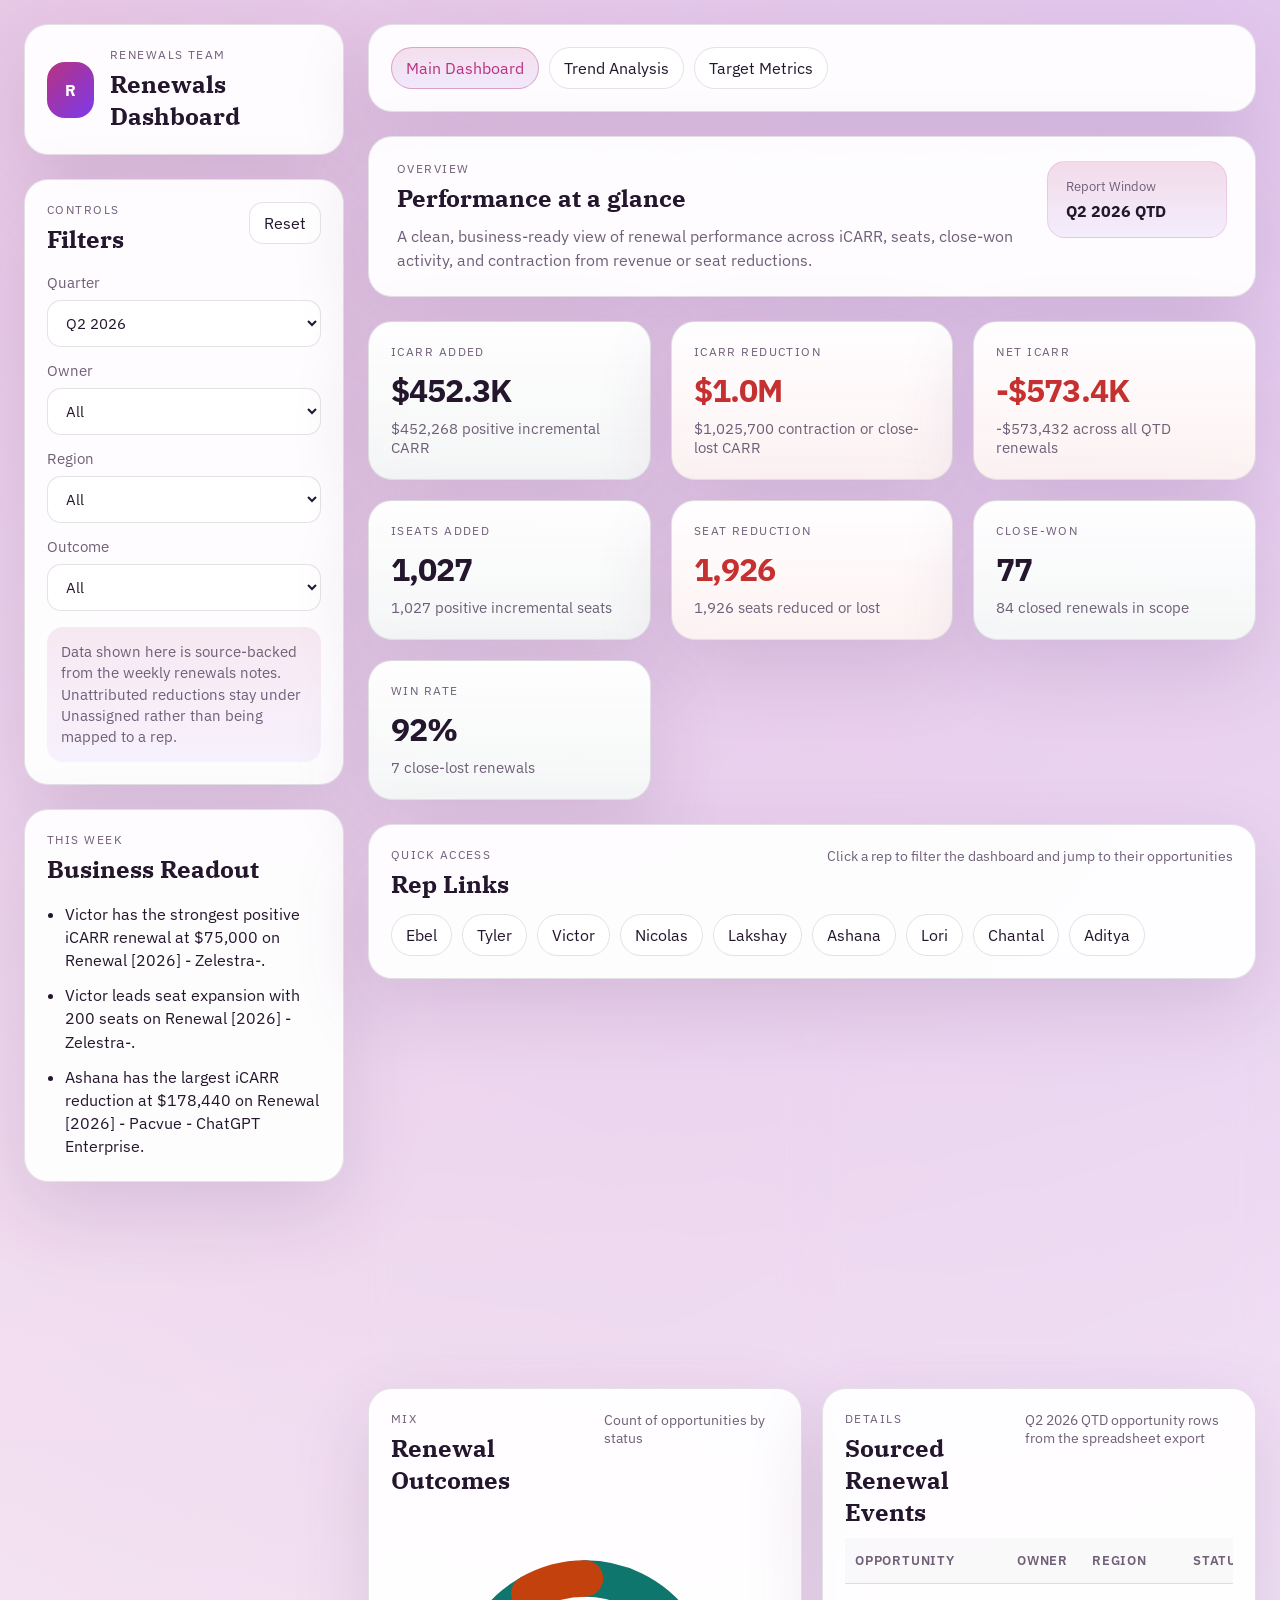
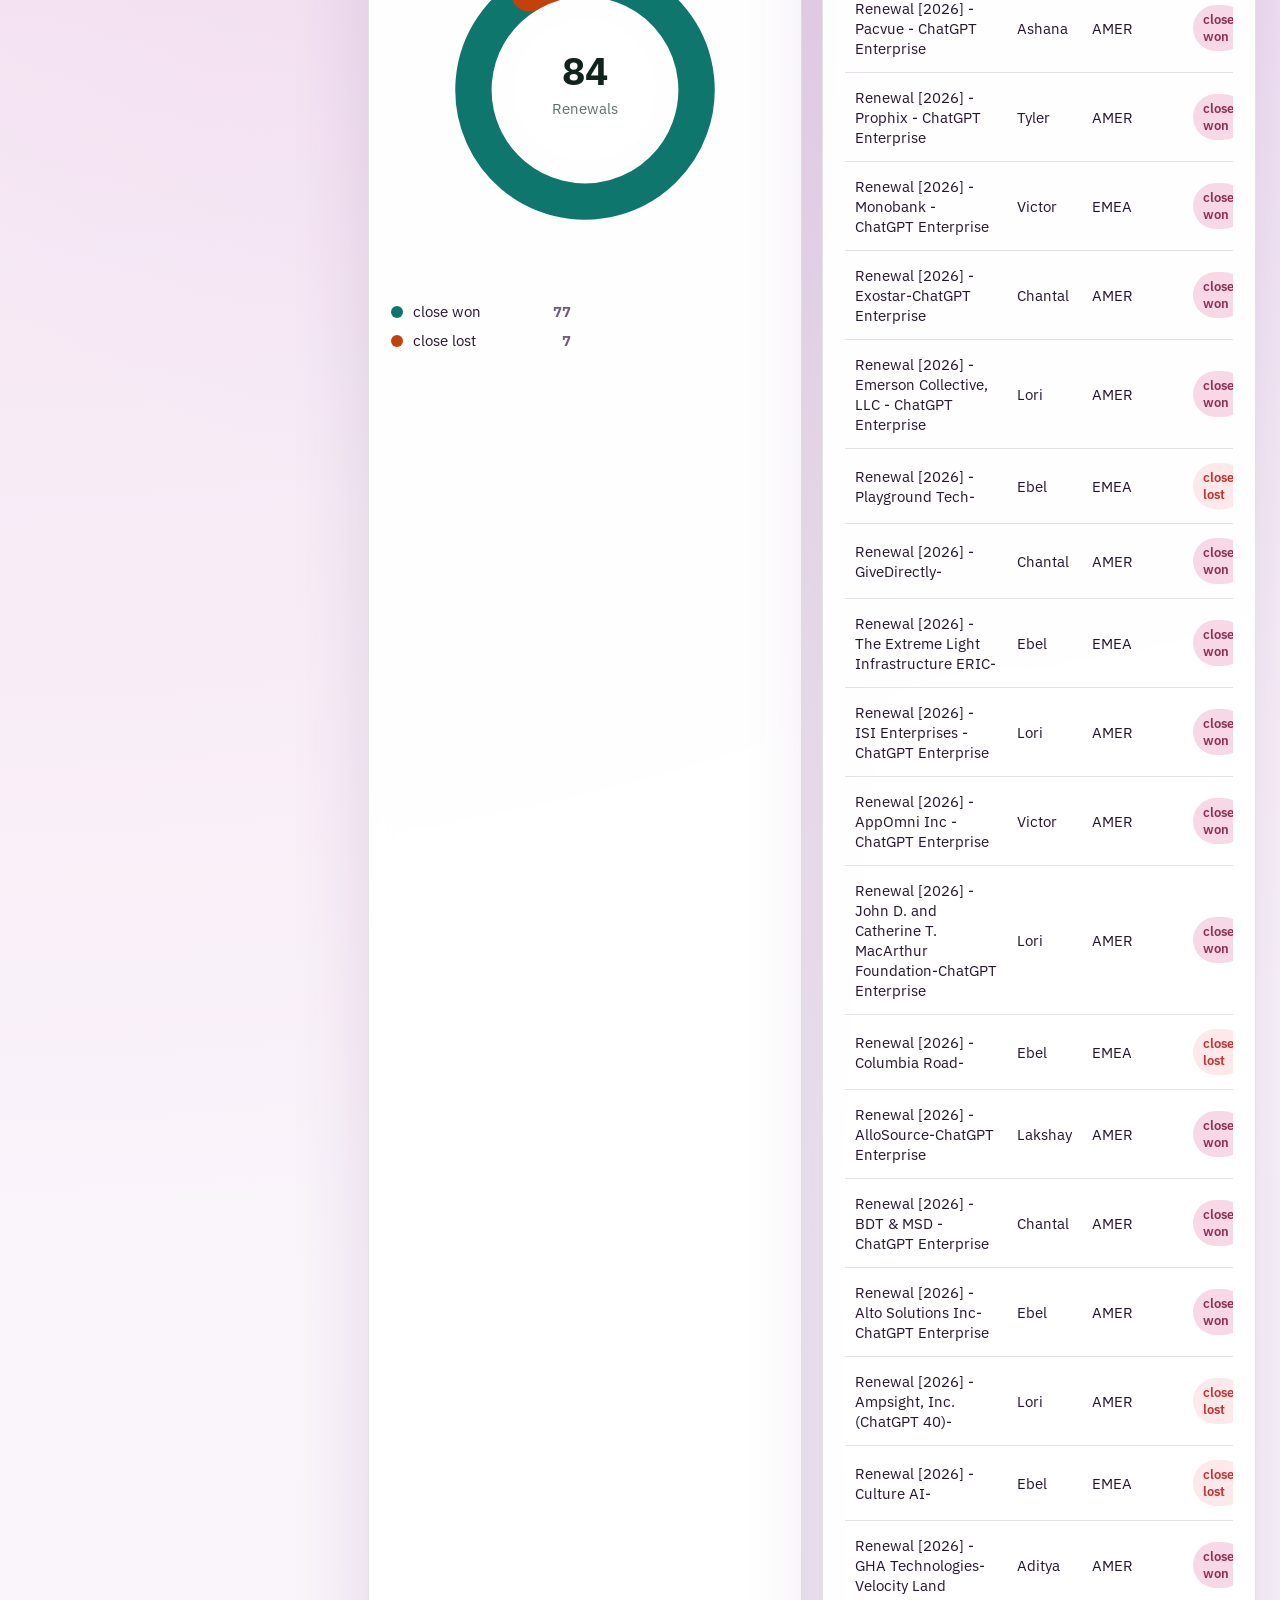
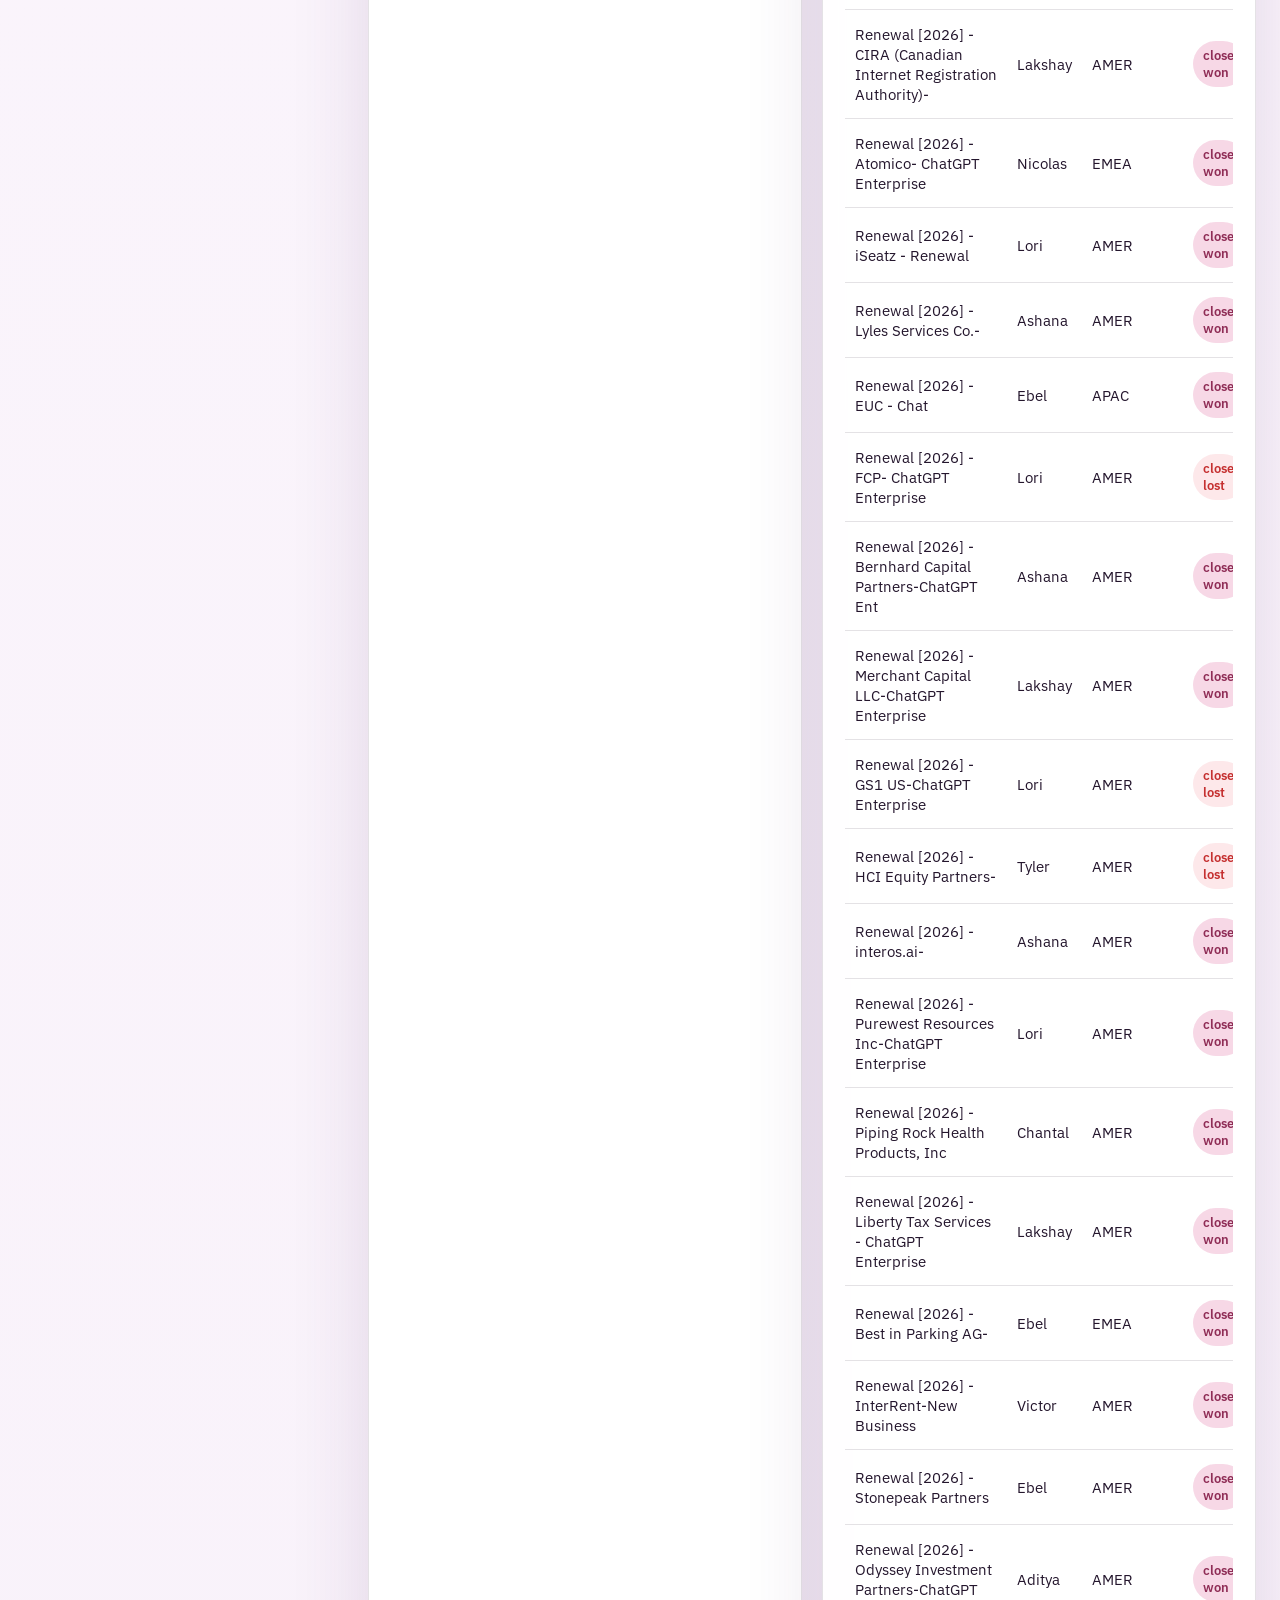
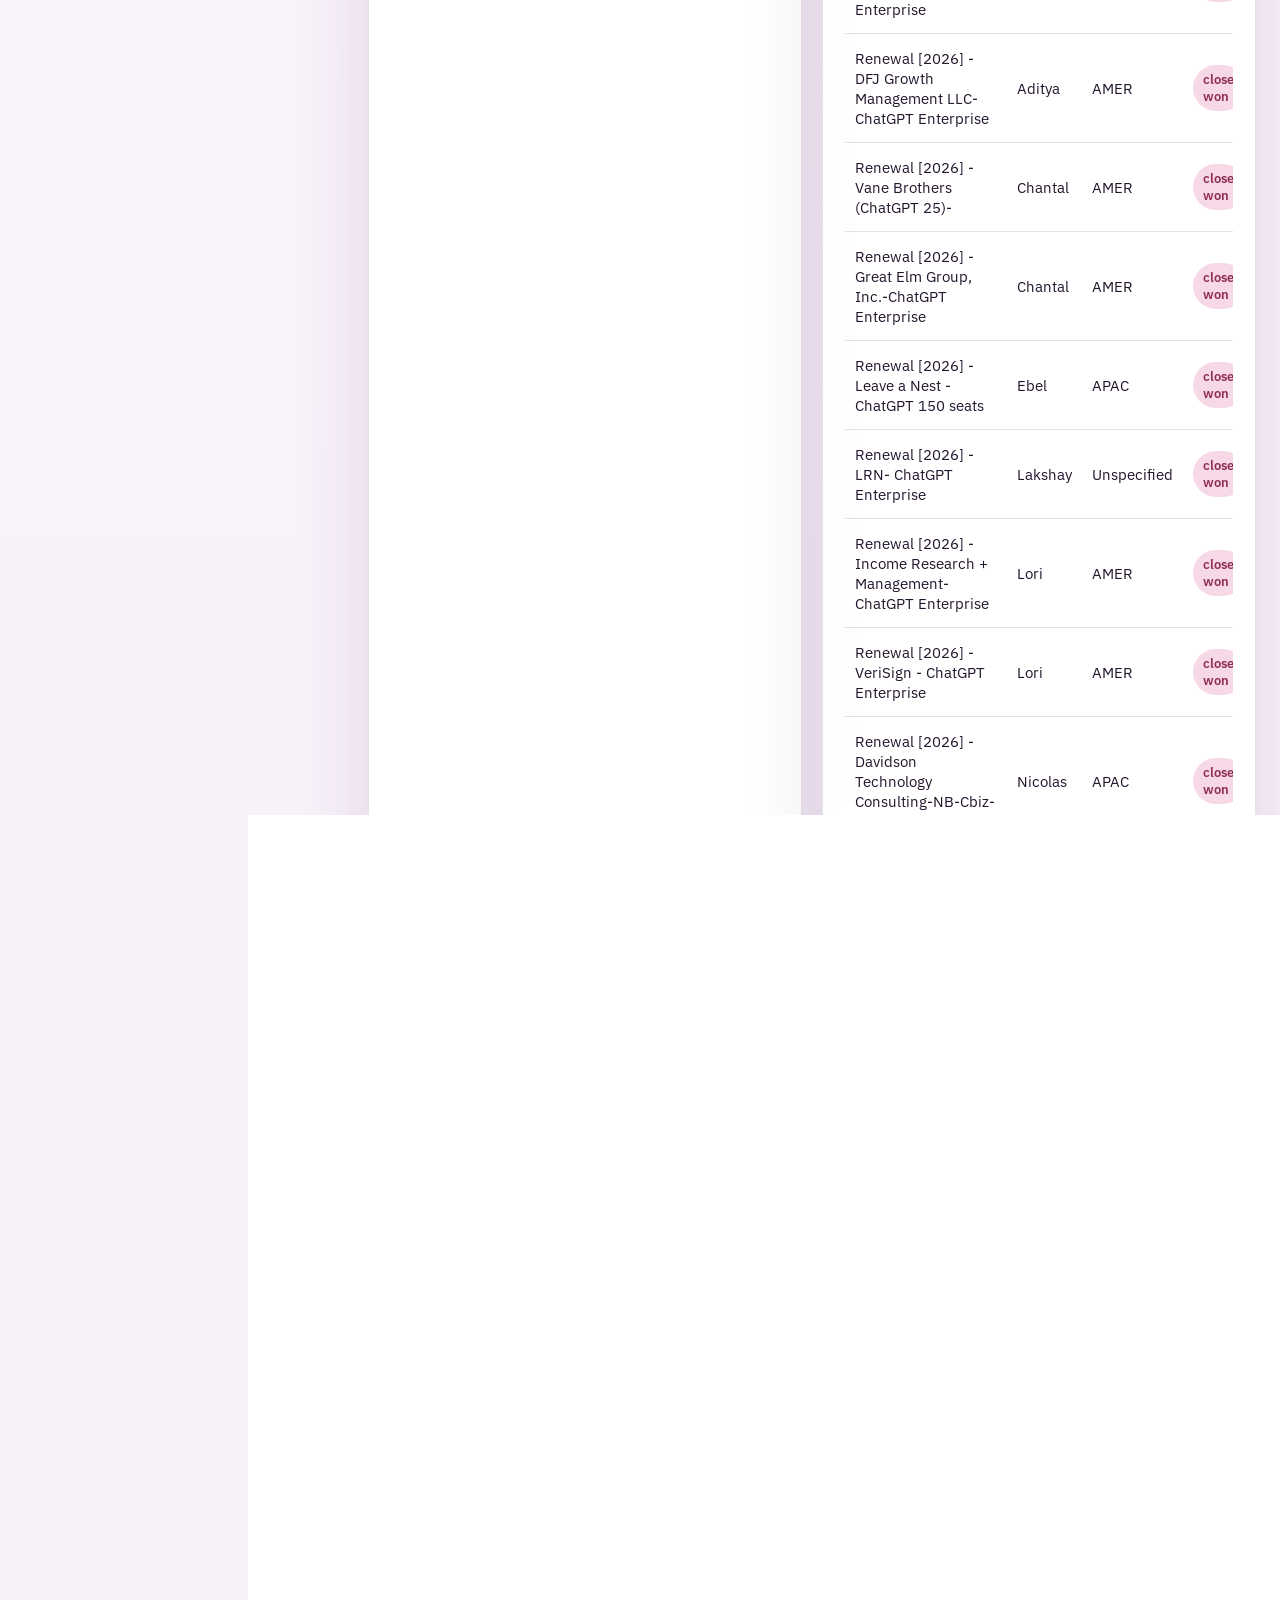
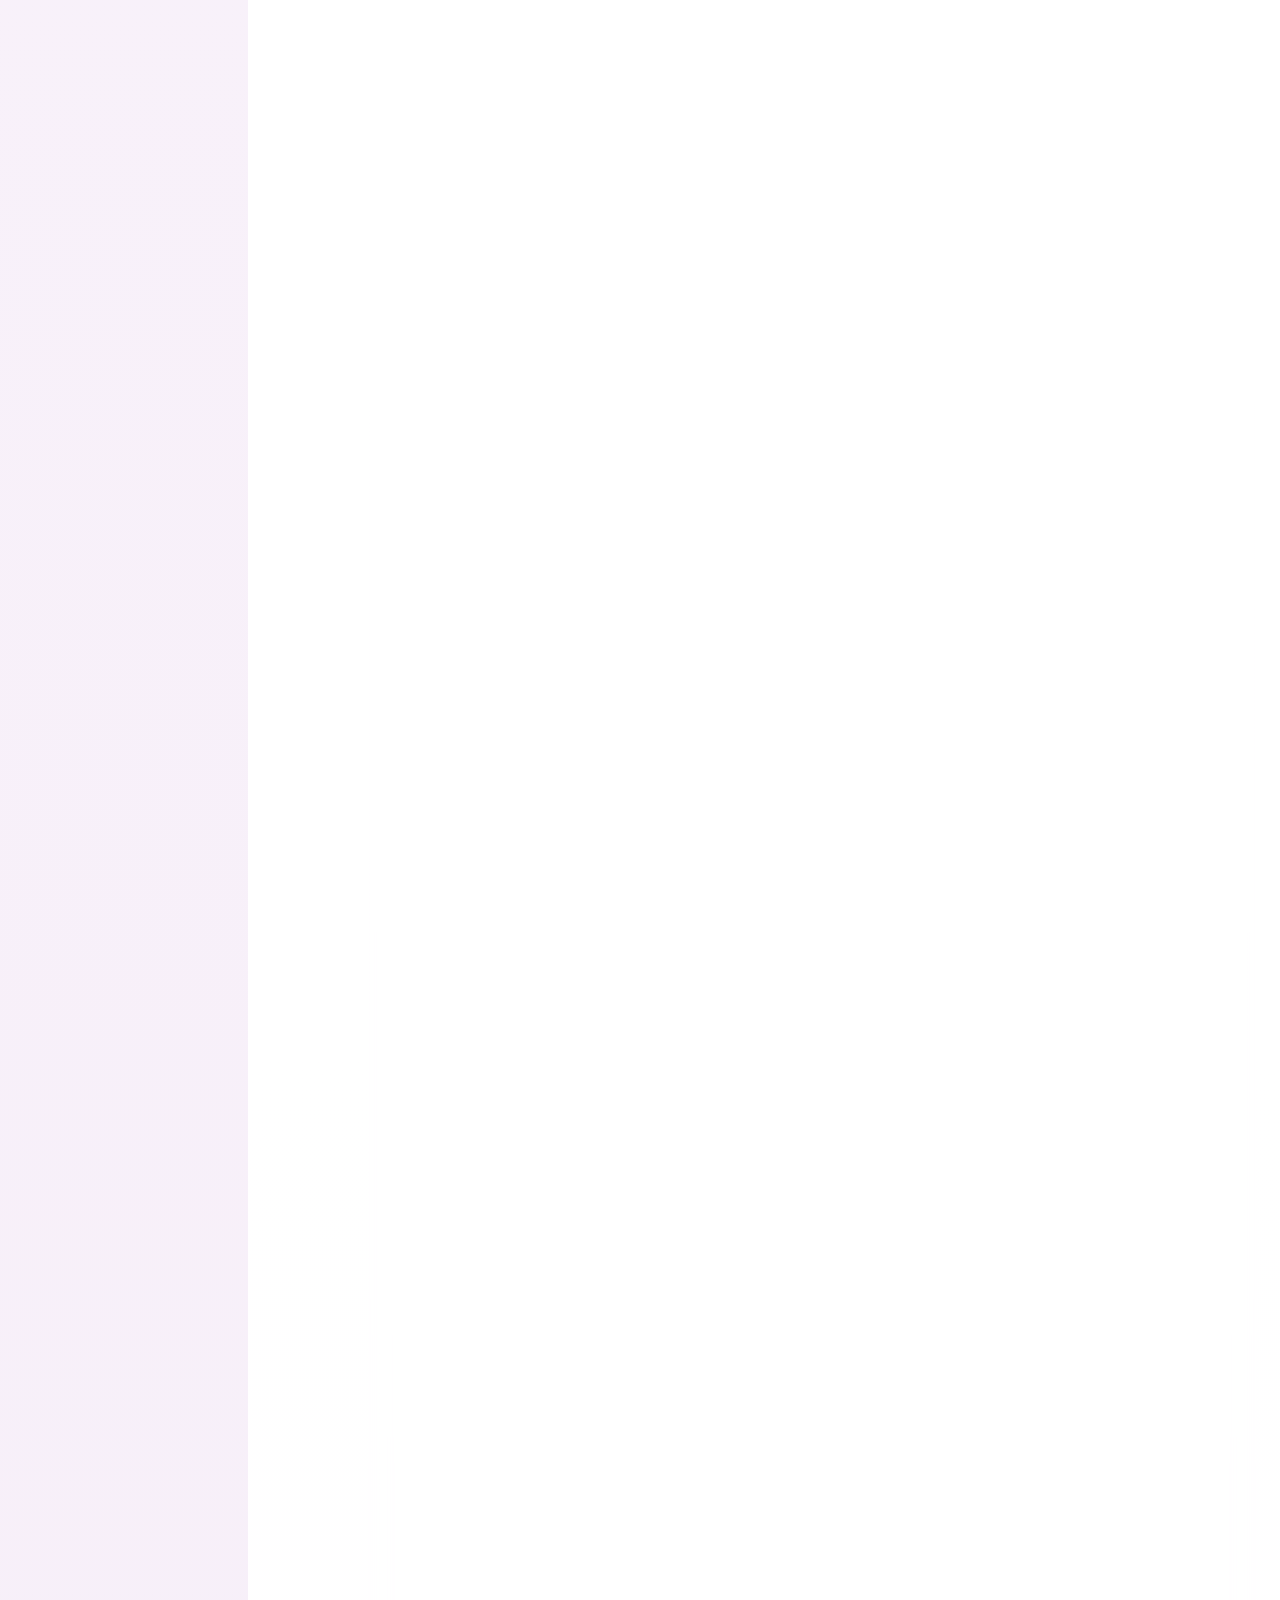
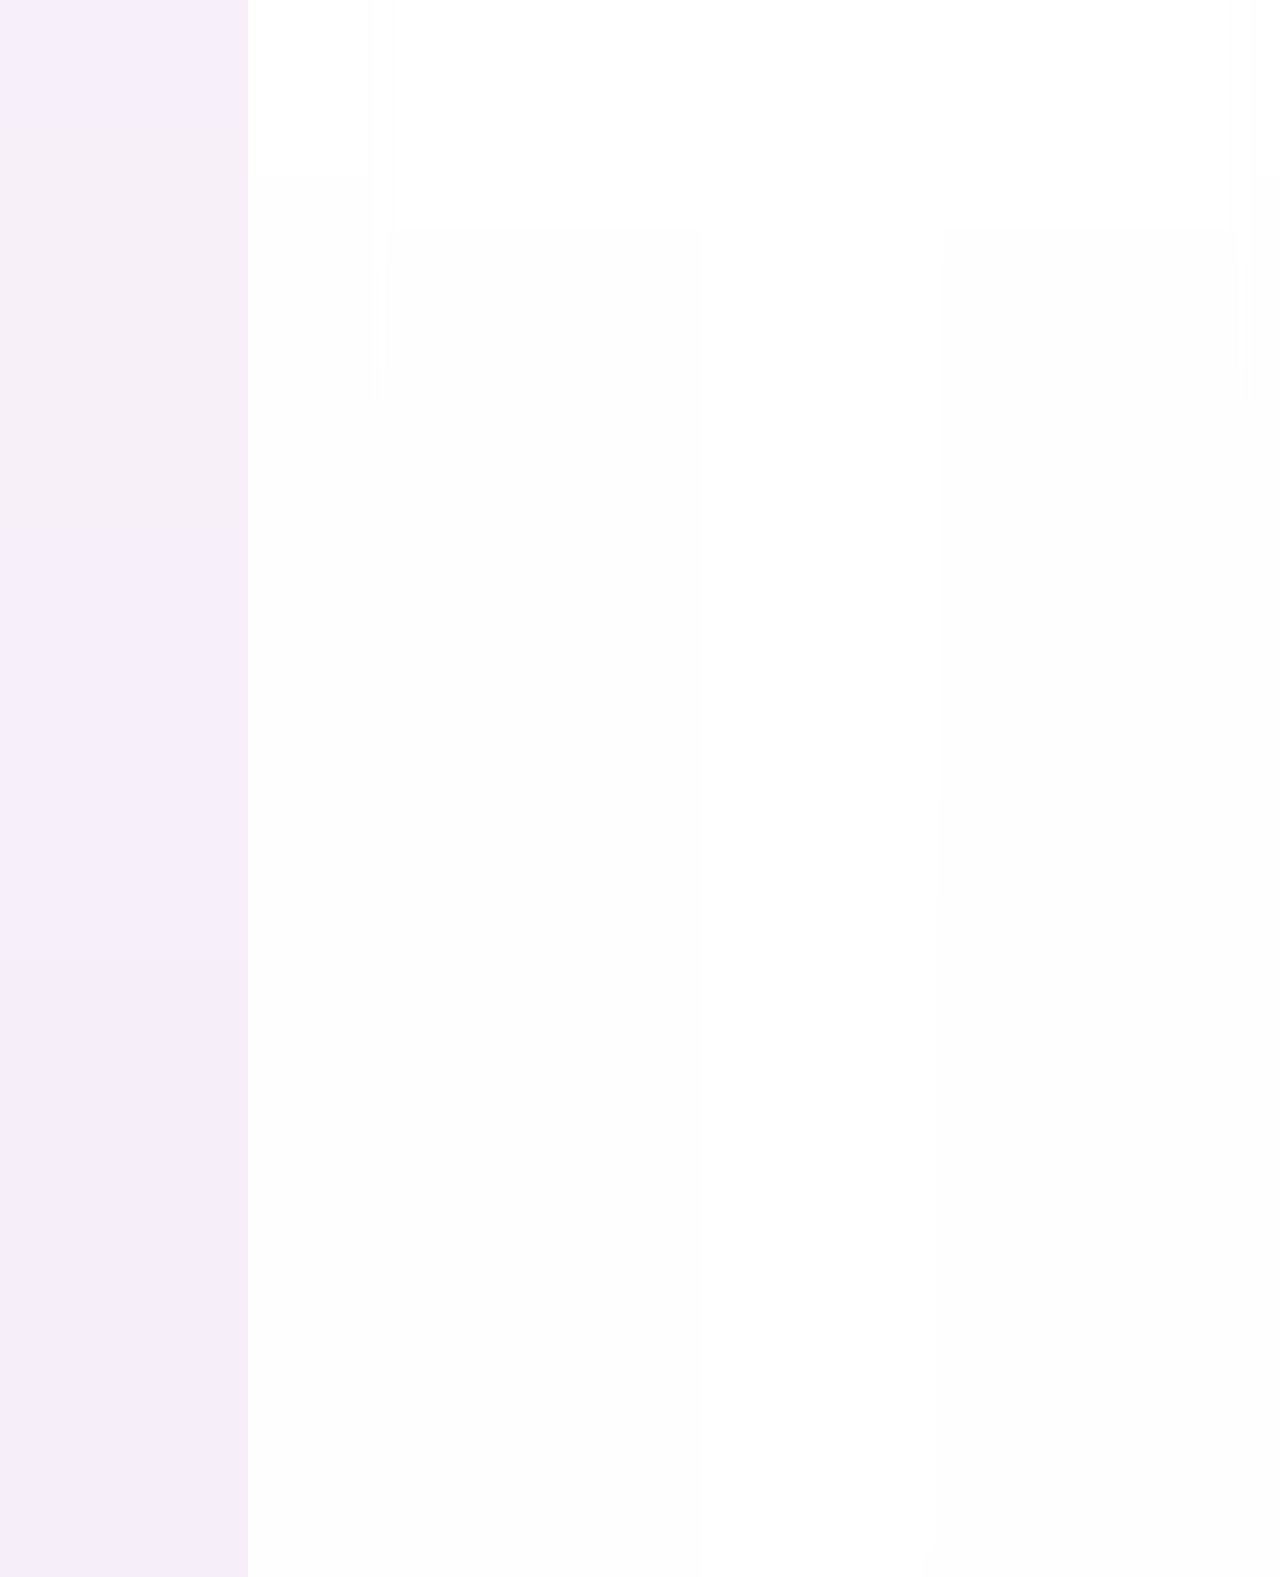
==== index.html @ 03cf94db "Initial renewals dashboard" ====
<!DOCTYPE html>
<html lang="en">
  <head>
    <meta charset="UTF-8" />
    <meta name="viewport" content="width=device-width, initial-scale=1.0" />
    <title>Renewals Dashboard</title>
    <link rel="preconnect" href="https://fonts.googleapis.com" />
    <link rel="preconnect" href="https://fonts.gstatic.com" crossorigin />
    <link
      href="https://fonts.googleapis.com/css2?family=IBM+Plex+Sans:wght@400;500;600;700&family=IBM+Plex+Serif:wght@500;600&display=swap"
      rel="stylesheet"
    />
    <link rel="stylesheet" href="./styles.css" />
  </head>
  <body>
    <div class="shell">
      <aside class="sidebar">
        <div class="brand">
          <div class="brand-mark">R</div>
          <div>
            <p class="eyebrow">Renewals Team</p>
            <h1>Renewals Dashboard</h1>
          </div>
        </div>

        <section class="panel filters-panel">
          <div class="panel-header">
            <div>
              <p class="eyebrow">Controls</p>
              <h2>Filters</h2>
            </div>
            <button id="resetFilters" class="ghost-button" type="button">Reset</button>
          </div>

          <div class="filter-grid">
            <label>
              <span>Quarter</span>
              <select id="quarterFilter"></select>
            </label>
            <label>
              <span>Owner</span>
              <select id="ownerFilter"></select>
            </label>
            <label>
              <span>Region</span>
              <select id="regionFilter"></select>
            </label>
            <label>
              <span>Outcome</span>
              <select id="statusFilter"></select>
            </label>
          </div>

          <div class="filter-note">
            Data shown here is source-backed from the weekly renewals notes. Unattributed reductions stay under Unassigned rather than being mapped to a rep.
          </div>
        </section>

        <section class="panel highlight-panel">
          <p class="eyebrow">This Week</p>
          <h2>Business Readout</h2>
          <ul class="highlight-list" id="weeklyHighlights"></ul>
        </section>
      </aside>

      <main class="content">
        <section class="panel">
          <div class="page-nav">
            <a class="page-link is-active" href="./index.html">Main Dashboard</a>
            <a class="page-link" href="./trends.html">Trend Analysis</a>
            <a class="page-link" href="./targets.html">Target Metrics</a>
          </div>
        </section>

        <section class="hero">
          <div>
            <p class="eyebrow">Overview</p>
            <h2>Performance at a glance</h2>
            <p class="hero-copy">
              A clean, business-ready view of renewal performance across iCARR, seats, close-won activity, and contraction from revenue or seat reductions.
            </p>
          </div>
          <div class="hero-badge">
            <span class="hero-badge-label">Report Window</span>
            <strong id="activeWindowLabel">Q2 2026 QTD</strong>
          </div>
        </section>

        <section class="kpi-grid" id="kpiGrid"></section>

        <section class="panel">
          <div class="panel-header">
            <div>
              <p class="eyebrow">Quick Access</p>
              <h2>Rep Links</h2>
            </div>
            <p class="chart-caption">Click a rep to filter the dashboard and jump to their opportunities</p>
          </div>
          <div class="rep-links" id="repLinks"></div>
        </section>

        <section class="chart-grid">
          <article class="panel chart-panel">
            <div class="panel-header">
              <div>
                <p class="eyebrow">Trend</p>
                <h2>Monthly iCARR</h2>
              </div>
              <p class="chart-caption">Expansion and retained value vs. revenue reduction</p>
            </div>
            <svg id="trendChart" viewBox="0 0 760 320" role="img" aria-label="Monthly iCARR trend chart"></svg>
          </article>

          <article class="panel chart-panel">
            <div class="panel-header">
              <div>
                <p class="eyebrow">Team View</p>
                <h2>Owner Performance</h2>
              </div>
              <p class="chart-caption">Net iCARR by owner, including close-lost revenue and seat reductions</p>
            </div>
            <svg id="ownerChart" viewBox="0 0 760 320" role="img" aria-label="Owner performance bar chart"></svg>
          </article>
        </section>

        <section class="bottom-grid">
          <article class="panel" id="opportunitySection">
            <div class="panel-header">
              <div>
                <p class="eyebrow">Mix</p>
                <h2>Renewal Outcomes</h2>
              </div>
              <p class="chart-caption">Count of opportunities by status</p>
            </div>
            <div class="outcome-wrap">
              <svg id="outcomeChart" viewBox="0 0 320 320" role="img" aria-label="Renewal outcome donut chart"></svg>
              <div class="legend" id="outcomeLegend"></div>
            </div>
          </article>

          <article class="panel">
            <div class="panel-header">
              <div>
                <p class="eyebrow">Details</p>
                <h2>Sourced Renewal Events</h2>
              </div>
              <p class="chart-caption">Q2 2026 QTD opportunity rows from the spreadsheet export</p>
            </div>
            <div class="table-wrap">
              <table>
                <thead>
                  <tr>
                    <th>Opportunity</th>
                    <th>Owner</th>
                    <th>Region</th>
                    <th>Status</th>
                    <th>iCARR</th>
                    <th>Seats</th>
                  </tr>
                </thead>
                <tbody id="opportunityTable"></tbody>
              </table>
            </div>
          </article>
        </section>
      </main>
    </div>

    <script src="./app.js"></script>
  </body>
</html>
---- styles.css ----
:root {
  --bg: #f6eef8;
  --panel: rgba(255, 255, 255, 0.94);
  --panel-strong: #ffffff;
  --ink: #24162d;
  --muted: #6f5f78;
  --line: rgba(36, 22, 45, 0.12);
  --accent: #b83280;
  --accent-soft: #f6d6ea;
  --accent-2: #7c3aed;
  --warn: #c26d14;
  --danger: #c53030;
  --danger-soft: #fde8ea;
  --success: #8f2d56;
  --success-soft: #f7d8e6;
  --shadow: 0 28px 80px rgba(79, 35, 96, 0.14);
}

* {
  box-sizing: border-box;
}

body {
  margin: 0;
  min-height: 100vh;
  font-family: "IBM Plex Sans", sans-serif;
  color: var(--ink);
  background:
    radial-gradient(circle at top left, rgba(184, 50, 128, 0.18), transparent 30%),
    radial-gradient(circle at top right, rgba(124, 58, 237, 0.16), transparent 24%),
    linear-gradient(180deg, #fcf7fd 0%, var(--bg) 100%);
}

.shell {
  display: grid;
  grid-template-columns: 320px minmax(0, 1fr);
  gap: 24px;
  padding: 24px;
}

.sidebar,
.content {
  display: flex;
  flex-direction: column;
  gap: 24px;
}

.brand,
.panel,
.hero {
  border: 1px solid var(--line);
  border-radius: 24px;
  background: var(--panel);
  backdrop-filter: blur(10px);
  box-shadow: var(--shadow);
}

.brand,
.panel {
  padding: 22px;
}

.brand {
  display: flex;
  gap: 16px;
  align-items: center;
}

.brand-mark {
  display: grid;
  place-items: center;
  width: 56px;
  height: 56px;
  border-radius: 18px;
  color: white;
  font-weight: 700;
  background: linear-gradient(135deg, #b83280, #7c3aed);
}

.eyebrow {
  margin: 0 0 6px;
  font-size: 0.75rem;
  letter-spacing: 0.12em;
  text-transform: uppercase;
  color: var(--muted);
}

h1,
h2,
h3,
p {
  margin: 0;
}

h1,
h2 {
  font-family: "IBM Plex Serif", serif;
}

.panel-header,
.hero {
  display: flex;
  justify-content: space-between;
  gap: 16px;
  align-items: start;
}

.filter-grid {
  display: grid;
  gap: 14px;
  margin-top: 18px;
}

label {
  display: grid;
  gap: 8px;
  font-size: 0.92rem;
  color: var(--muted);
}

select,
.ghost-button {
  border-radius: 14px;
  border: 1px solid var(--line);
  background: rgba(255, 255, 255, 0.98);
  color: var(--ink);
  font: inherit;
}

select {
  padding: 12px 14px;
  box-shadow: inset 0 1px 0 rgba(255, 255, 255, 0.8);
}

.ghost-button {
  padding: 10px 14px;
  cursor: pointer;
}

.ghost-button:hover {
  background: #f8fffd;
  border-color: rgba(184, 50, 128, 0.28);
}

.filter-note {
  margin-top: 16px;
  padding: 14px;
  border-radius: 16px;
  color: var(--muted);
  background: linear-gradient(180deg, rgba(184, 50, 128, 0.1), rgba(124, 58, 237, 0.06));
  font-size: 0.92rem;
  line-height: 1.45;
}

.highlight-list {
  margin: 18px 0 0;
  padding-left: 18px;
  display: grid;
  gap: 12px;
  color: var(--ink);
  line-height: 1.45;
}

.hero {
  padding: 24px 28px;
  min-height: 142px;
}

.hero-copy {
  margin-top: 10px;
  max-width: 680px;
  color: var(--muted);
  line-height: 1.5;
}

.hero-badge {
  min-width: 180px;
  padding: 16px 18px;
  border-radius: 18px;
  background: linear-gradient(180deg, rgba(184, 50, 128, 0.16), rgba(124, 58, 237, 0.08));
  border: 1px solid rgba(184, 50, 128, 0.14);
}

.hero-badge-label {
  display: block;
  margin-bottom: 6px;
  color: var(--muted);
  font-size: 0.8rem;
}

.kpi-grid,
.chart-grid,
.bottom-grid {
  display: grid;
  gap: 20px;
}

.kpi-grid {
  grid-template-columns: repeat(3, minmax(0, 1fr));
}

.chart-grid,
.bottom-grid {
  grid-template-columns: repeat(2, minmax(0, 1fr));
}

.kpi-card {
  padding: 22px;
  background:
    linear-gradient(180deg, rgba(255, 255, 255, 0.98), rgba(245, 249, 247, 0.92));
}

.kpi-value {
  margin-top: 10px;
  font-size: 2rem;
  font-weight: 700;
  letter-spacing: -0.03em;
}

.kpi-card.is-negative .kpi-value {
  color: var(--danger);
}

.kpi-card.is-negative {
  background: linear-gradient(180deg, rgba(255, 255, 255, 0.98), rgba(253, 243, 242, 0.96));
}

.kpi-subtext {
  margin-top: 8px;
  color: var(--muted);
  font-size: 0.92rem;
}

.chart-panel svg {
  width: 100%;
  height: auto;
  margin-top: 12px;
}

#seatTrendChart,
#closeLostReasonChart {
  width: 100%;
  height: auto;
  margin-top: 12px;
}

.chart-caption {
  color: var(--muted);
  font-size: 0.88rem;
}

.page-nav {
  display: flex;
  gap: 10px;
  flex-wrap: wrap;
}

.page-link {
  display: inline-flex;
  align-items: center;
  border: 1px solid var(--line);
  border-radius: 999px;
  padding: 10px 14px;
  text-decoration: none;
  color: var(--ink);
  background: rgba(255, 255, 255, 0.98);
  transition: background 120ms ease, border-color 120ms ease, transform 120ms ease;
}

.page-link:hover {
  background: #fff;
  border-color: rgba(184, 50, 128, 0.28);
  transform: translateY(-1px);
}

.page-link.is-active {
  background: linear-gradient(180deg, rgba(184, 50, 128, 0.14), rgba(124, 58, 237, 0.1));
  border-color: rgba(184, 50, 128, 0.38);
  color: var(--accent);
}

.rep-links {
  display: flex;
  flex-wrap: wrap;
  gap: 10px;
  margin-top: 14px;
}

.target-grid {
  display: grid;
  gap: 14px;
  margin-top: 14px;
}

.target-card {
  border: 1px solid var(--line);
  border-radius: 20px;
  background: rgba(255, 255, 255, 0.82);
  padding: 16px 18px;
}

.target-card-header {
  display: flex;
  justify-content: space-between;
  gap: 12px;
  align-items: baseline;
}

.target-card-name {
  font-weight: 700;
  color: var(--ink);
}

.target-card-summary {
  color: var(--muted);
  font-size: 0.88rem;
}

.target-metrics {
  display: grid;
  gap: 10px;
  margin-top: 12px;
}

.target-row {
  display: grid;
  gap: 6px;
}

.target-row-top {
  display: flex;
  justify-content: space-between;
  gap: 12px;
  align-items: center;
  font-size: 0.9rem;
}

.target-label {
  color: var(--ink);
  font-weight: 600;
}

.target-value {
  color: var(--muted);
}

.target-bar {
  height: 10px;
  border-radius: 999px;
  background: rgba(124, 58, 237, 0.08);
  overflow: hidden;
}

.target-bar-fill {
  height: 100%;
  border-radius: 999px;
  background: linear-gradient(90deg, #b83280, #7c3aed);
}

.target-gap {
  font-size: 0.84rem;
  color: var(--muted);
}

.rep-link {
  border: 1px solid var(--line);
  background: rgba(255, 255, 255, 0.98);
  color: var(--ink);
  border-radius: 999px;
  padding: 10px 14px;
  font: inherit;
  cursor: pointer;
  transition: background 120ms ease, border-color 120ms ease, transform 120ms ease;
}

.rep-link:hover {
  background: #fbfffe;
  border-color: rgba(184, 50, 128, 0.28);
  transform: translateY(-1px);
}

.rep-link.is-active {
  background: linear-gradient(180deg, rgba(184, 50, 128, 0.14), rgba(124, 58, 237, 0.1));
  border-color: rgba(184, 50, 128, 0.38);
  color: var(--accent);
}

.trend-list,
.reason-list {
  display: grid;
  gap: 12px;
  margin-top: 16px;
}

.trend-card,
.reason-row {
  border: 1px solid var(--line);
  border-radius: 18px;
  background: rgba(255, 255, 255, 0.78);
  padding: 14px 16px;
}

.trend-card-title,
.reason-title {
  font-size: 0.98rem;
  font-weight: 600;
  color: var(--ink);
}

.trend-card-meta,
.trend-card-copy,
.reason-meta {
  margin-top: 6px;
  color: var(--muted);
  font-size: 0.9rem;
  line-height: 1.45;
}

.reason-bar {
  margin-top: 10px;
  height: 10px;
  border-radius: 999px;
  background: rgba(124, 58, 237, 0.08);
  overflow: hidden;
}

.reason-bar-fill {
  height: 100%;
  border-radius: 999px;
  background: linear-gradient(90deg, #b83280, #7c3aed);
}

.outcome-wrap {
  display: flex;
  gap: 18px;
  align-items: center;
  flex-wrap: wrap;
}

.legend {
  display: grid;
  gap: 10px;
  min-width: 180px;
}

.legend-row {
  display: flex;
  justify-content: space-between;
  gap: 16px;
  align-items: center;
  color: var(--muted);
  font-size: 0.94rem;
}

.legend-label {
  display: inline-flex;
  align-items: center;
  gap: 10px;
  color: var(--ink);
}

.legend-swatch {
  width: 12px;
  height: 12px;
  border-radius: 999px;
}

.table-wrap {
  overflow: auto;
}

table {
  width: 100%;
  border-collapse: collapse;
  margin-top: 10px;
  font-size: 0.95rem;
}

th,
td {
  padding: 14px 10px;
  border-bottom: 1px solid var(--line);
  text-align: left;
}

th {
  color: var(--muted);
  font-weight: 600;
  font-size: 0.82rem;
  text-transform: uppercase;
  letter-spacing: 0.06em;
  background: rgba(16, 33, 29, 0.02);
}

tbody tr:hover {
  background: rgba(184, 50, 128, 0.05);
}

.status-pill {
  display: inline-flex;
  align-items: center;
  padding: 6px 10px;
  border-radius: 999px;
  font-size: 0.82rem;
  font-weight: 600;
}

.status-pill.close-won {
  color: var(--success);
  background: var(--success-soft);
}

.status-pill.close-lost {
  color: var(--danger);
  background: var(--danger-soft);
}

.status-pill.contraction {
  color: #9a3412;
  background: rgba(234, 88, 12, 0.14);
}

.status-pill.in-progress {
  color: var(--warn);
  background: rgba(180, 83, 9, 0.14);
}

.empty-state {
  padding: 22px 0;
  color: var(--muted);
}

@media (max-width: 1180px) {
  .shell {
    grid-template-columns: 1fr;
  }

  .sidebar {
    order: 2;
  }

  .content {
    order: 1;
  }

  .kpi-grid {
    grid-template-columns: repeat(2, minmax(0, 1fr));
  }
}

@media (max-width: 760px) {
  .shell {
    padding: 16px;
    gap: 16px;
  }

  .hero,
  .panel-header {
    flex-direction: column;
  }

  .kpi-grid,
  .chart-grid,
  .bottom-grid {
    grid-template-columns: 1fr;
  }
}
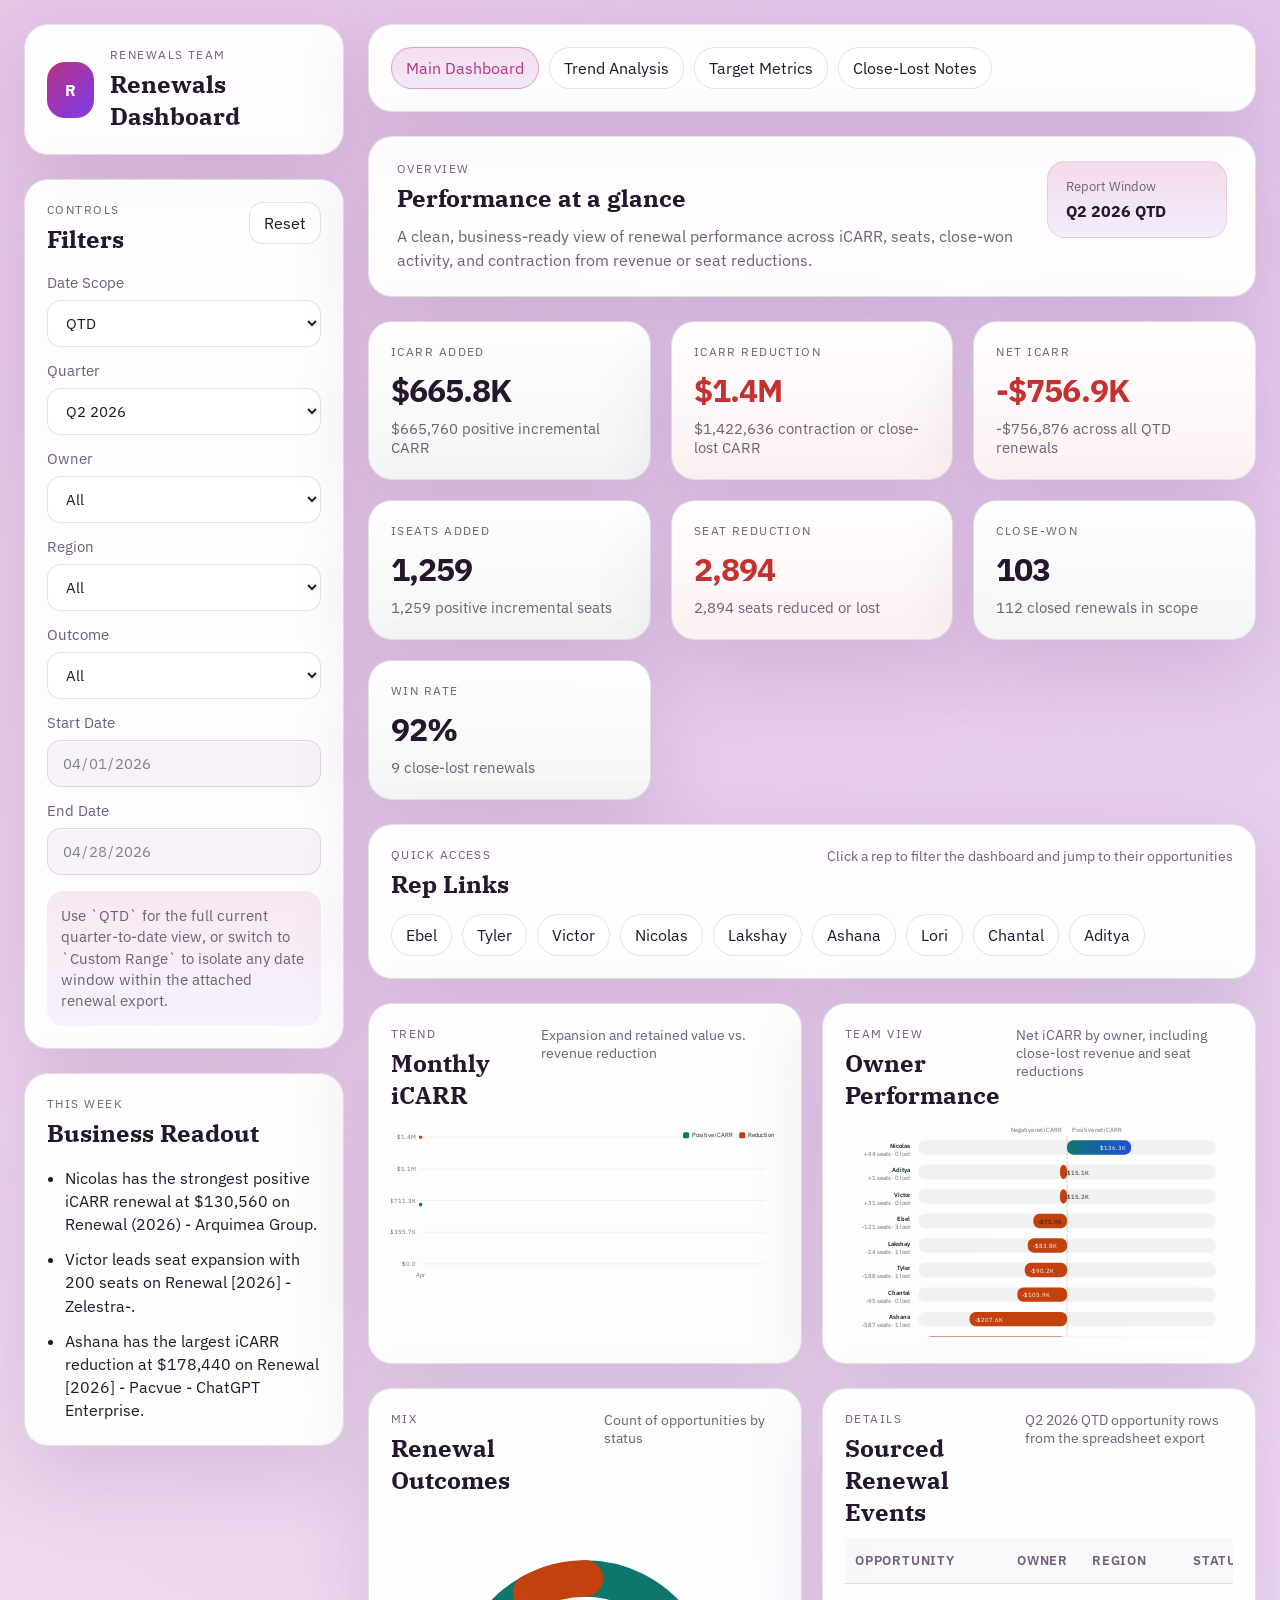
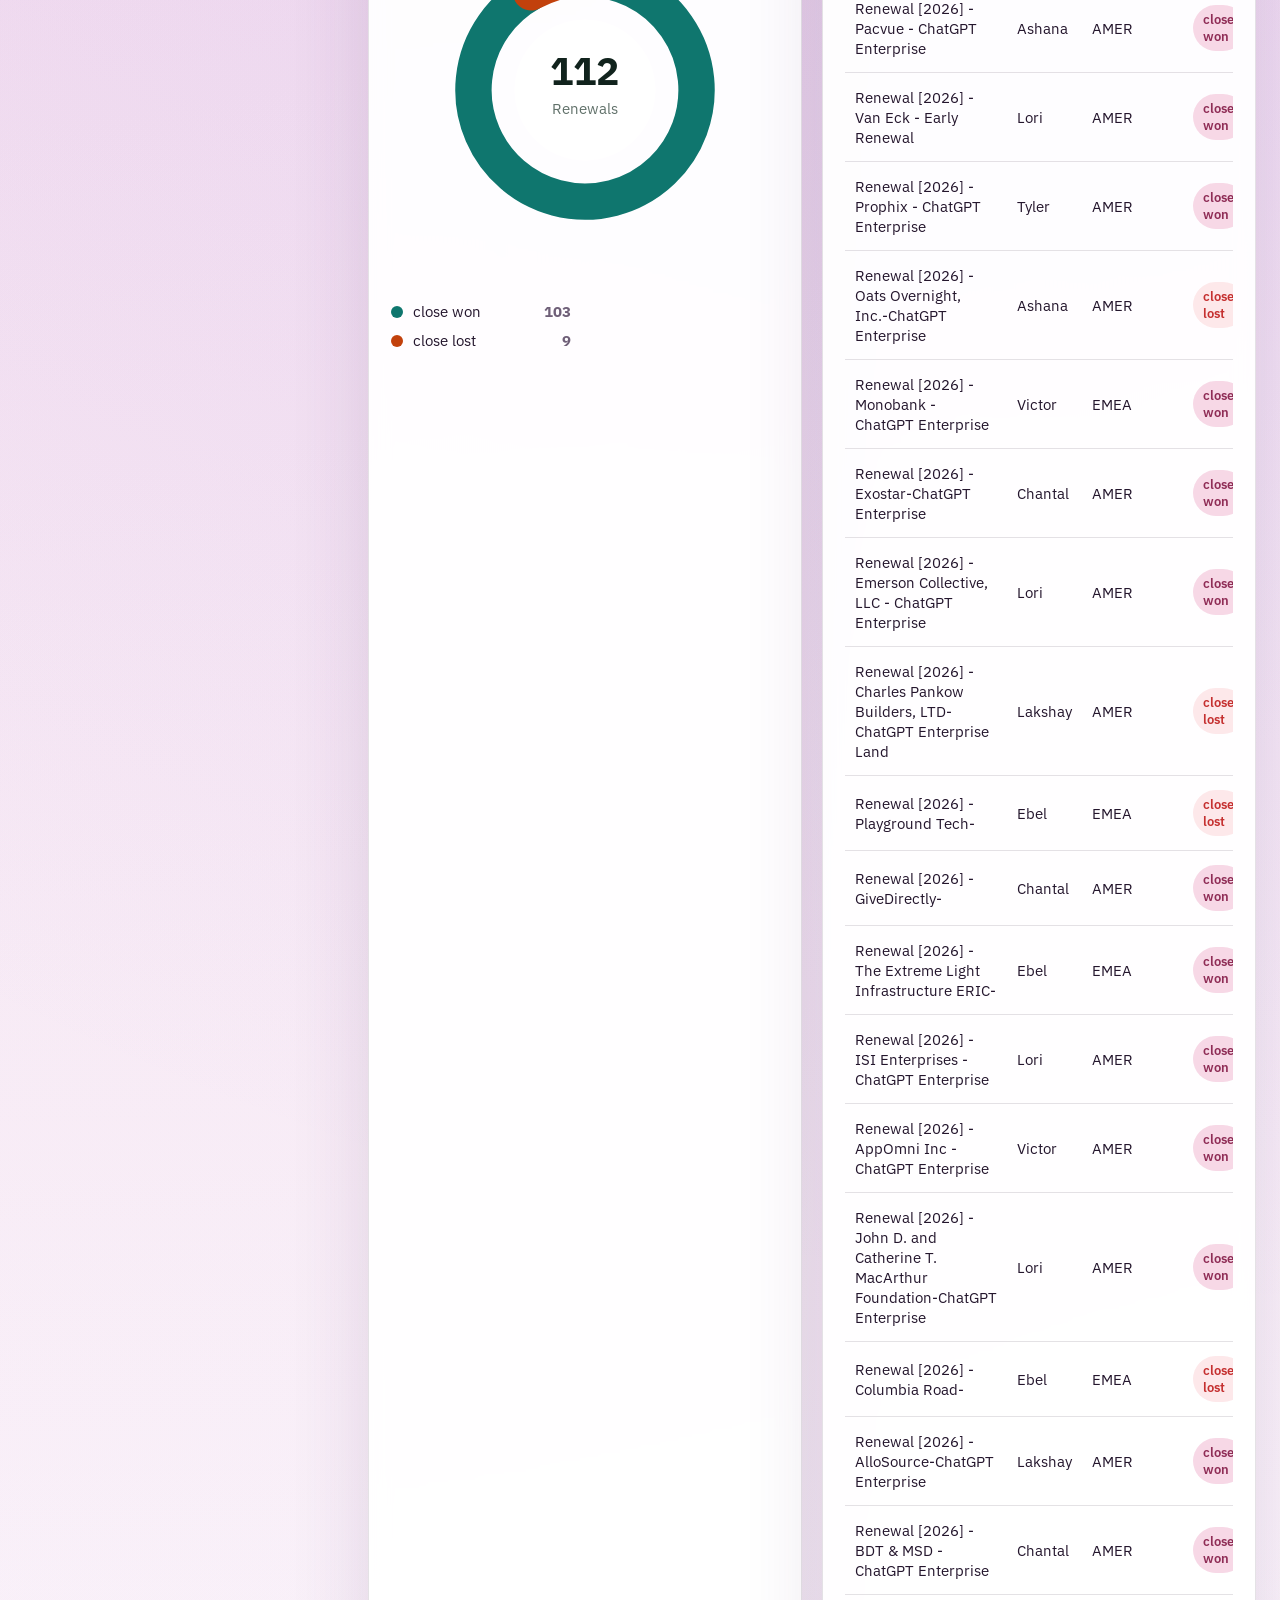
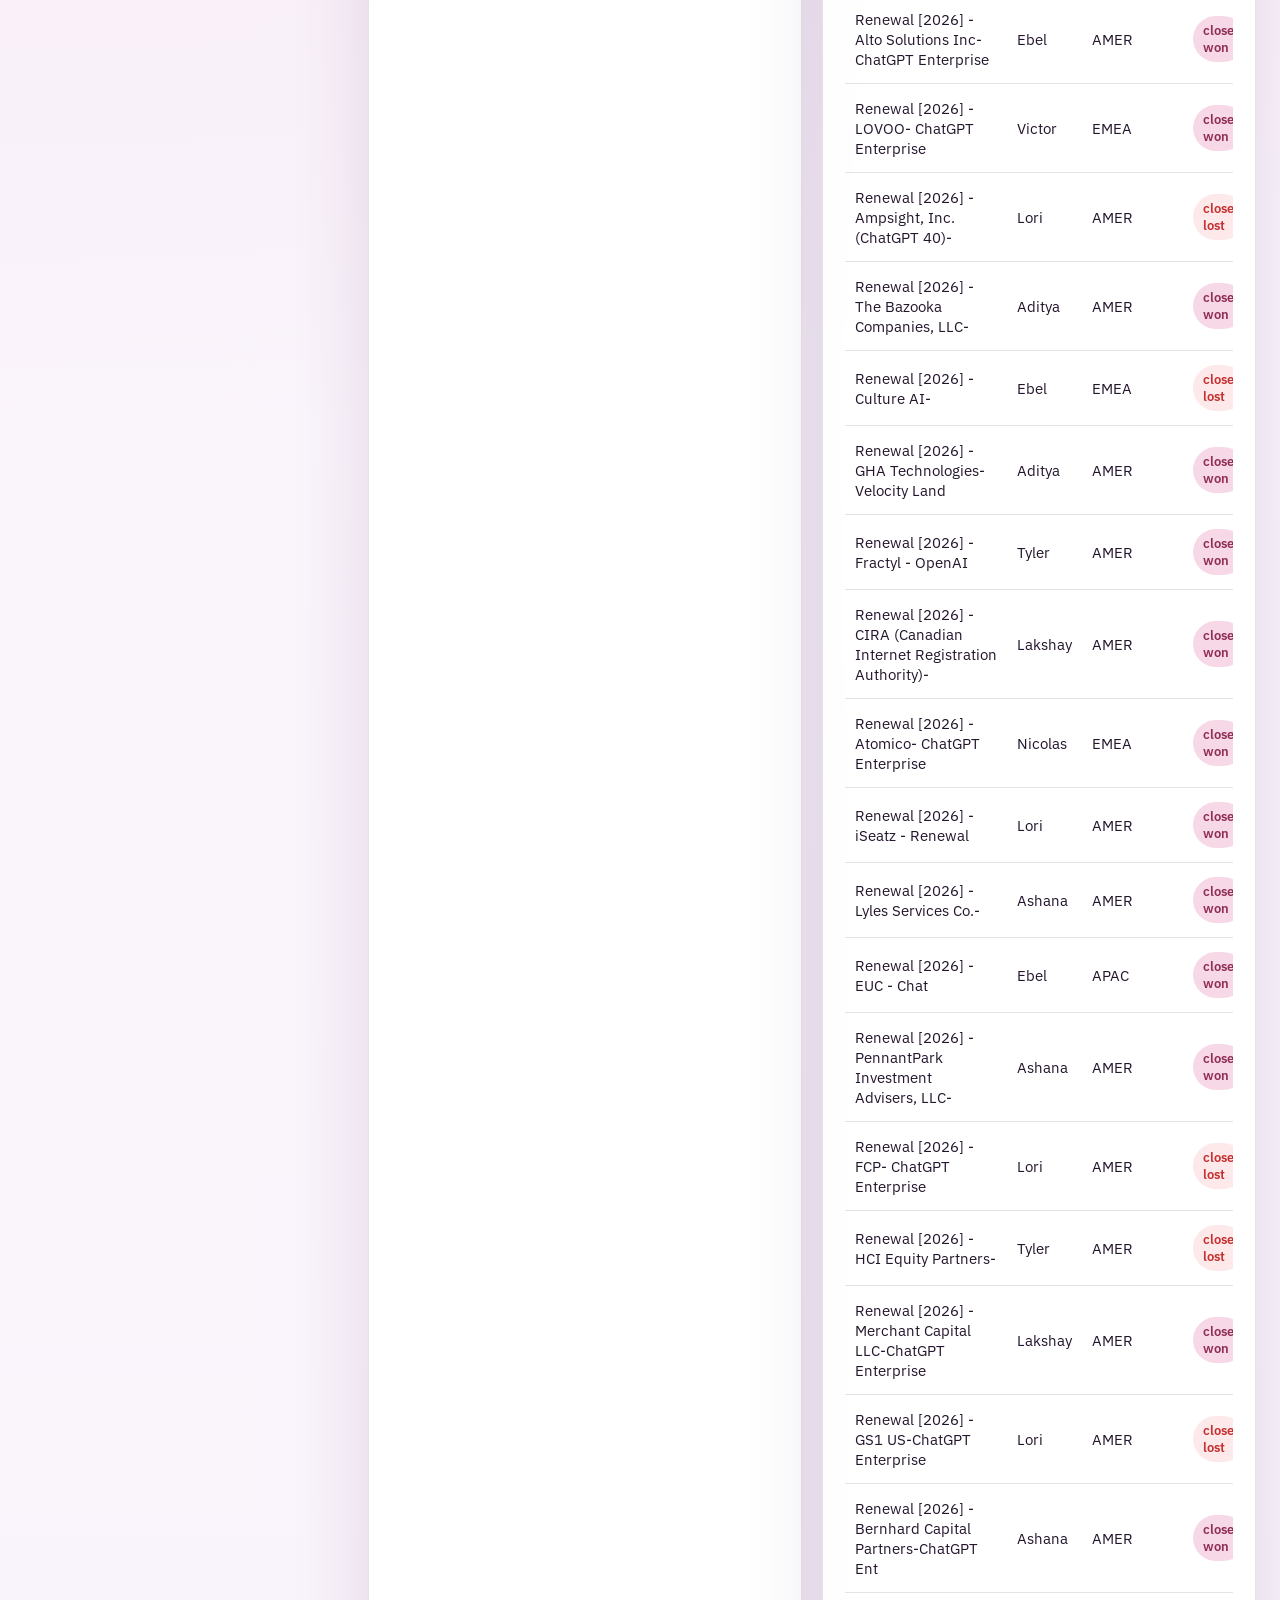
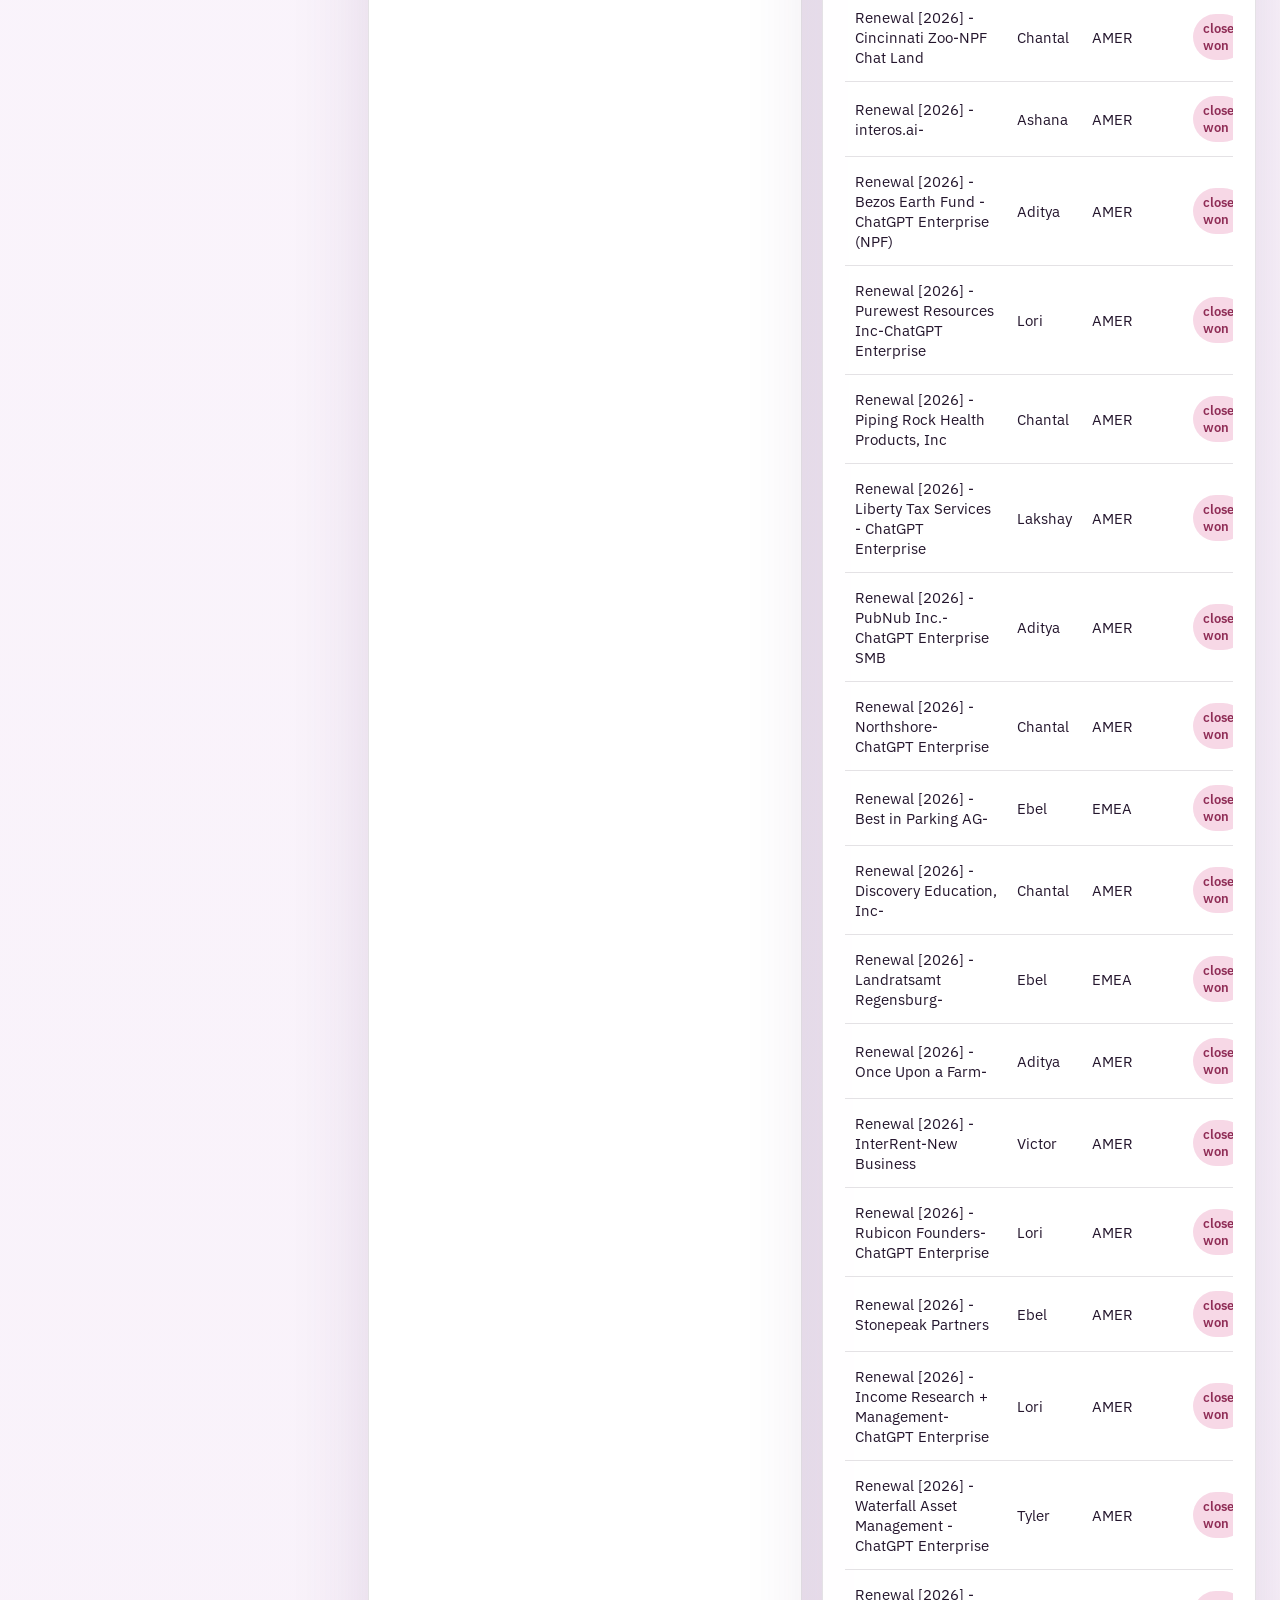
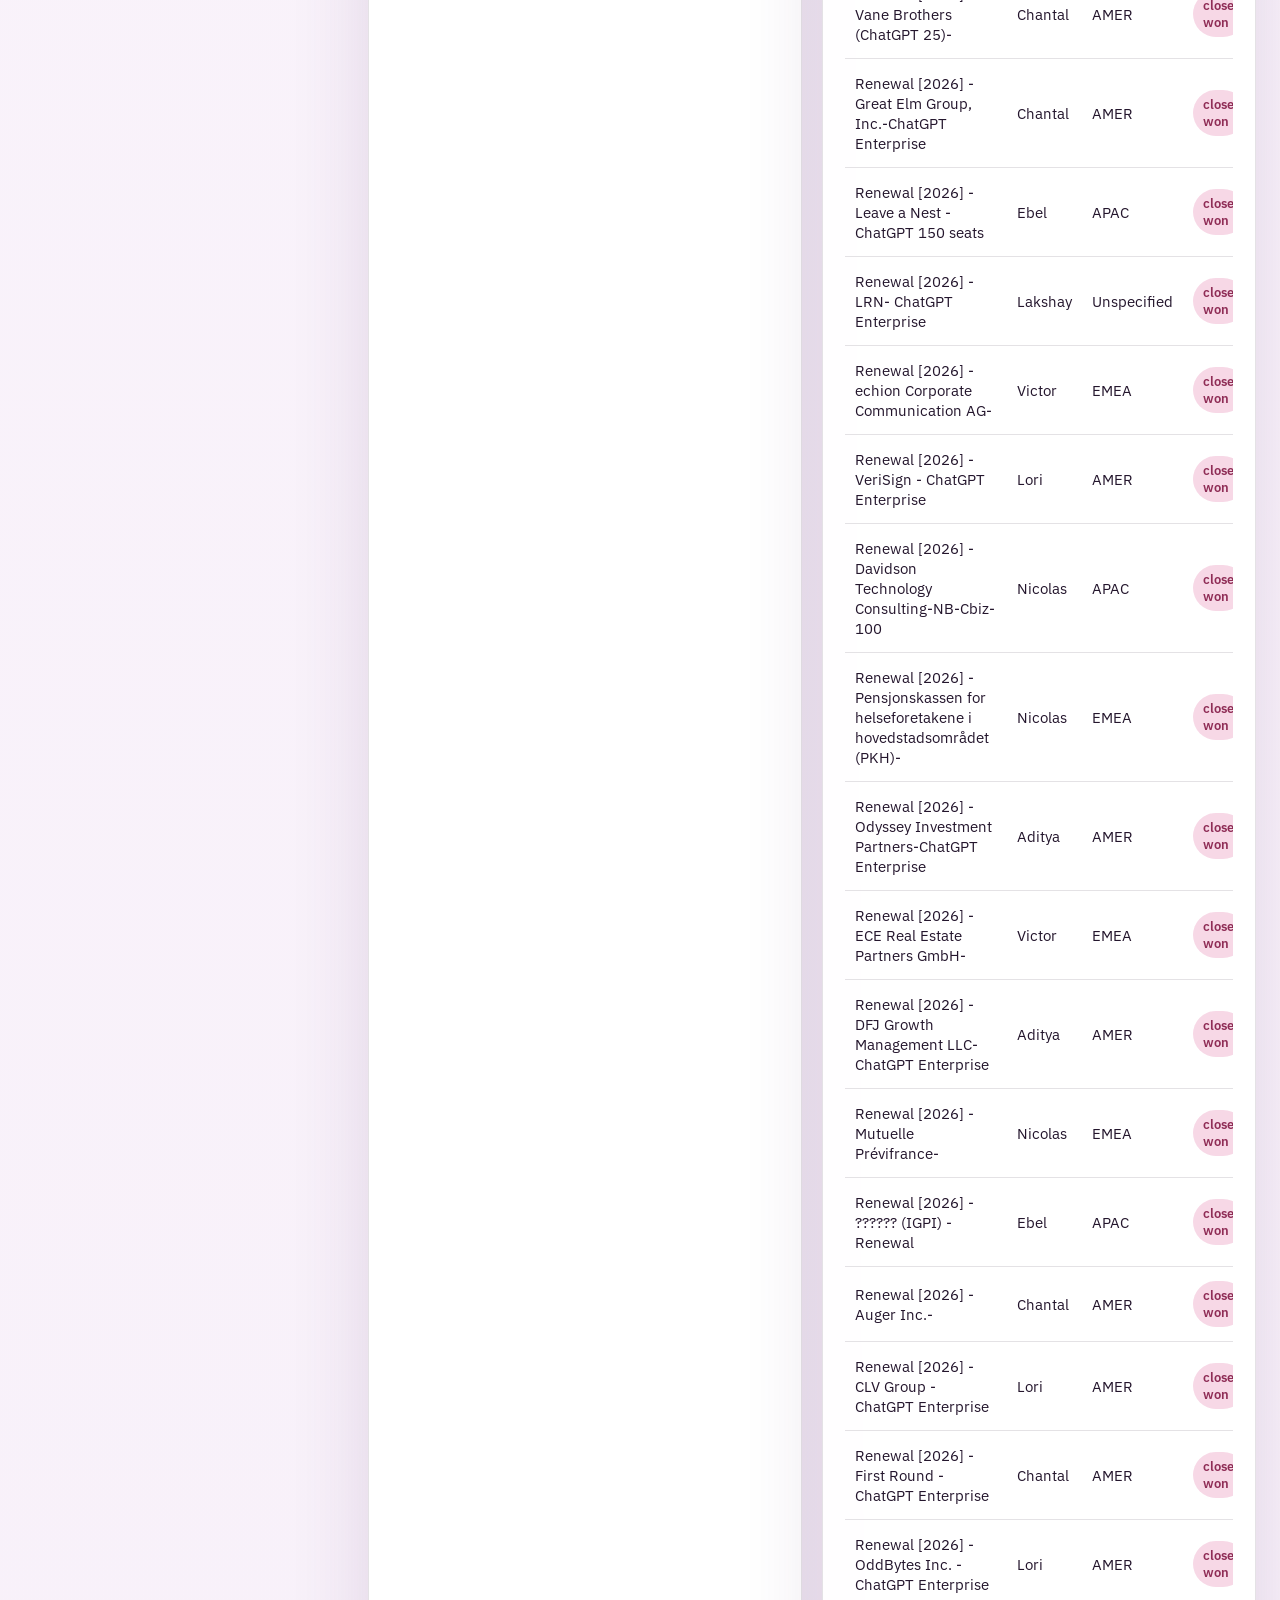
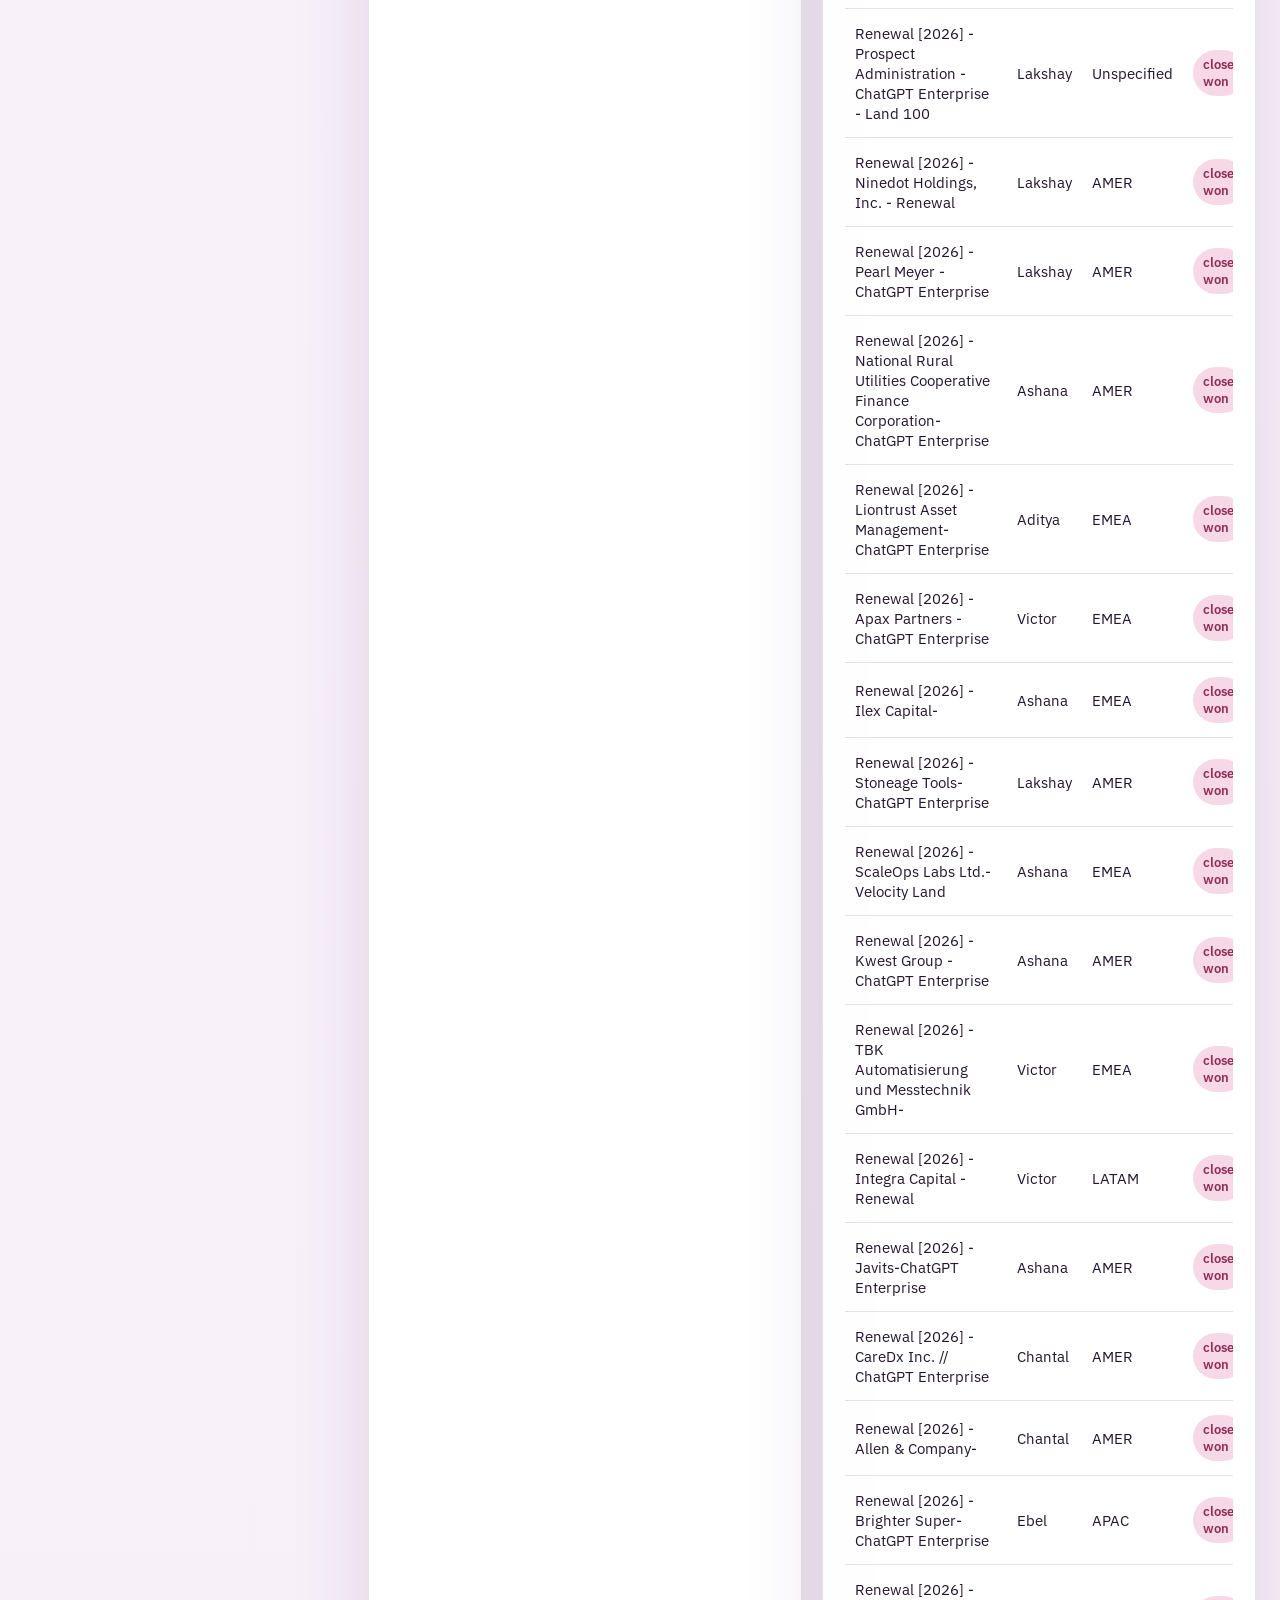
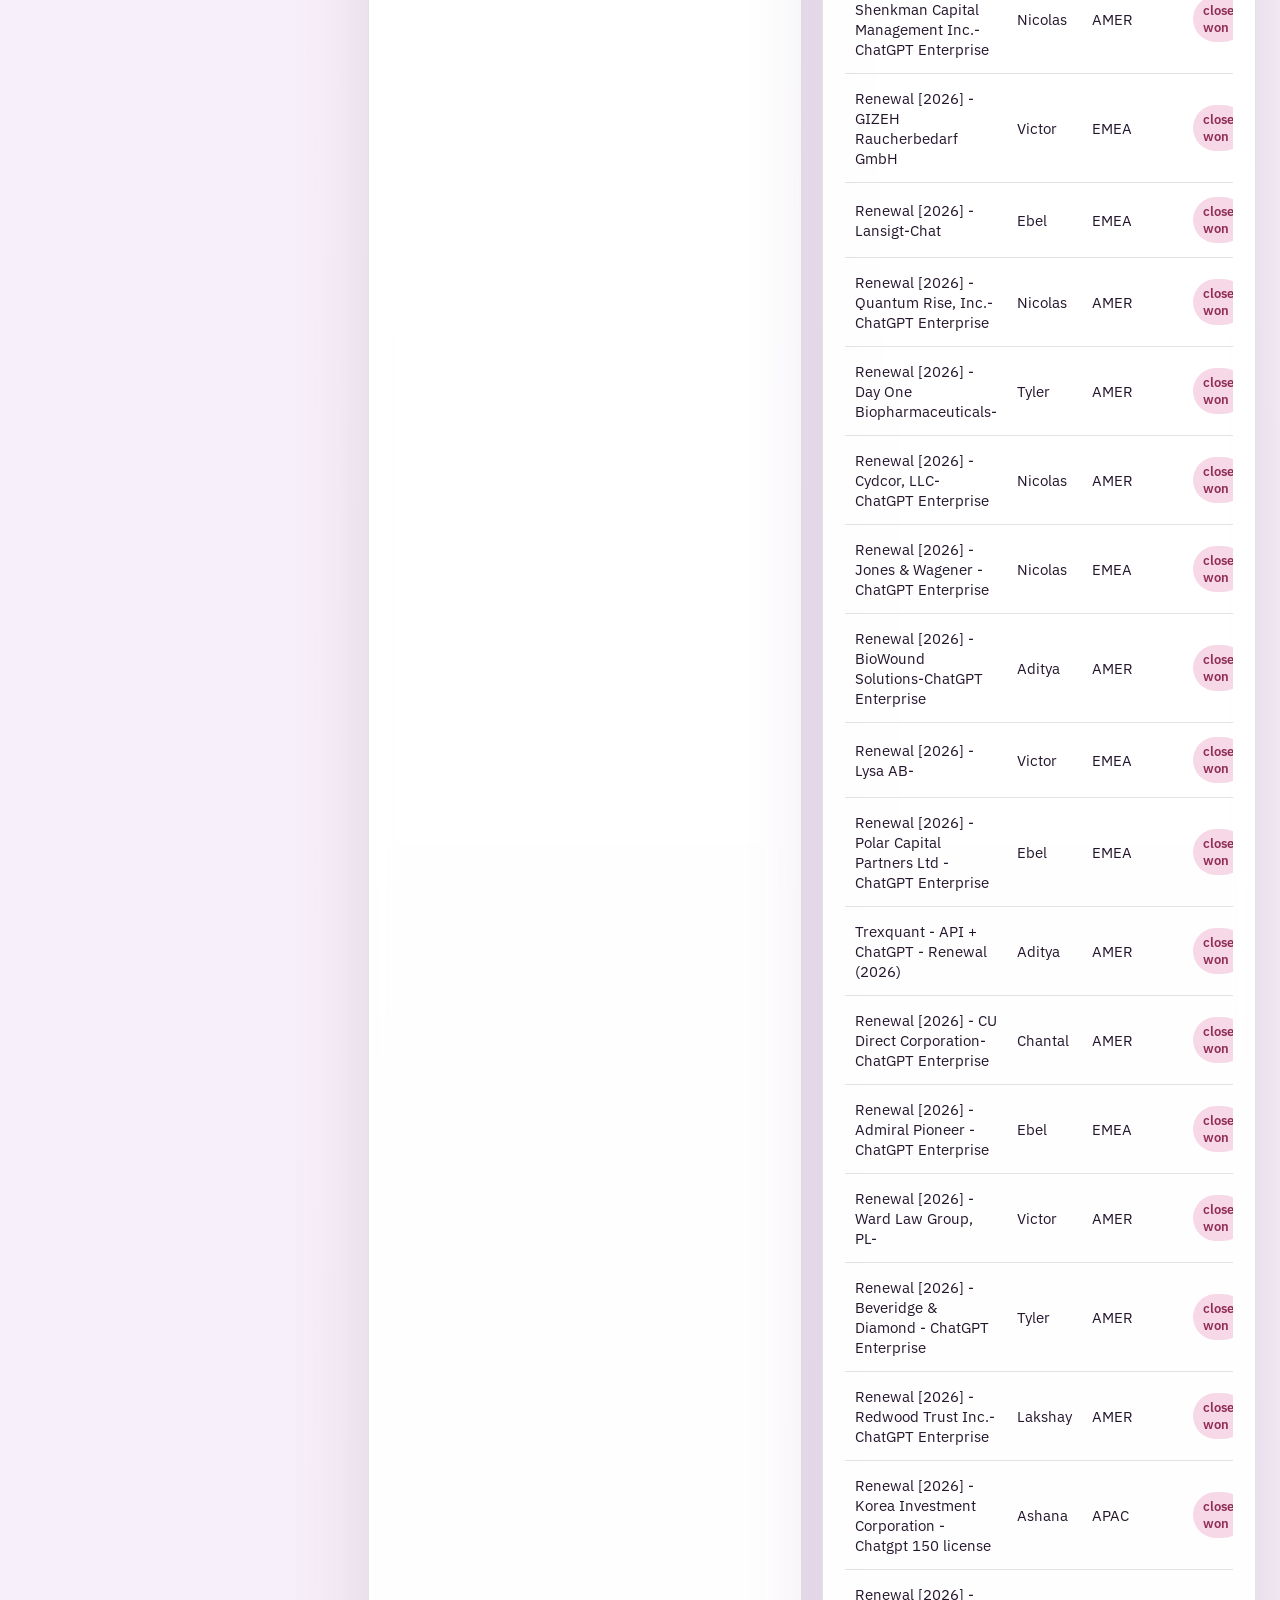
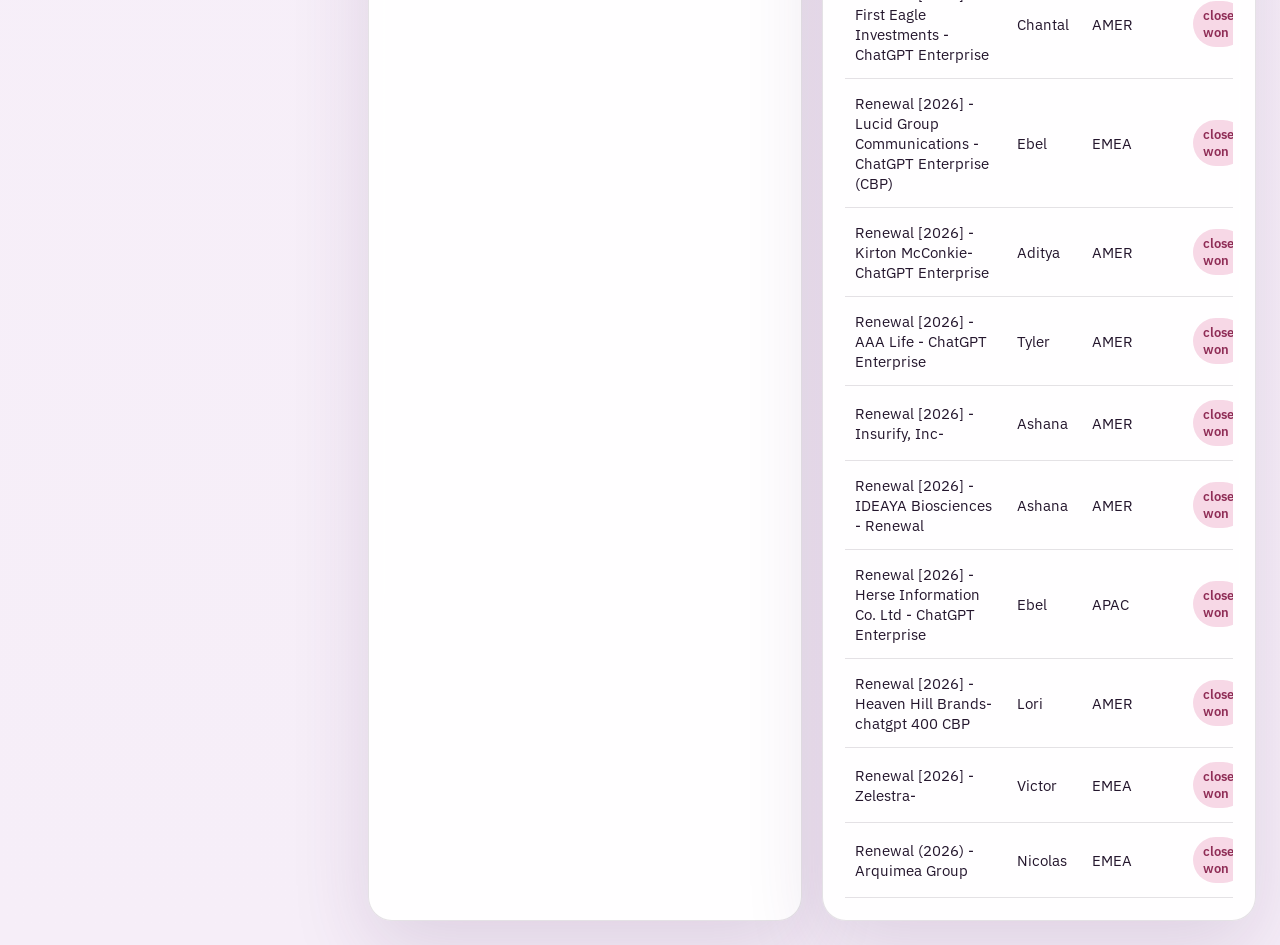
==== commit 581032e4: "Update Q2 dashboard dataset and notes views" ====
--- a/index.html
+++ b/index.html
@@ -34,6 +34,13 @@
 
           <div class="filter-grid">
             <label>
+              <span>Date Scope</span>
+              <select id="dateModeFilter">
+                <option value="qtd">QTD</option>
+                <option value="custom">Custom Range</option>
+              </select>
+            </label>
+            <label>
               <span>Quarter</span>
               <select id="quarterFilter"></select>
             </label>
@@ -49,10 +56,18 @@
               <span>Outcome</span>
               <select id="statusFilter"></select>
             </label>
+            <label>
+              <span>Start Date</span>
+              <input id="startDateFilter" type="date" />
+            </label>
+            <label>
+              <span>End Date</span>
+              <input id="endDateFilter" type="date" />
+            </label>
           </div>
 
           <div class="filter-note">
-            Data shown here is source-backed from the weekly renewals notes. Unattributed reductions stay under Unassigned rather than being mapped to a rep.
+            Use `QTD` for the full current quarter-to-date view, or switch to `Custom Range` to isolate any date window within the attached renewal export.
           </div>
         </section>
 
@@ -69,6 +84,7 @@
             <a class="page-link is-active" href="./index.html">Main Dashboard</a>
             <a class="page-link" href="./trends.html">Trend Analysis</a>
             <a class="page-link" href="./targets.html">Target Metrics</a>
+            <a class="page-link" href="./notes.html">Close-Lost Notes</a>
           </div>
         </section>
 
--- a/styles.css
+++ b/styles.css
@@ -119,6 +119,7 @@
 }
 
 select,
+input[type="date"],
 .ghost-button {
   border-radius: 14px;
   border: 1px solid var(--line);
@@ -127,9 +128,17 @@
   font: inherit;
 }
 
-select {
+select,
+input[type="date"] {
   padding: 12px 14px;
   box-shadow: inset 0 1px 0 rgba(255, 255, 255, 0.8);
+}
+
+input[type="date"]:disabled,
+select:disabled {
+  background: rgba(244, 238, 247, 0.72);
+  color: #8d7f97;
+  cursor: not-allowed;
 }
 
 .ghost-button {
@@ -362,6 +371,78 @@
   color: var(--muted);
 }
 
+.notes-grid {
+  display: grid;
+  gap: 16px;
+  margin-top: 14px;
+}
+
+.note-card {
+  border: 1px solid rgba(197, 48, 48, 0.14);
+  border-radius: 20px;
+  background:
+    linear-gradient(180deg, rgba(255, 255, 255, 0.98), rgba(253, 232, 234, 0.72));
+  padding: 18px;
+}
+
+.note-card-header {
+  display: flex;
+  justify-content: space-between;
+  gap: 16px;
+  align-items: start;
+}
+
+.note-card-title {
+  font-size: 1rem;
+  font-weight: 700;
+  color: var(--ink);
+  line-height: 1.45;
+}
+
+.note-card-meta {
+  margin-top: 8px;
+  color: var(--muted);
+  font-size: 0.9rem;
+  line-height: 1.45;
+}
+
+.note-card-stats {
+  text-align: right;
+  color: var(--muted);
+  font-size: 0.88rem;
+  white-space: nowrap;
+}
+
+.note-reason {
+  display: inline-flex;
+  margin-top: 16px;
+  padding: 8px 12px;
+  border-radius: 999px;
+  background: rgba(197, 48, 48, 0.1);
+  color: #9b2c2c;
+  font-size: 0.82rem;
+  font-weight: 600;
+}
+
+.note-copy {
+  margin-top: 16px;
+  padding: 16px 18px;
+  border-radius: 16px;
+  background: rgba(255, 255, 255, 0.82);
+  color: var(--ink);
+  line-height: 1.6;
+  white-space: pre-wrap;
+}
+
+.notes-empty {
+  padding: 24px;
+  border: 1px dashed var(--line);
+  border-radius: 18px;
+  background: rgba(255, 255, 255, 0.78);
+  color: var(--muted);
+  text-align: center;
+}
+
 .rep-link {
   border: 1px solid var(--line);
   background: rgba(255, 255, 255, 0.98);
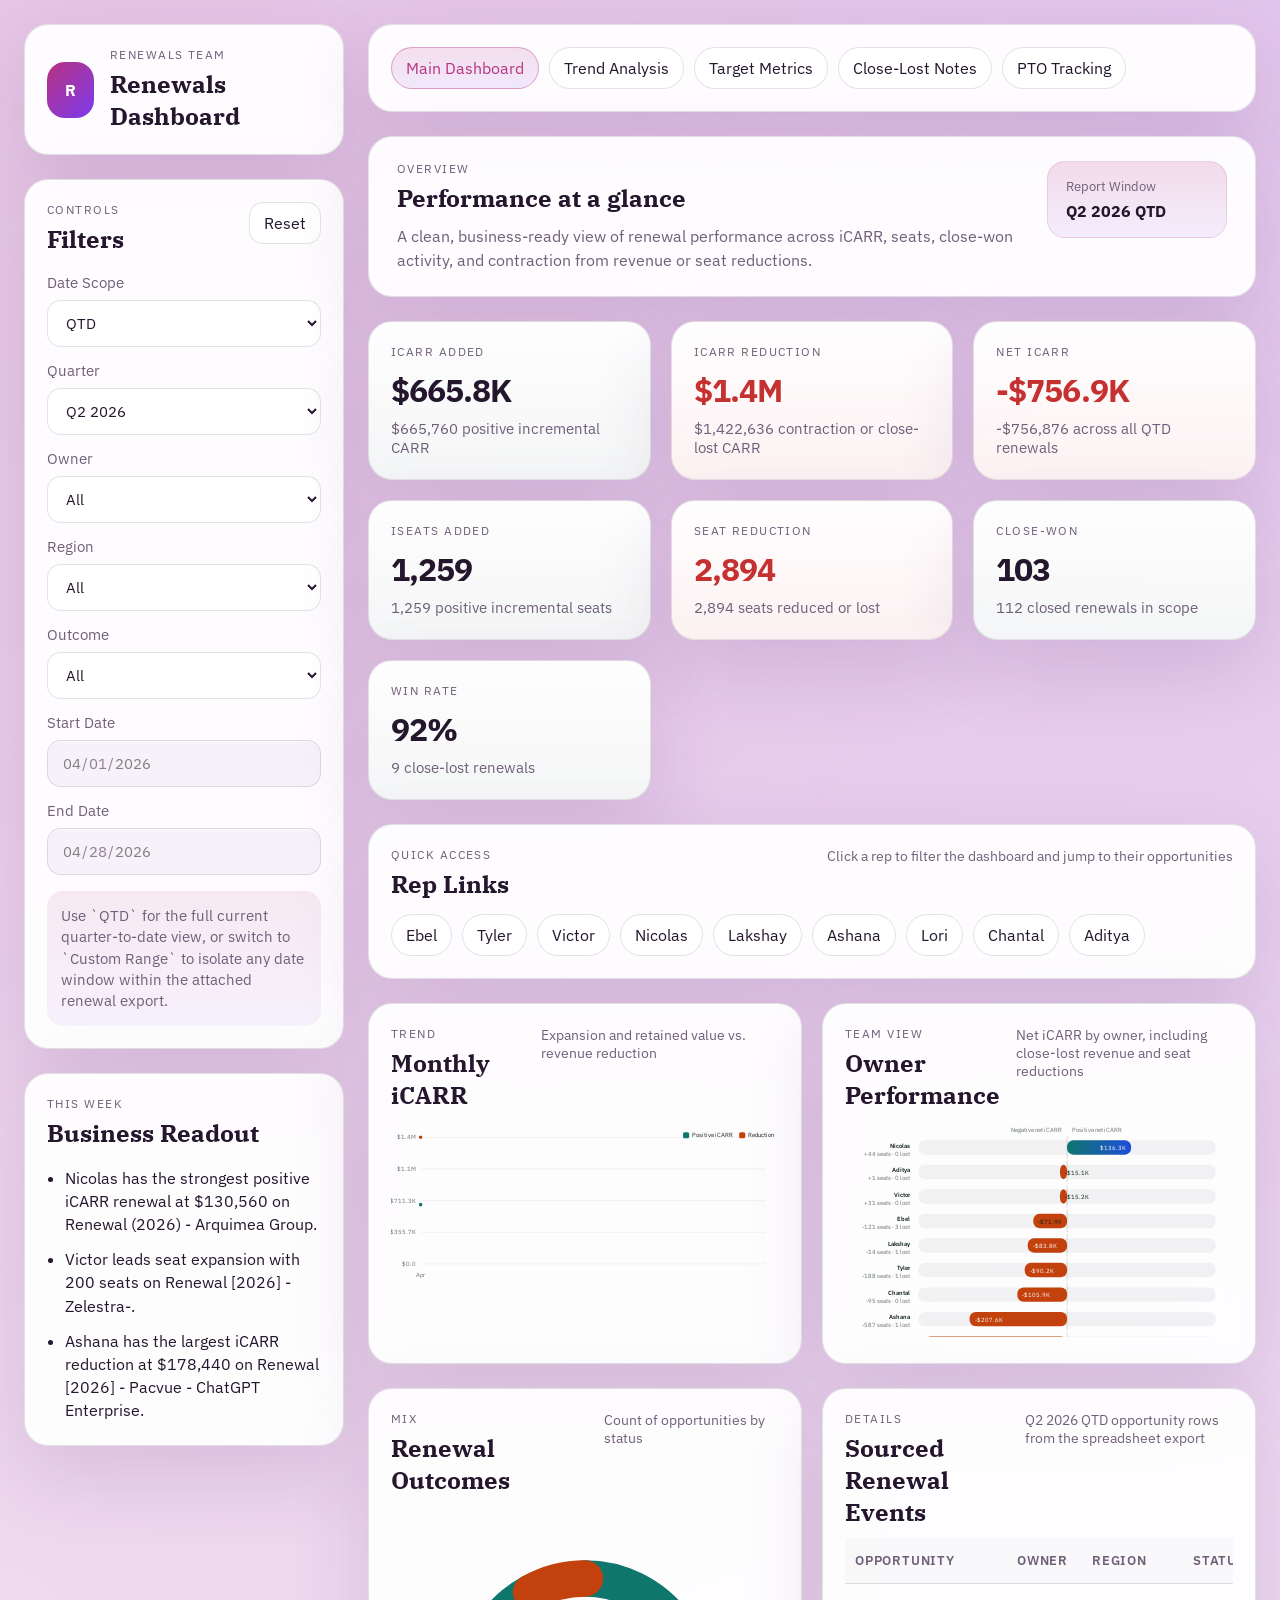
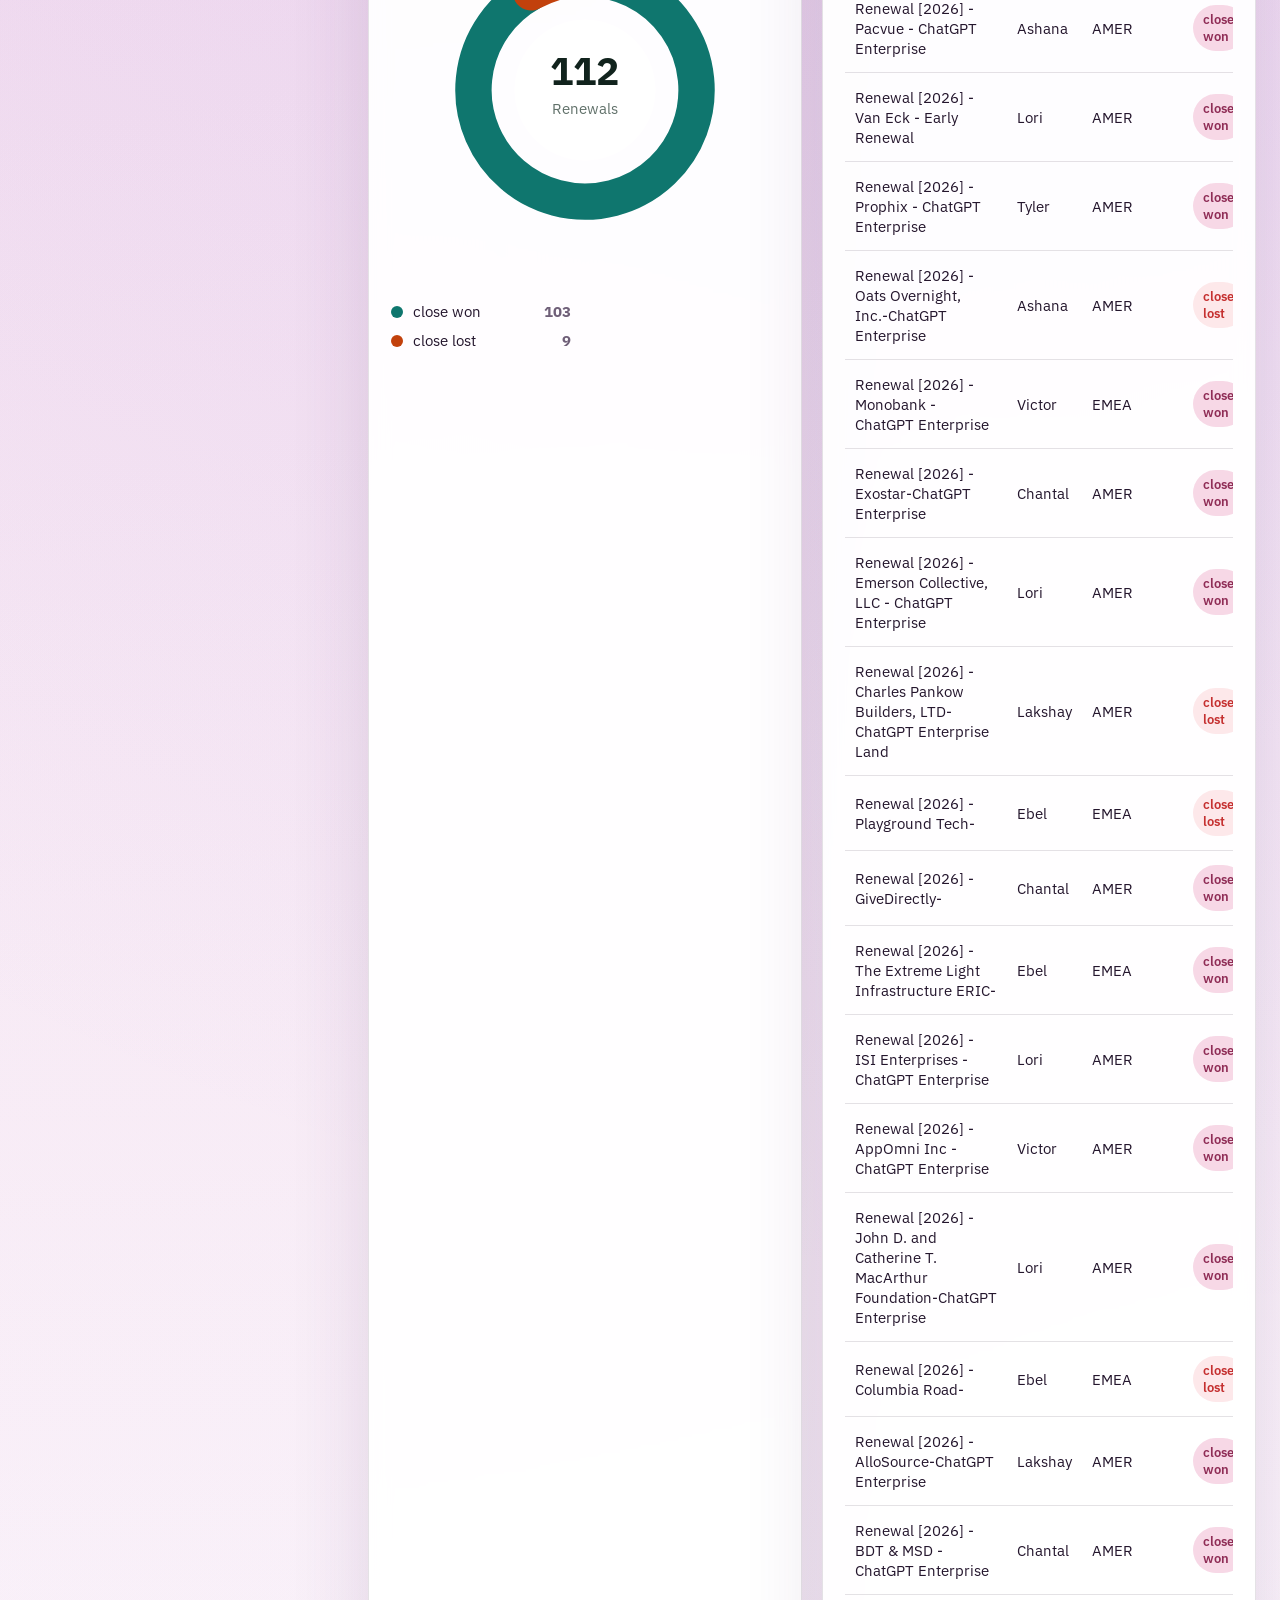
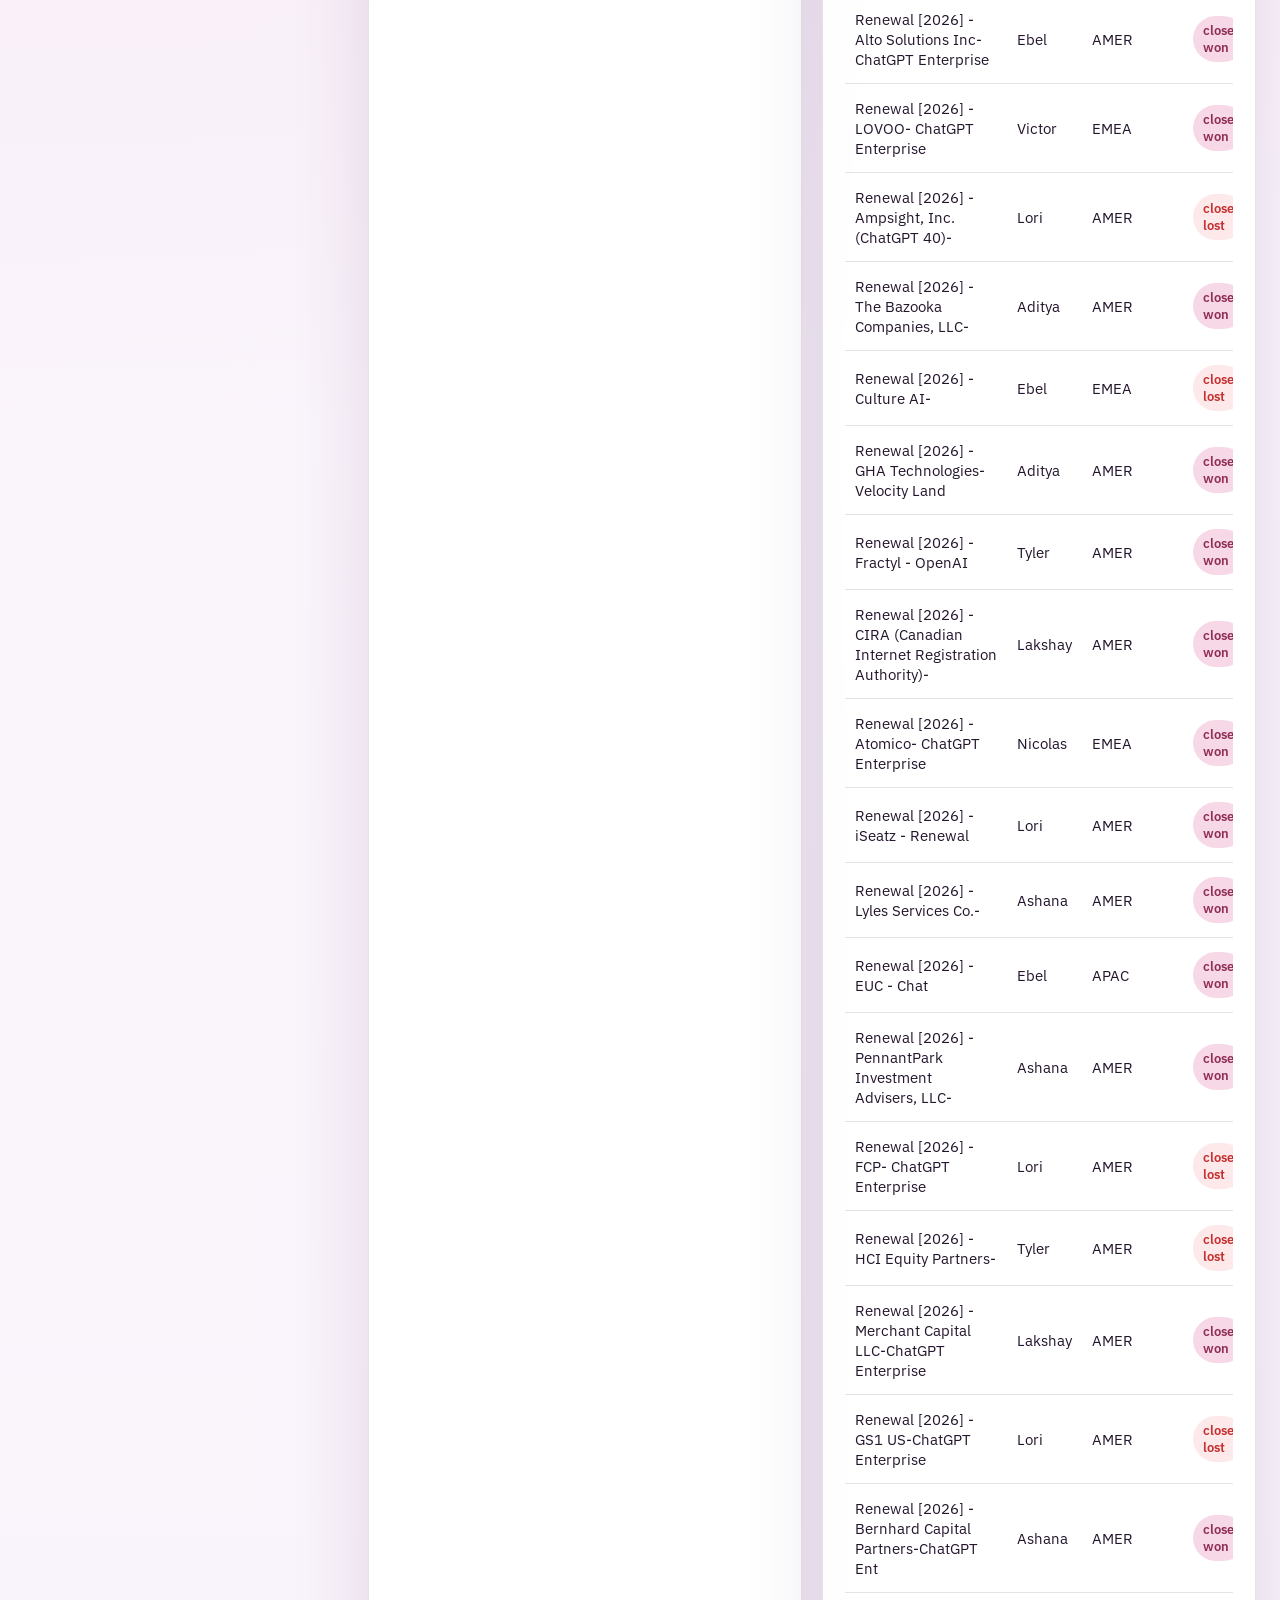
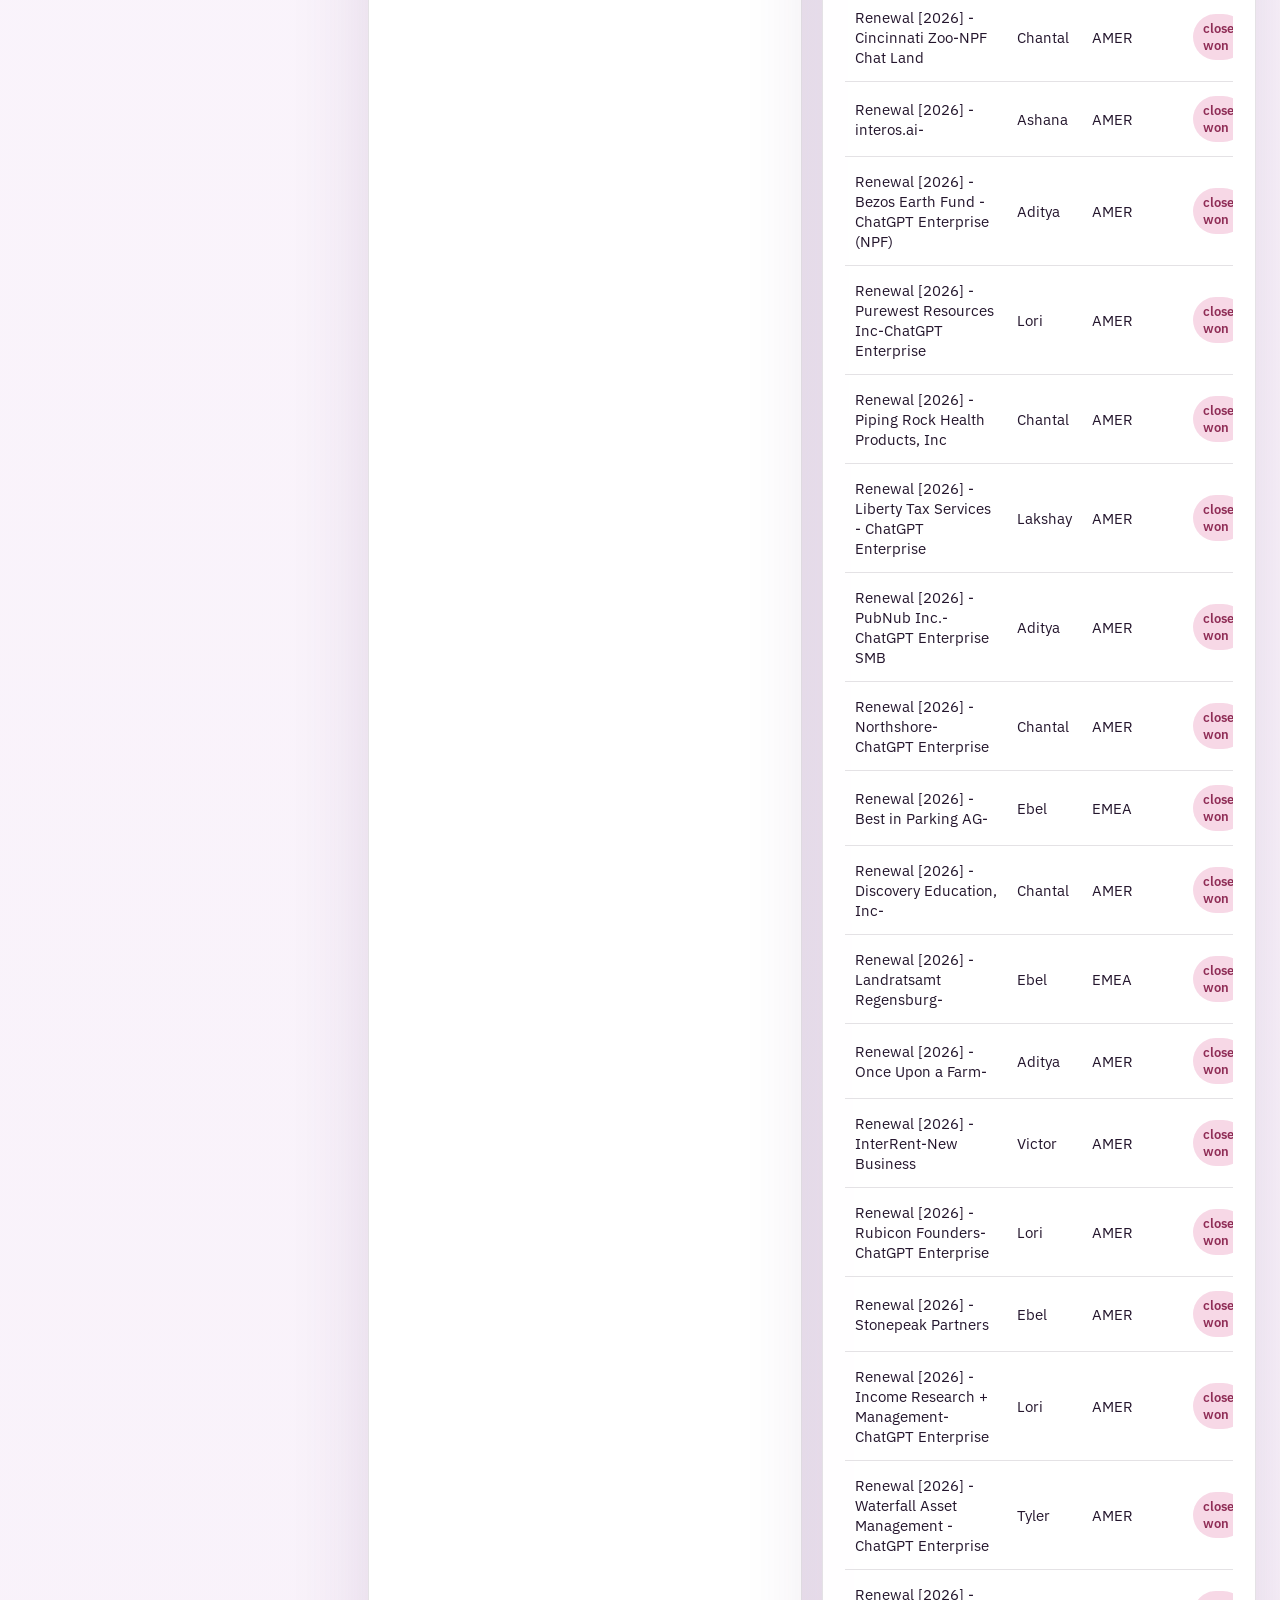
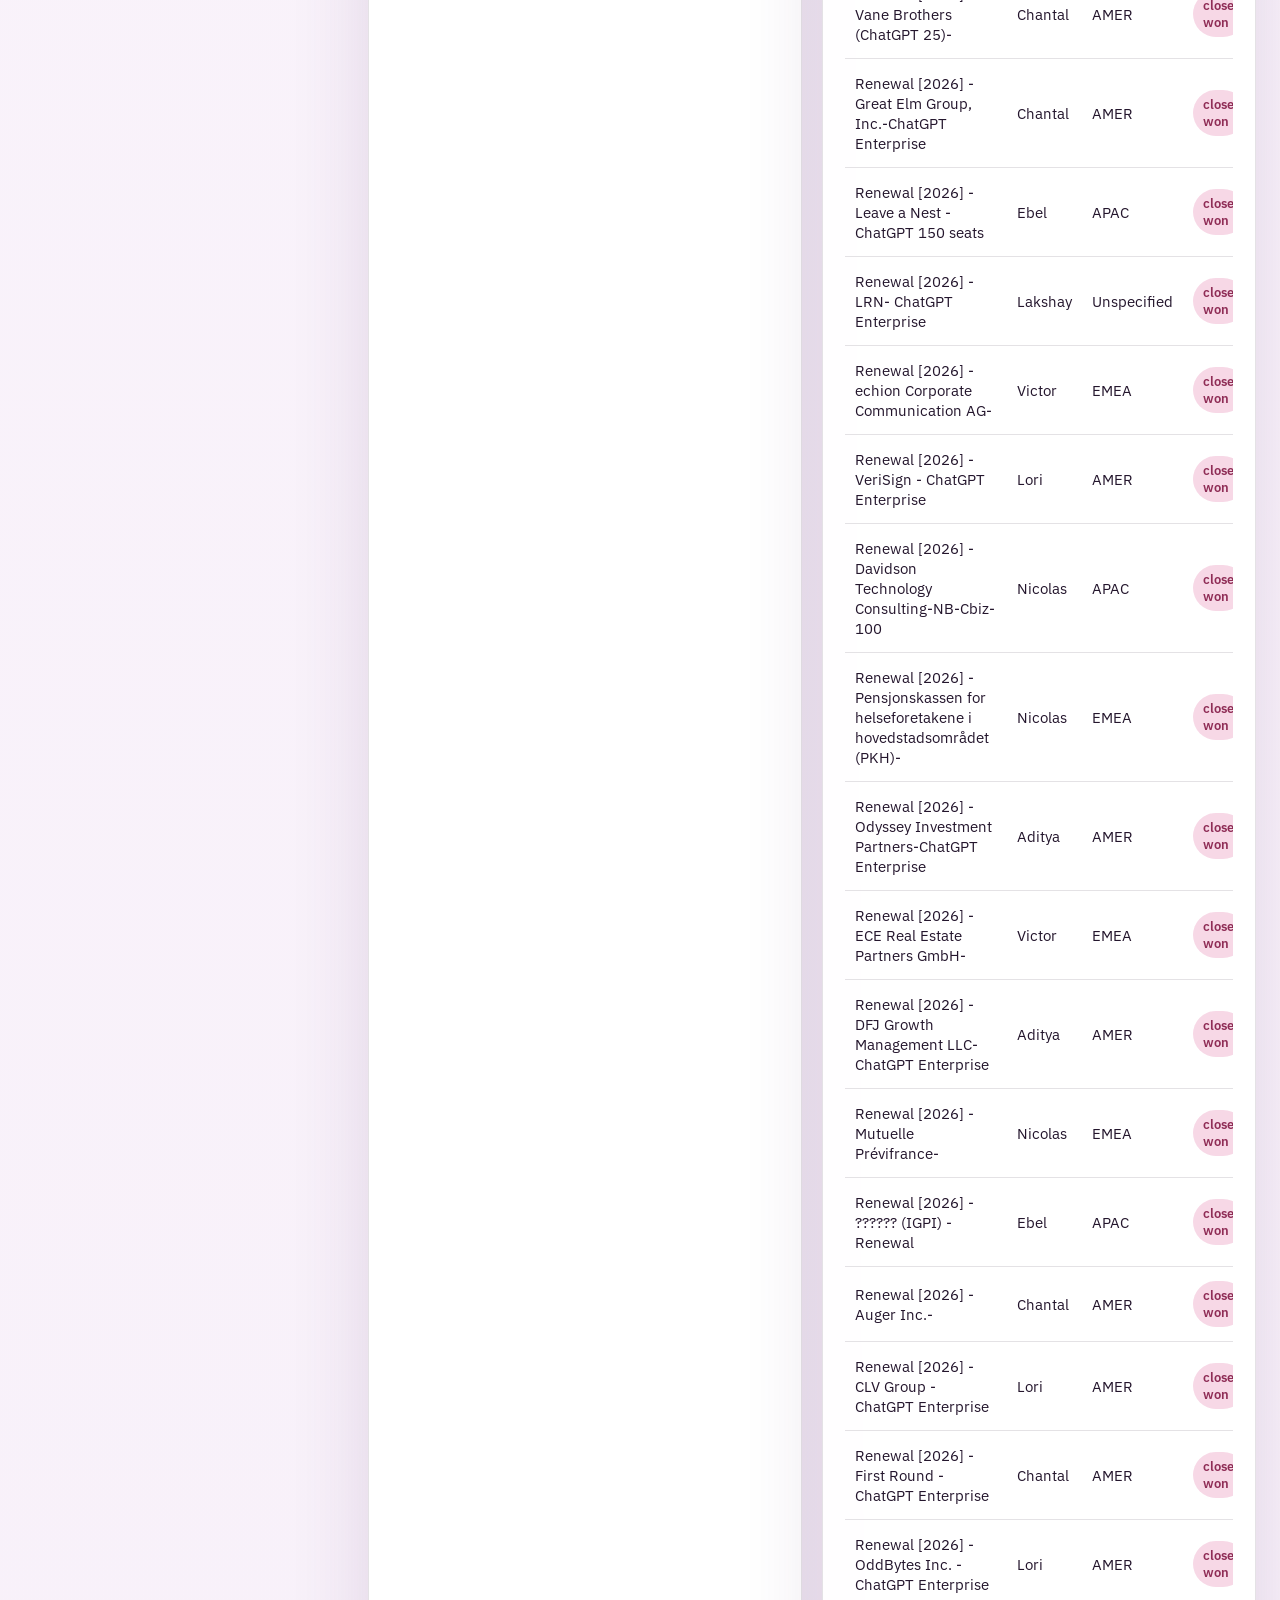
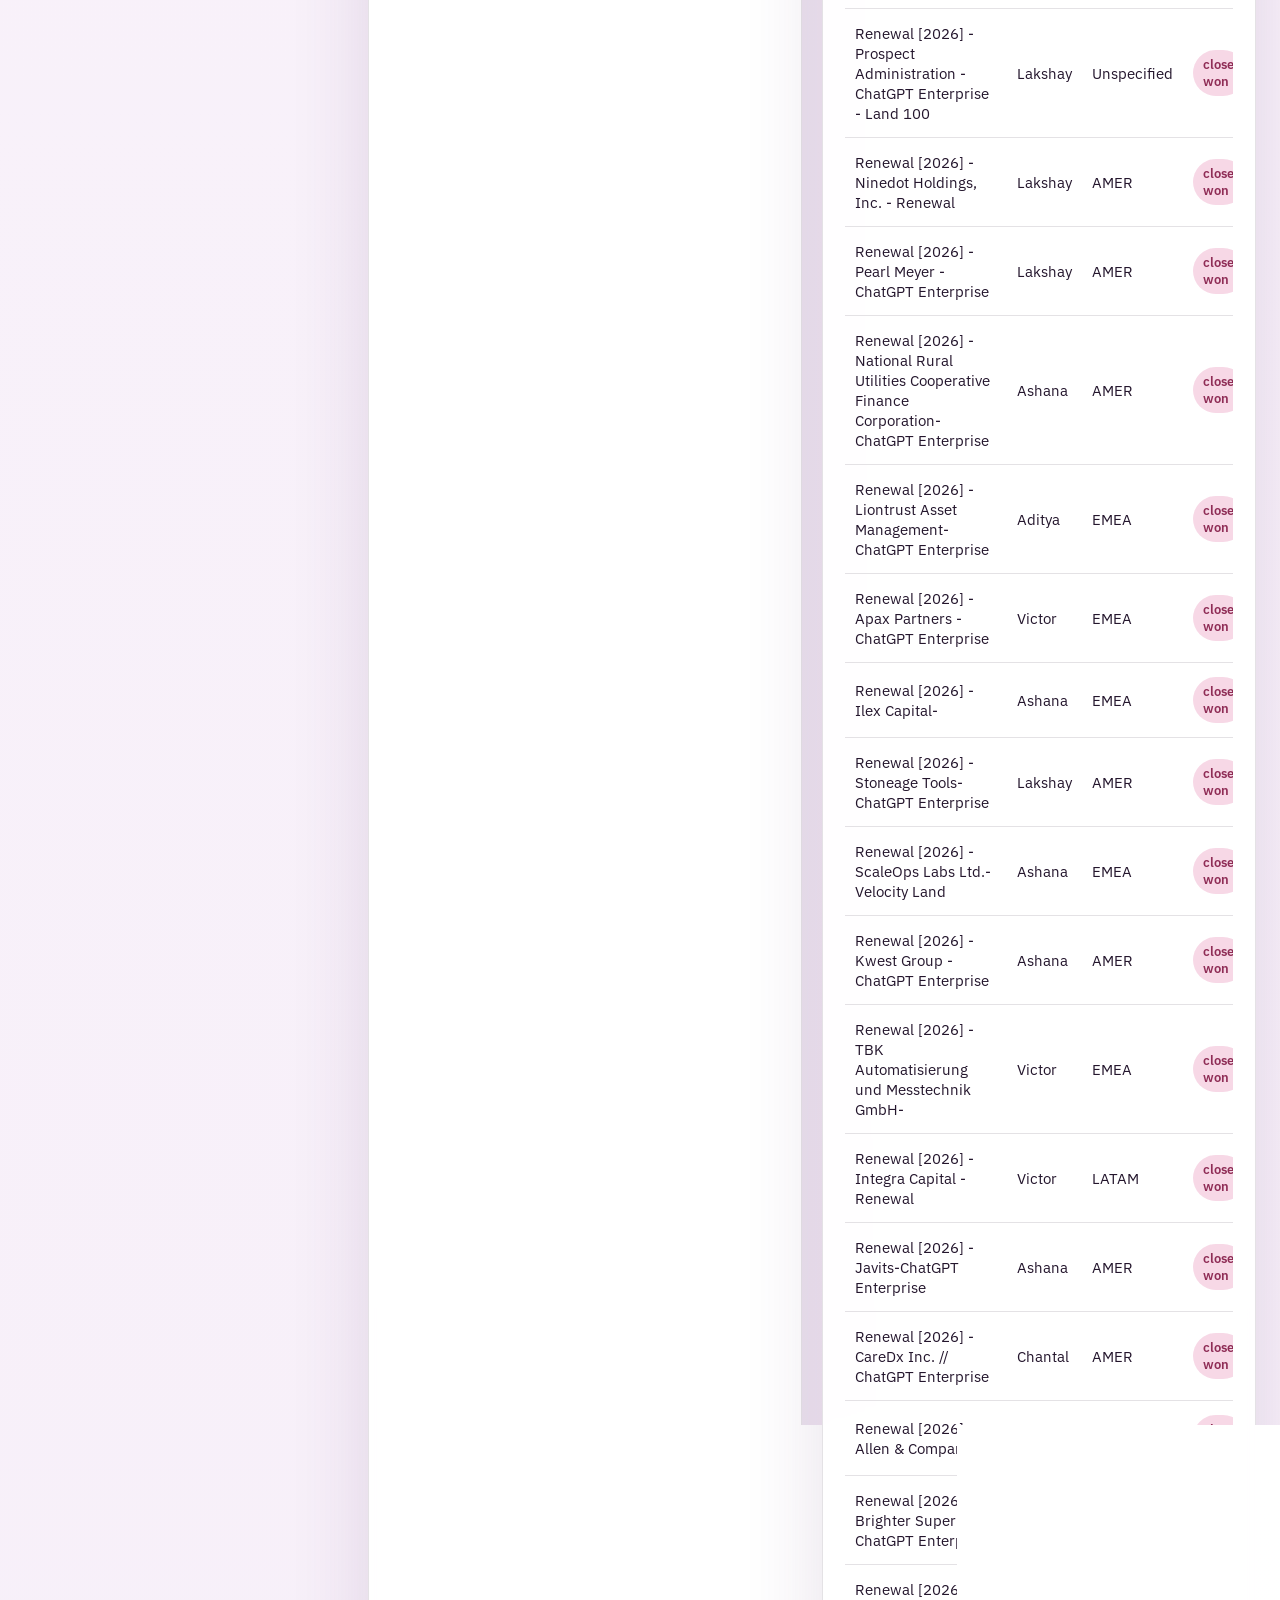
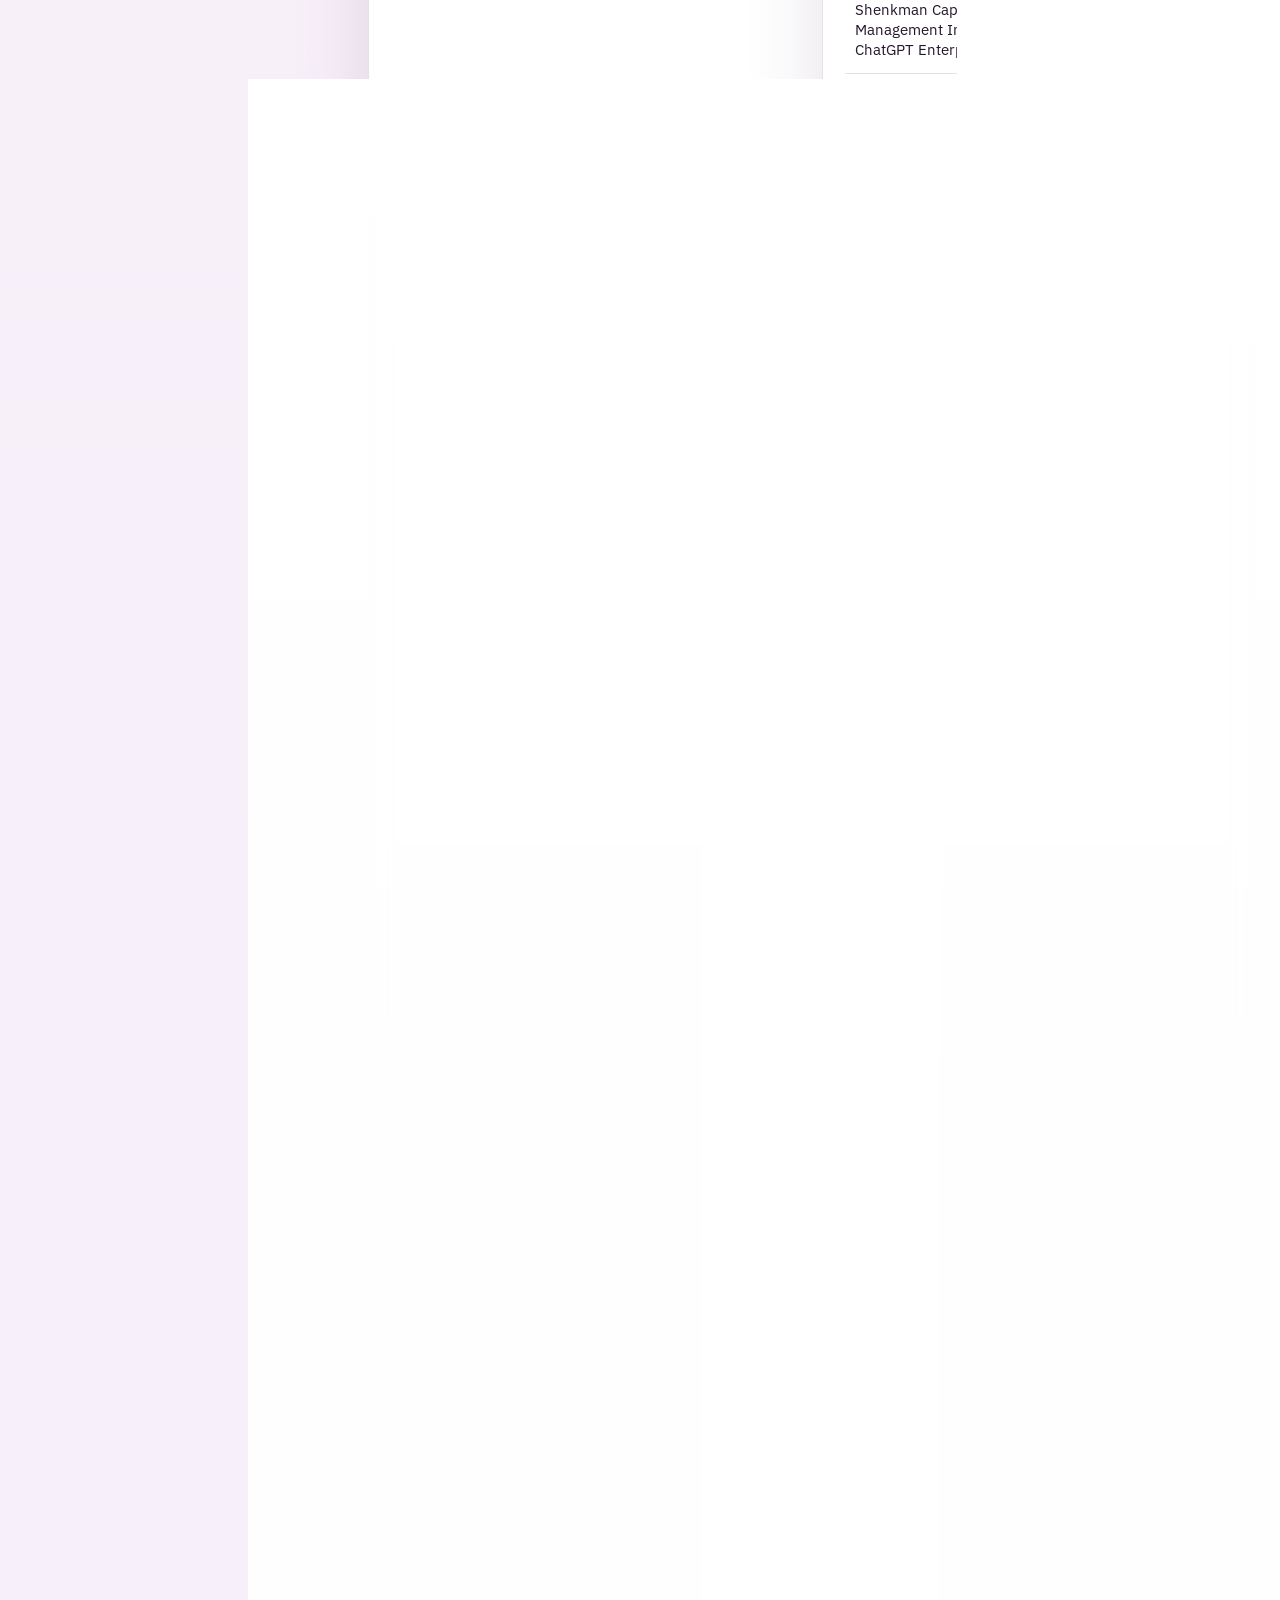
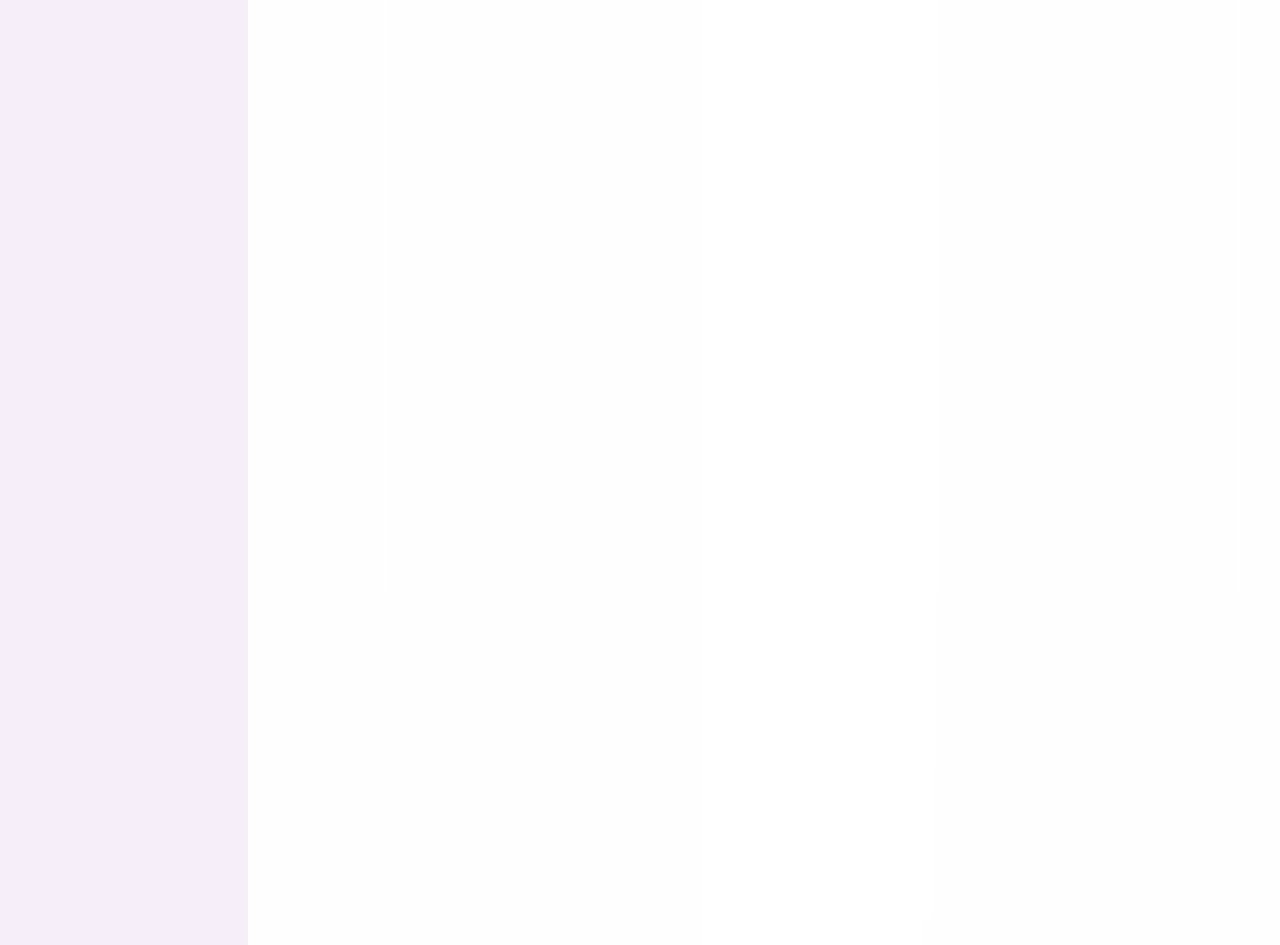
==== commit 35a5ef16: "Add PTO tracking dashboard tab" ====
--- a/index.html
+++ b/index.html
@@ -85,6 +85,7 @@
             <a class="page-link" href="./trends.html">Trend Analysis</a>
             <a class="page-link" href="./targets.html">Target Metrics</a>
             <a class="page-link" href="./notes.html">Close-Lost Notes</a>
+            <a class="page-link" href="./pto.html">PTO Tracking</a>
           </div>
         </section>
 
--- a/styles.css
+++ b/styles.css
@@ -443,6 +443,55 @@
   text-align: center;
 }
 
+.pto-range-grid,
+.buddy-grid {
+  display: grid;
+  gap: 14px;
+  margin-top: 14px;
+}
+
+.pto-card,
+.buddy-card {
+  border: 1px solid var(--line);
+  border-radius: 20px;
+  background: rgba(255, 255, 255, 0.84);
+  padding: 16px 18px;
+}
+
+.pto-card-header,
+.buddy-card-header {
+  display: flex;
+  justify-content: space-between;
+  gap: 12px;
+  align-items: baseline;
+}
+
+.pto-card-title,
+.buddy-card-title {
+  font-weight: 700;
+  color: var(--ink);
+}
+
+.pto-card-meta,
+.buddy-card-meta,
+.pto-card-subtext {
+  margin-top: 8px;
+  color: var(--muted);
+  font-size: 0.9rem;
+  line-height: 1.45;
+}
+
+.pto-badge {
+  display: inline-flex;
+  align-items: center;
+  padding: 7px 11px;
+  border-radius: 999px;
+  font-size: 0.82rem;
+  font-weight: 600;
+  background: linear-gradient(180deg, rgba(184, 50, 128, 0.14), rgba(124, 58, 237, 0.1));
+  color: var(--accent);
+}
+
 .rep-link {
   border: 1px solid var(--line);
   background: rgba(255, 255, 255, 0.98);
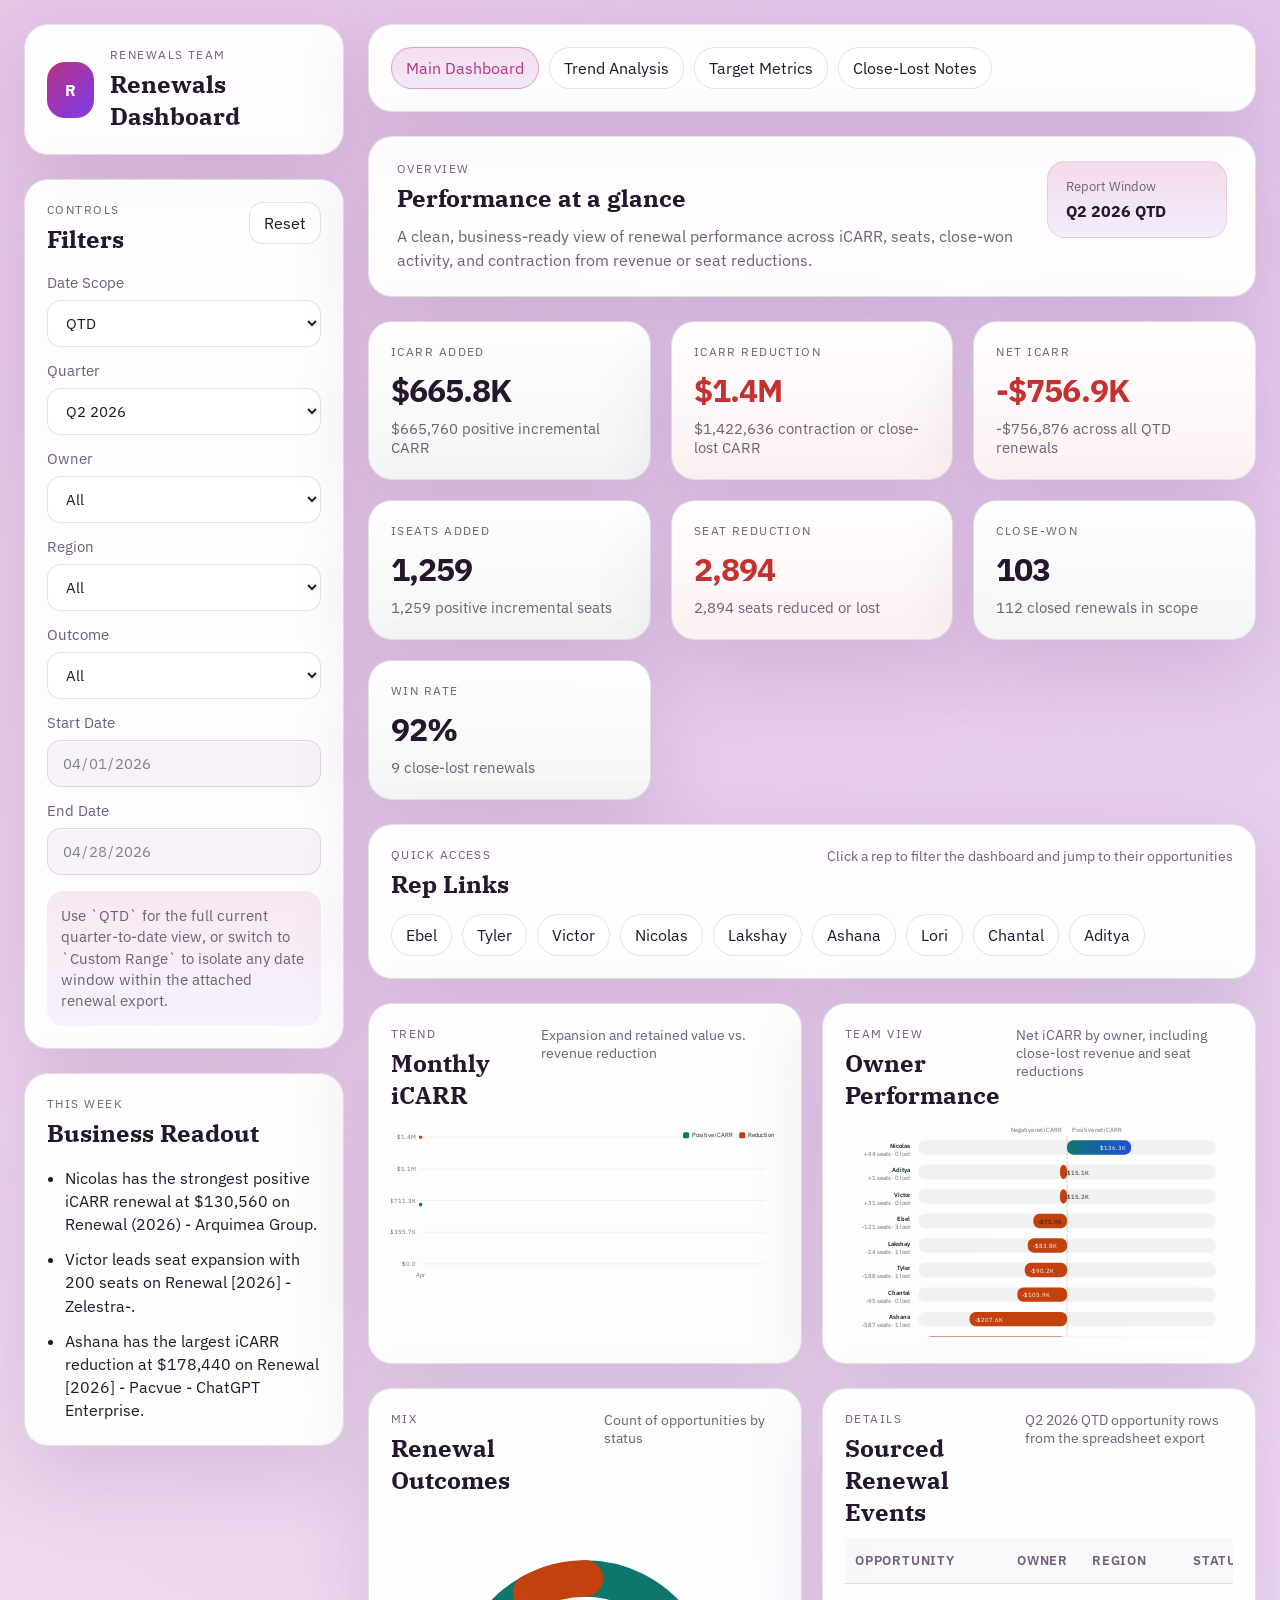
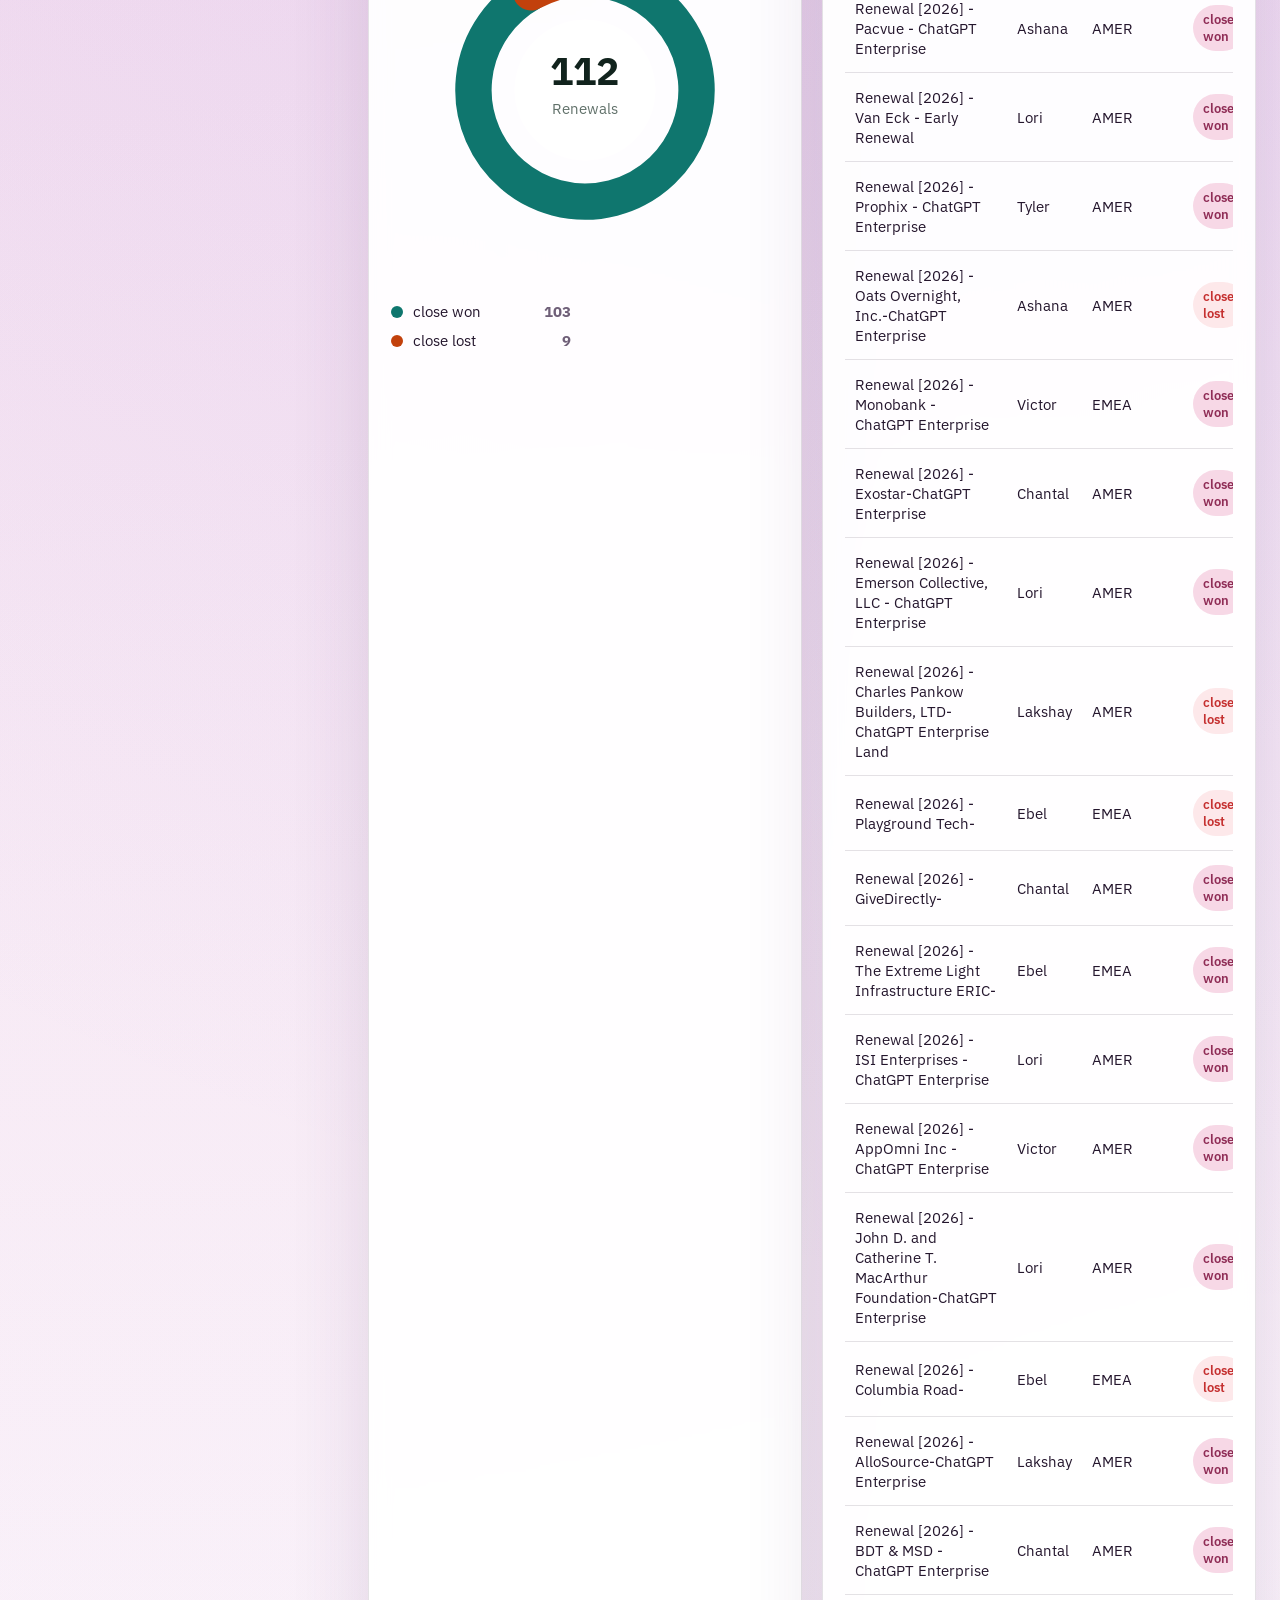
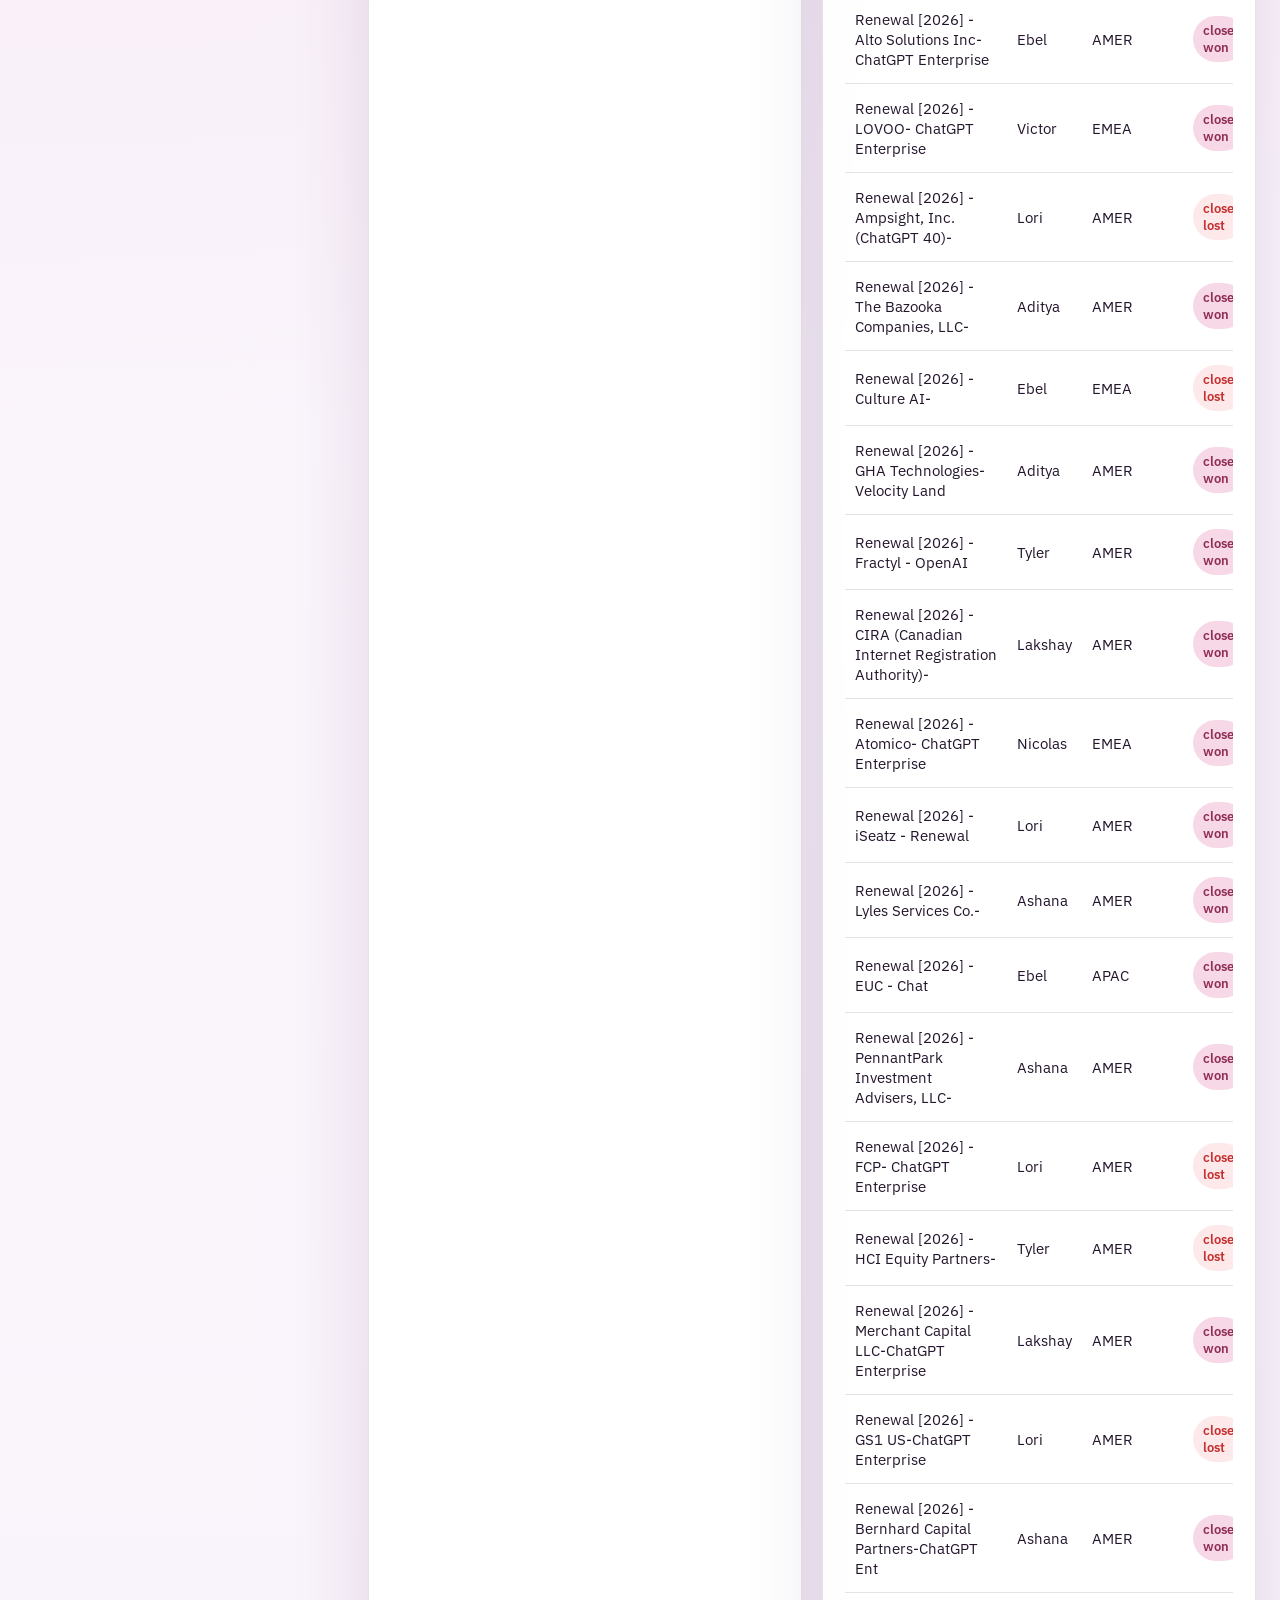
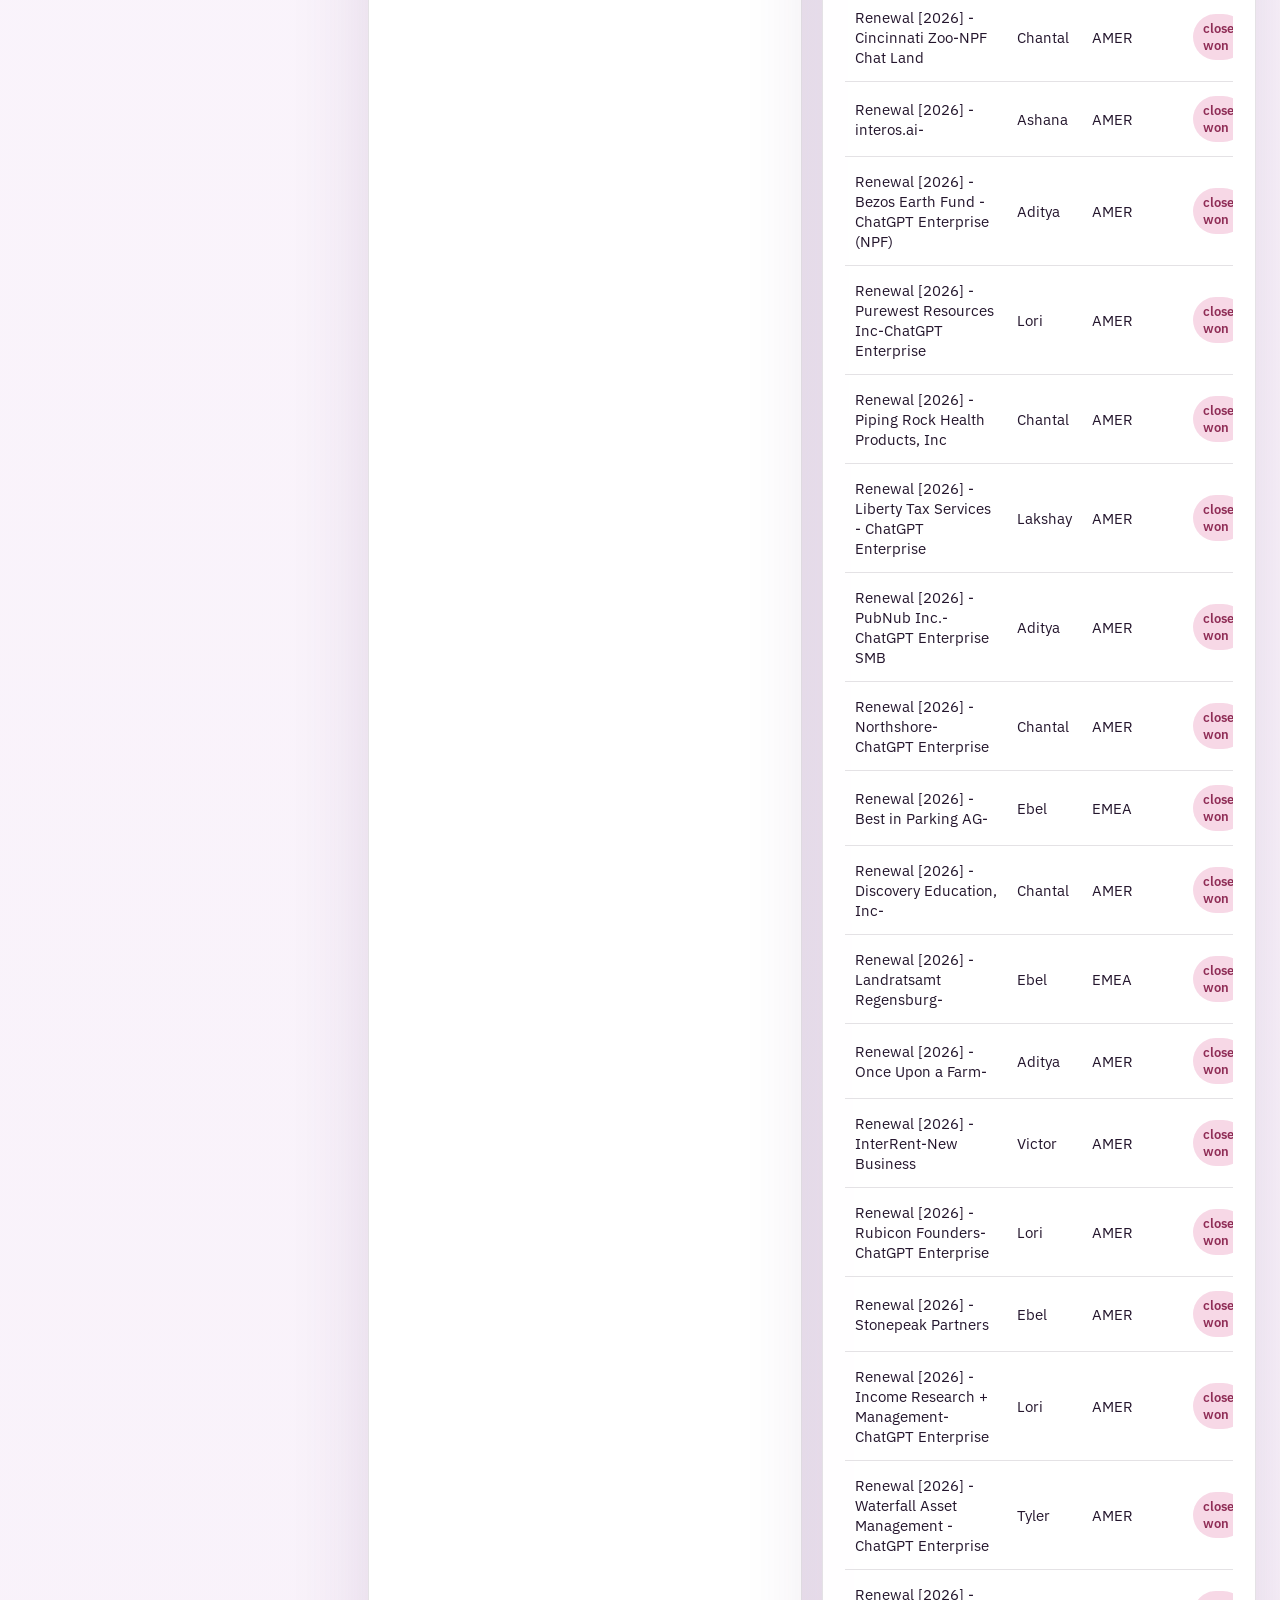
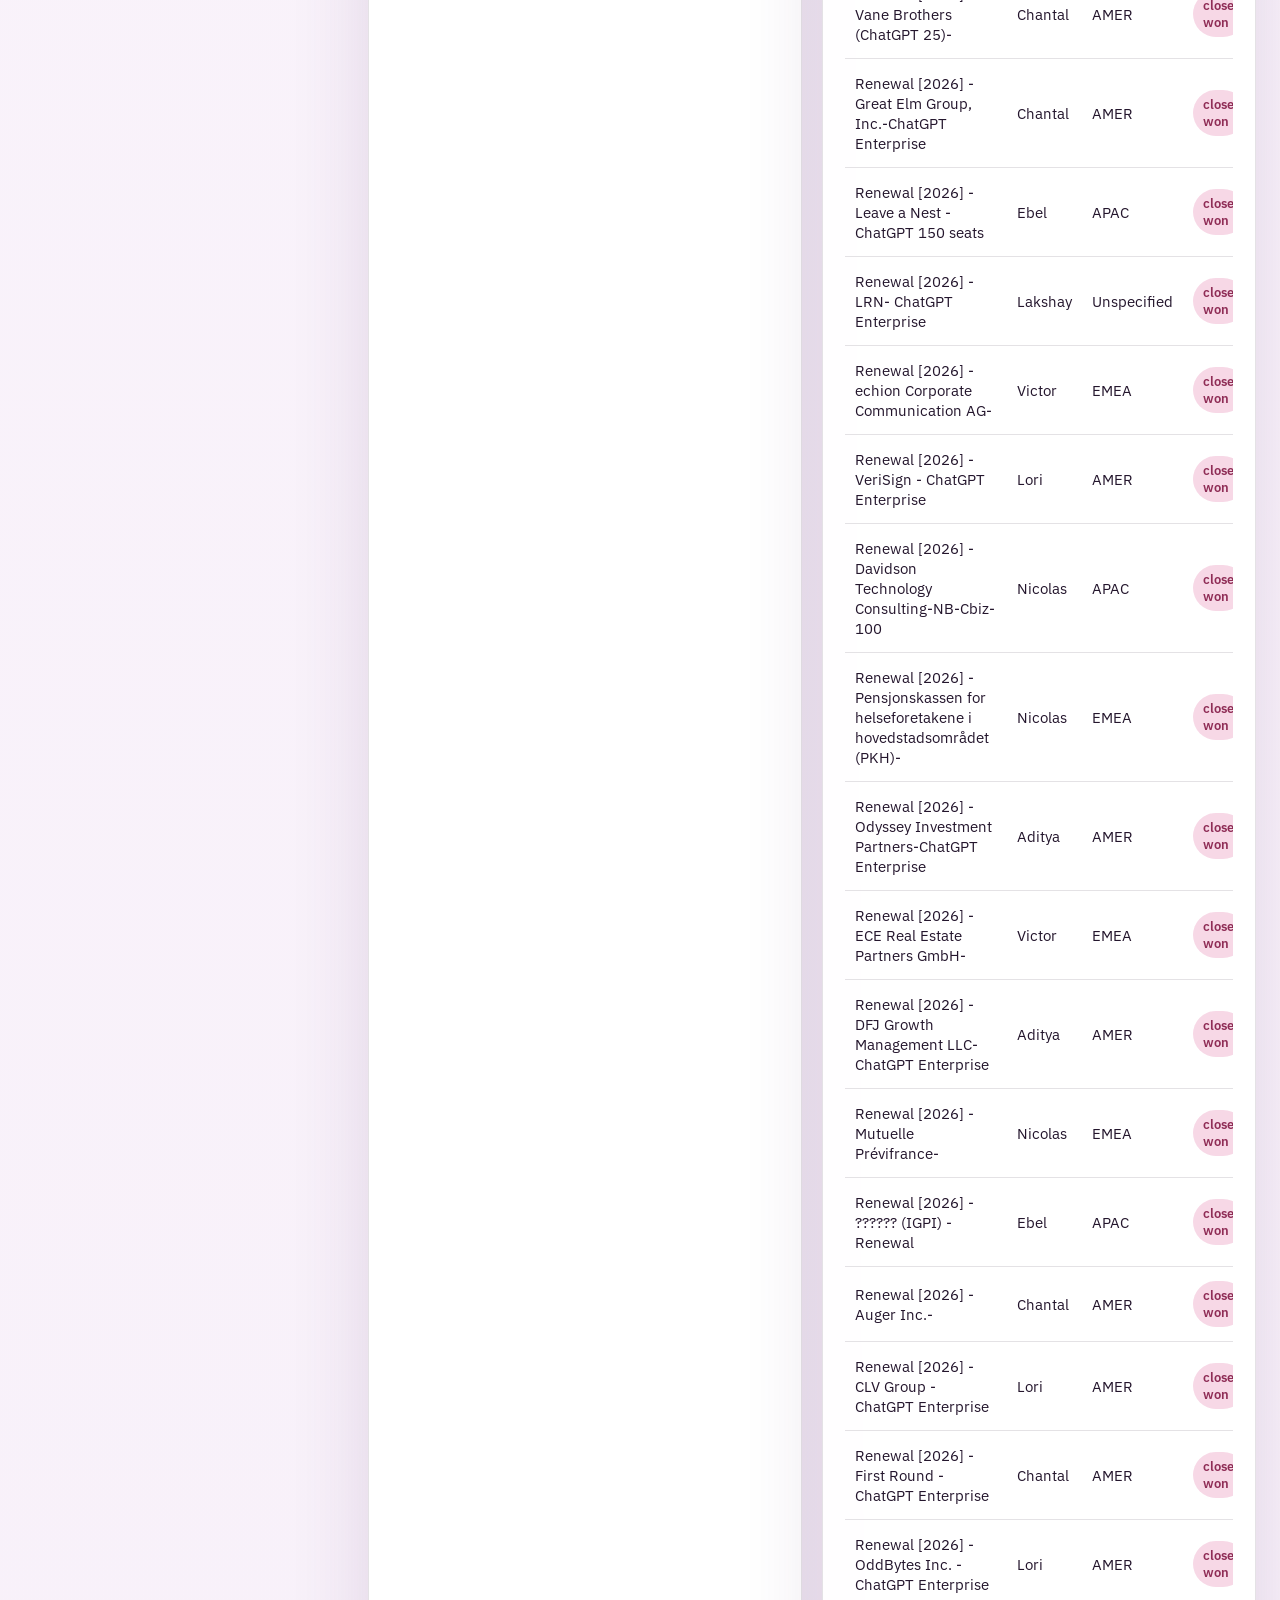
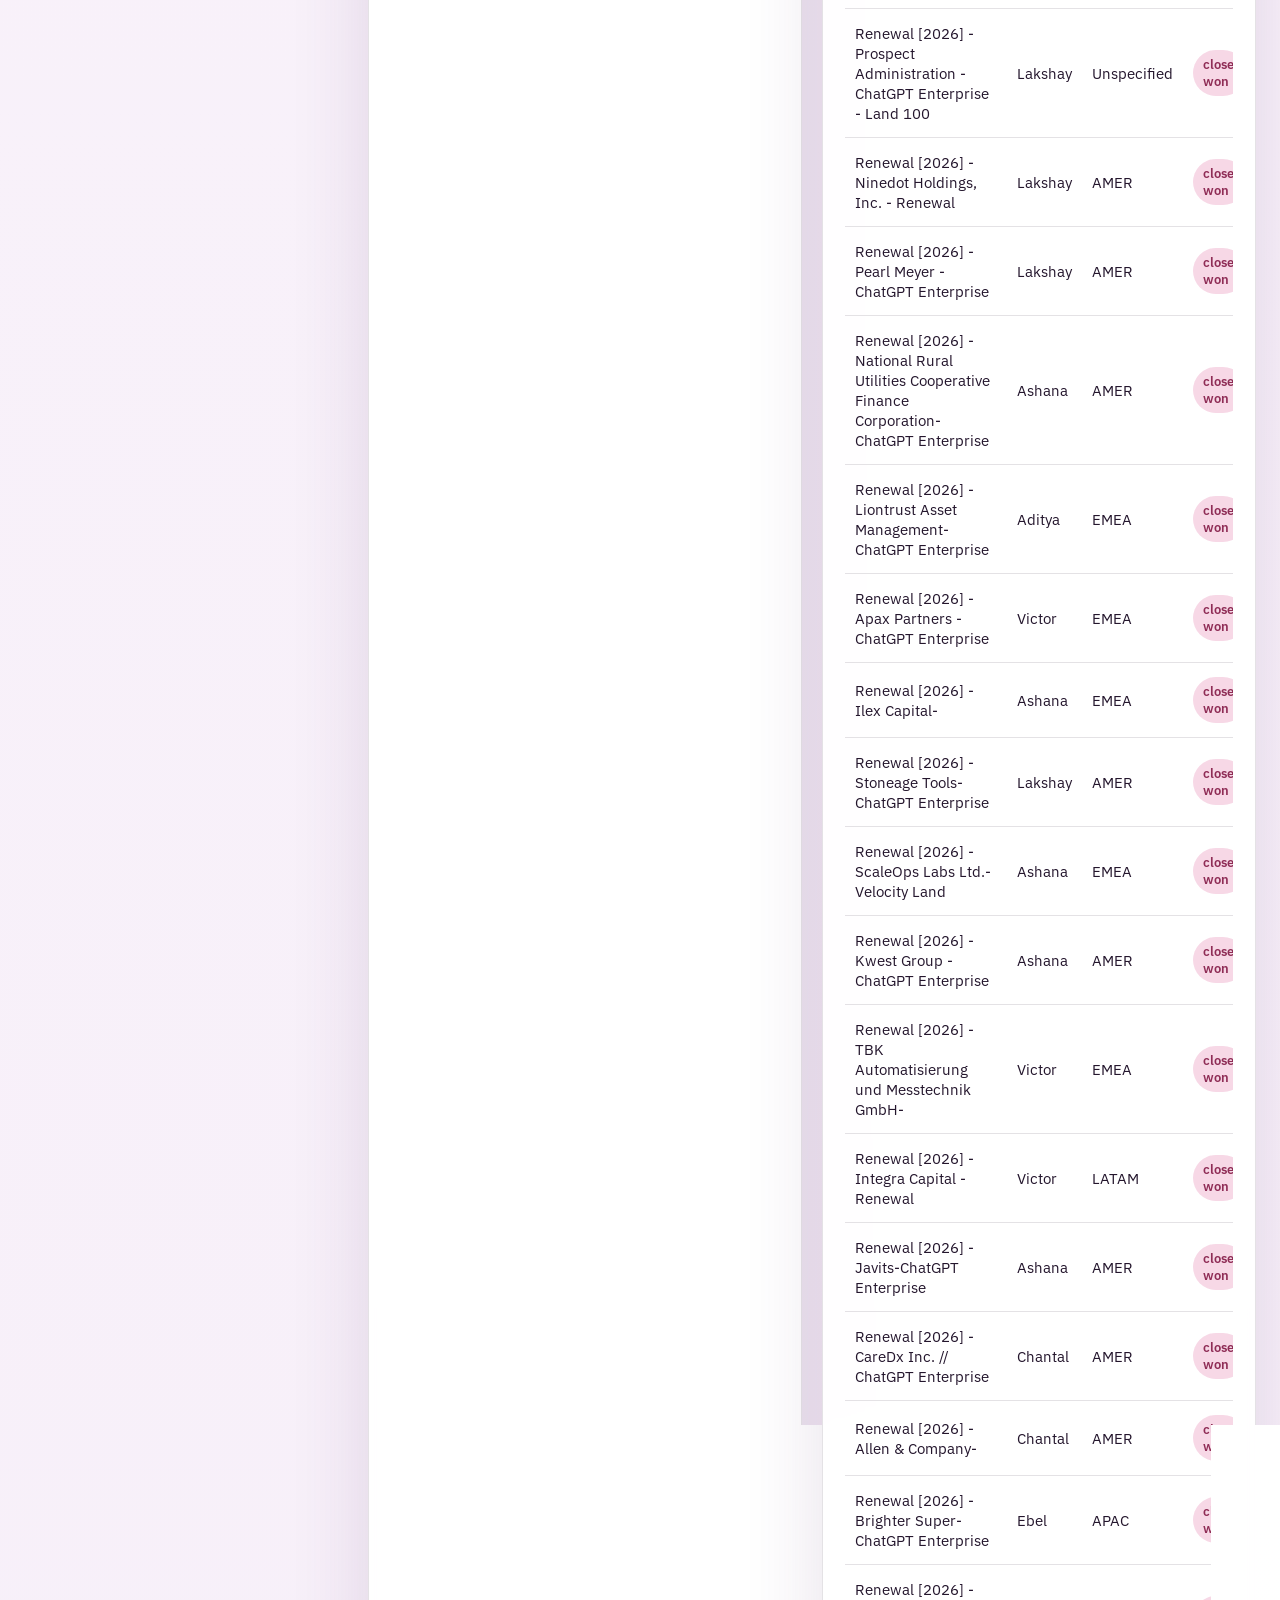
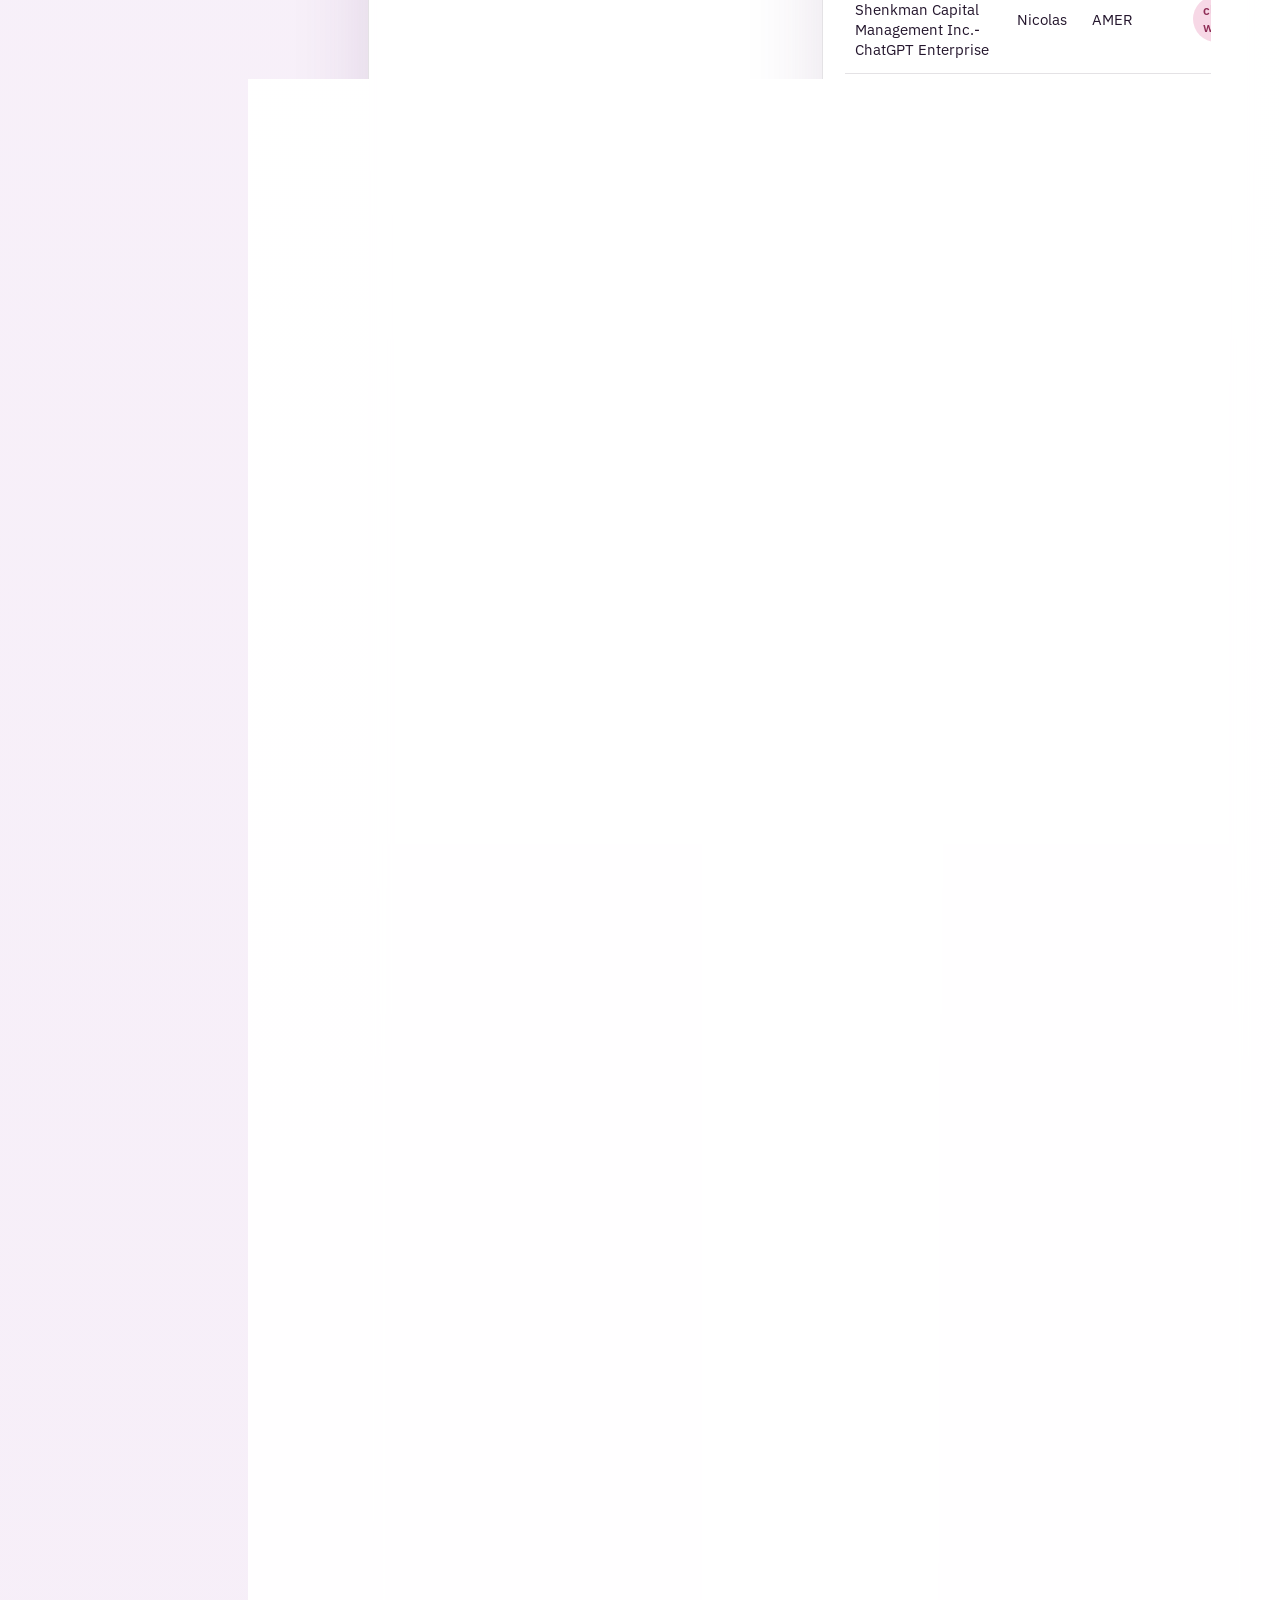
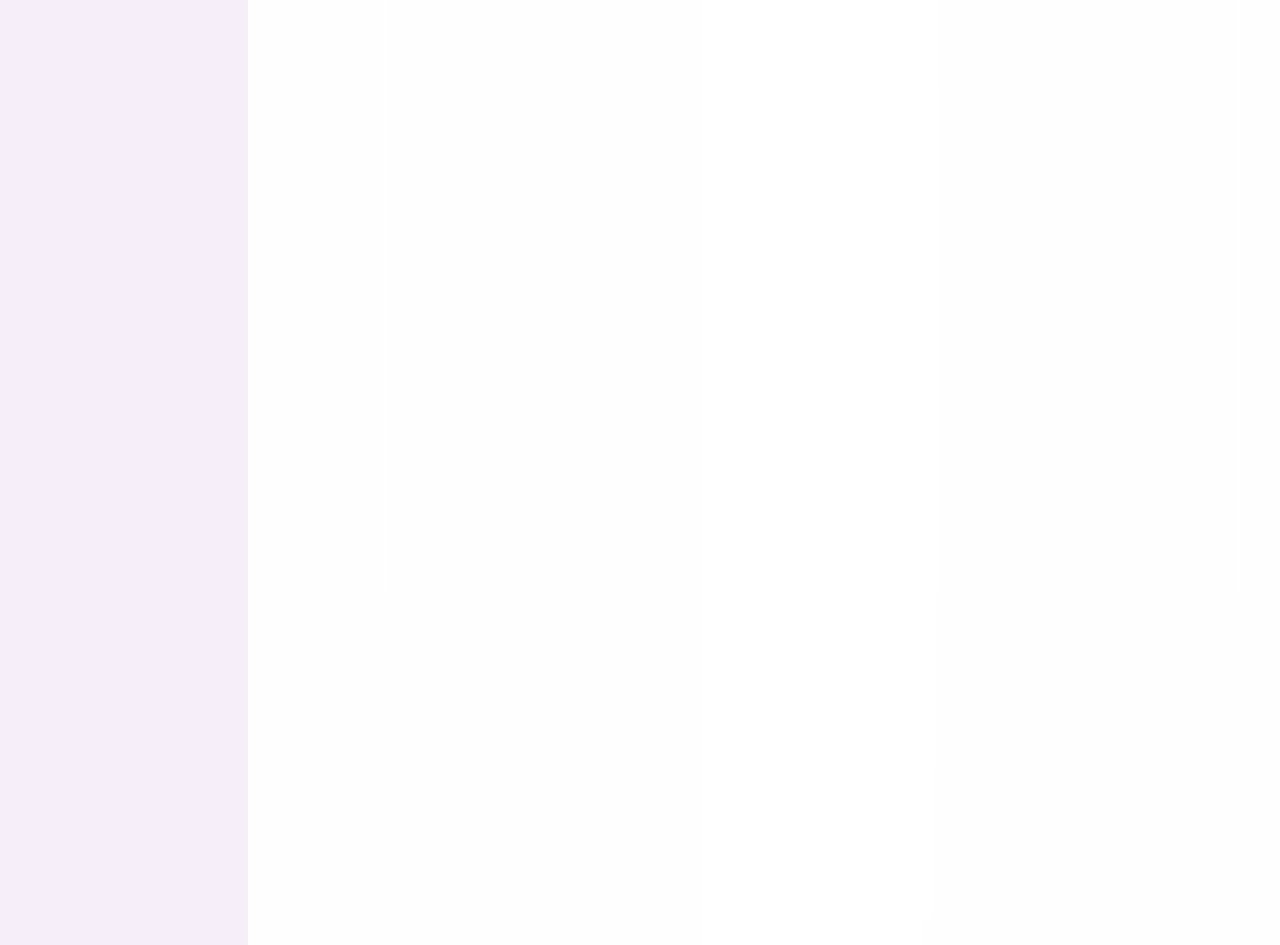
==== commit f70f9497: "Remove PTO tracking tab" ====
--- a/index.html
+++ b/index.html
@@ -85,7 +85,6 @@
             <a class="page-link" href="./trends.html">Trend Analysis</a>
             <a class="page-link" href="./targets.html">Target Metrics</a>
             <a class="page-link" href="./notes.html">Close-Lost Notes</a>
-            <a class="page-link" href="./pto.html">PTO Tracking</a>
           </div>
         </section>
 
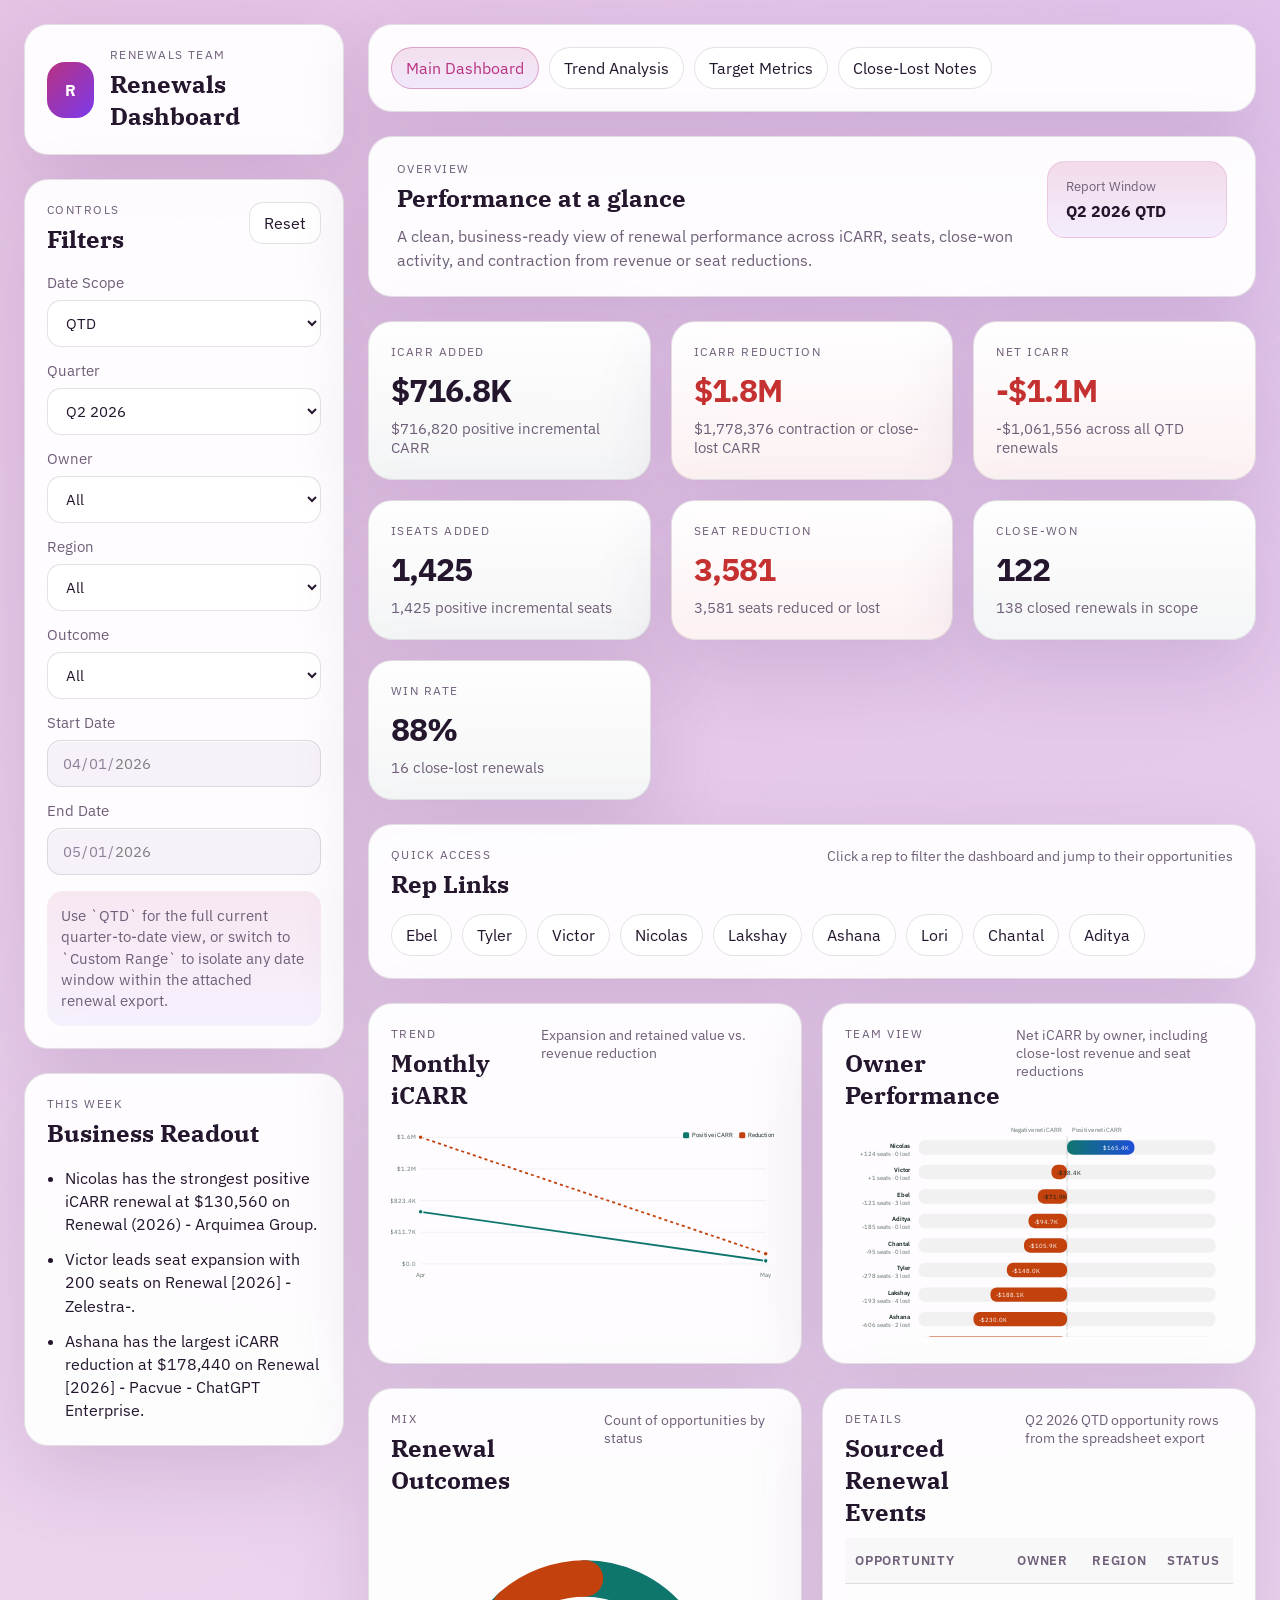
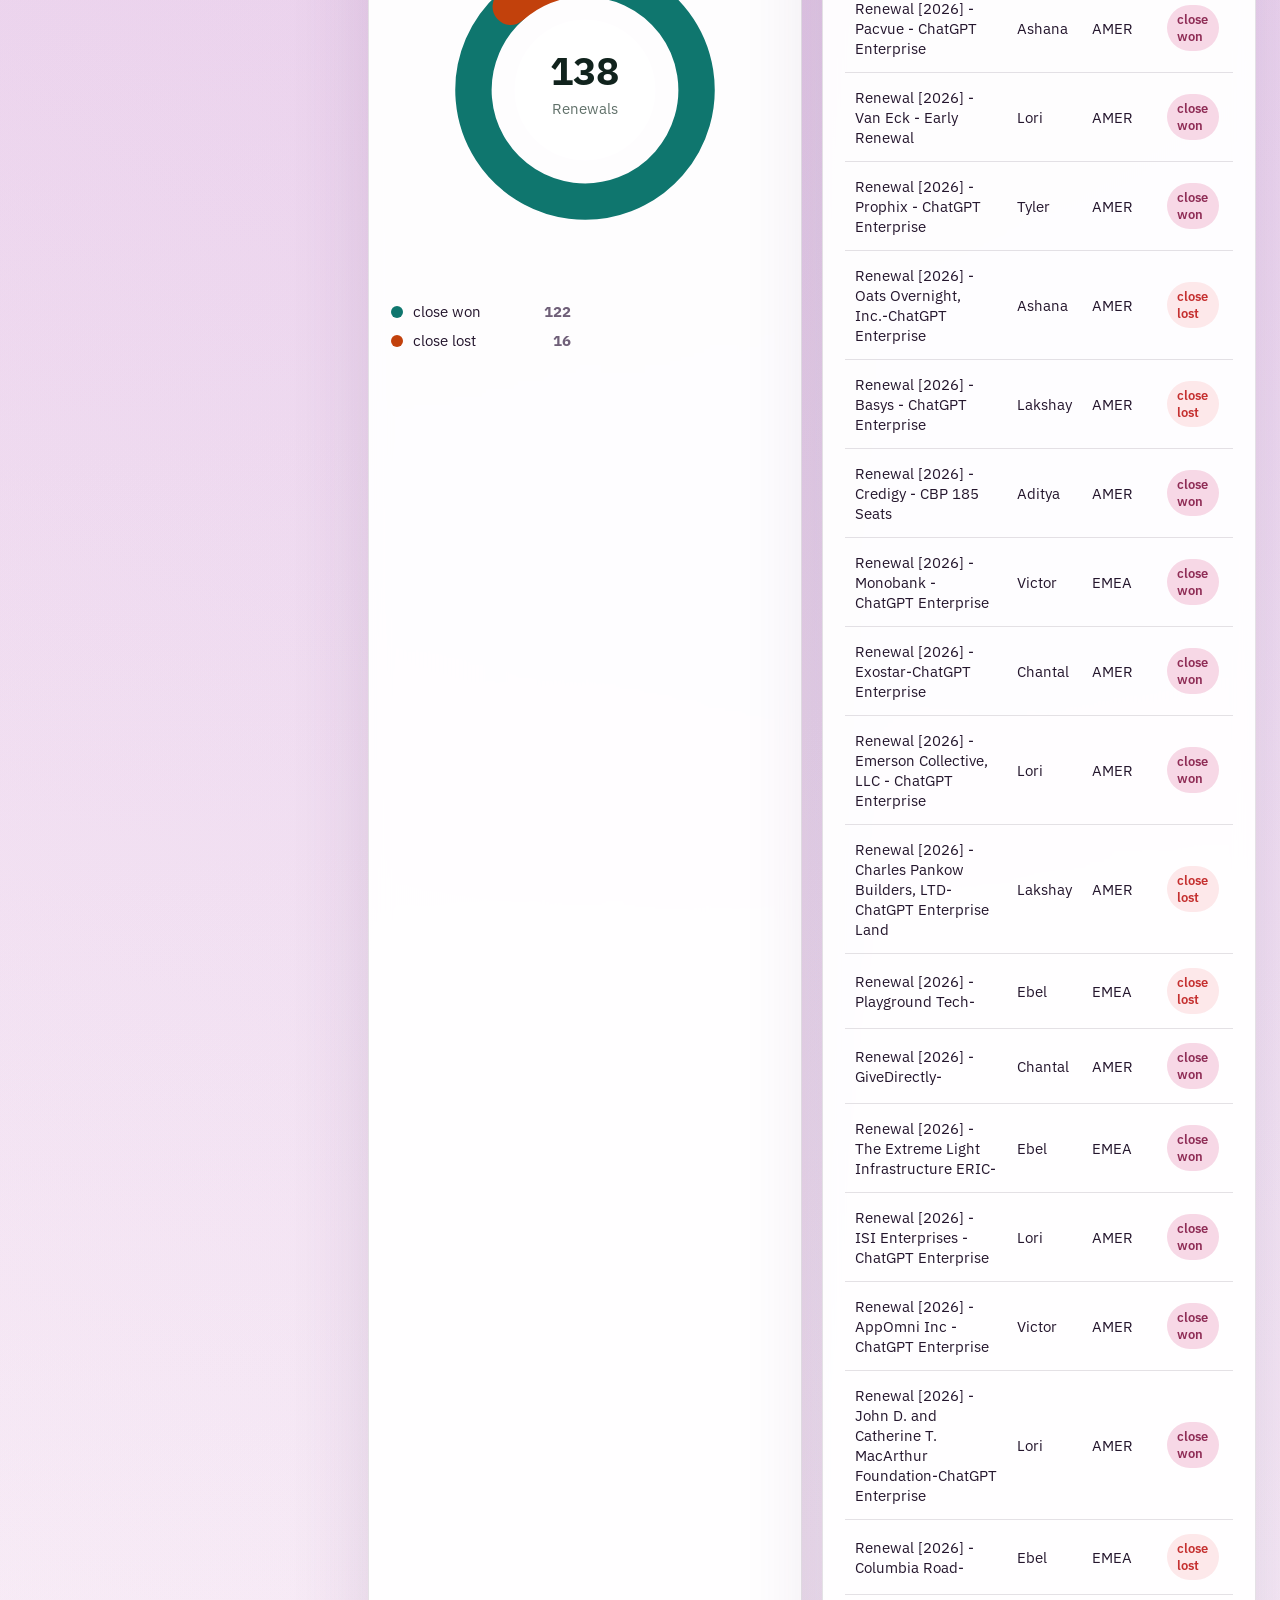
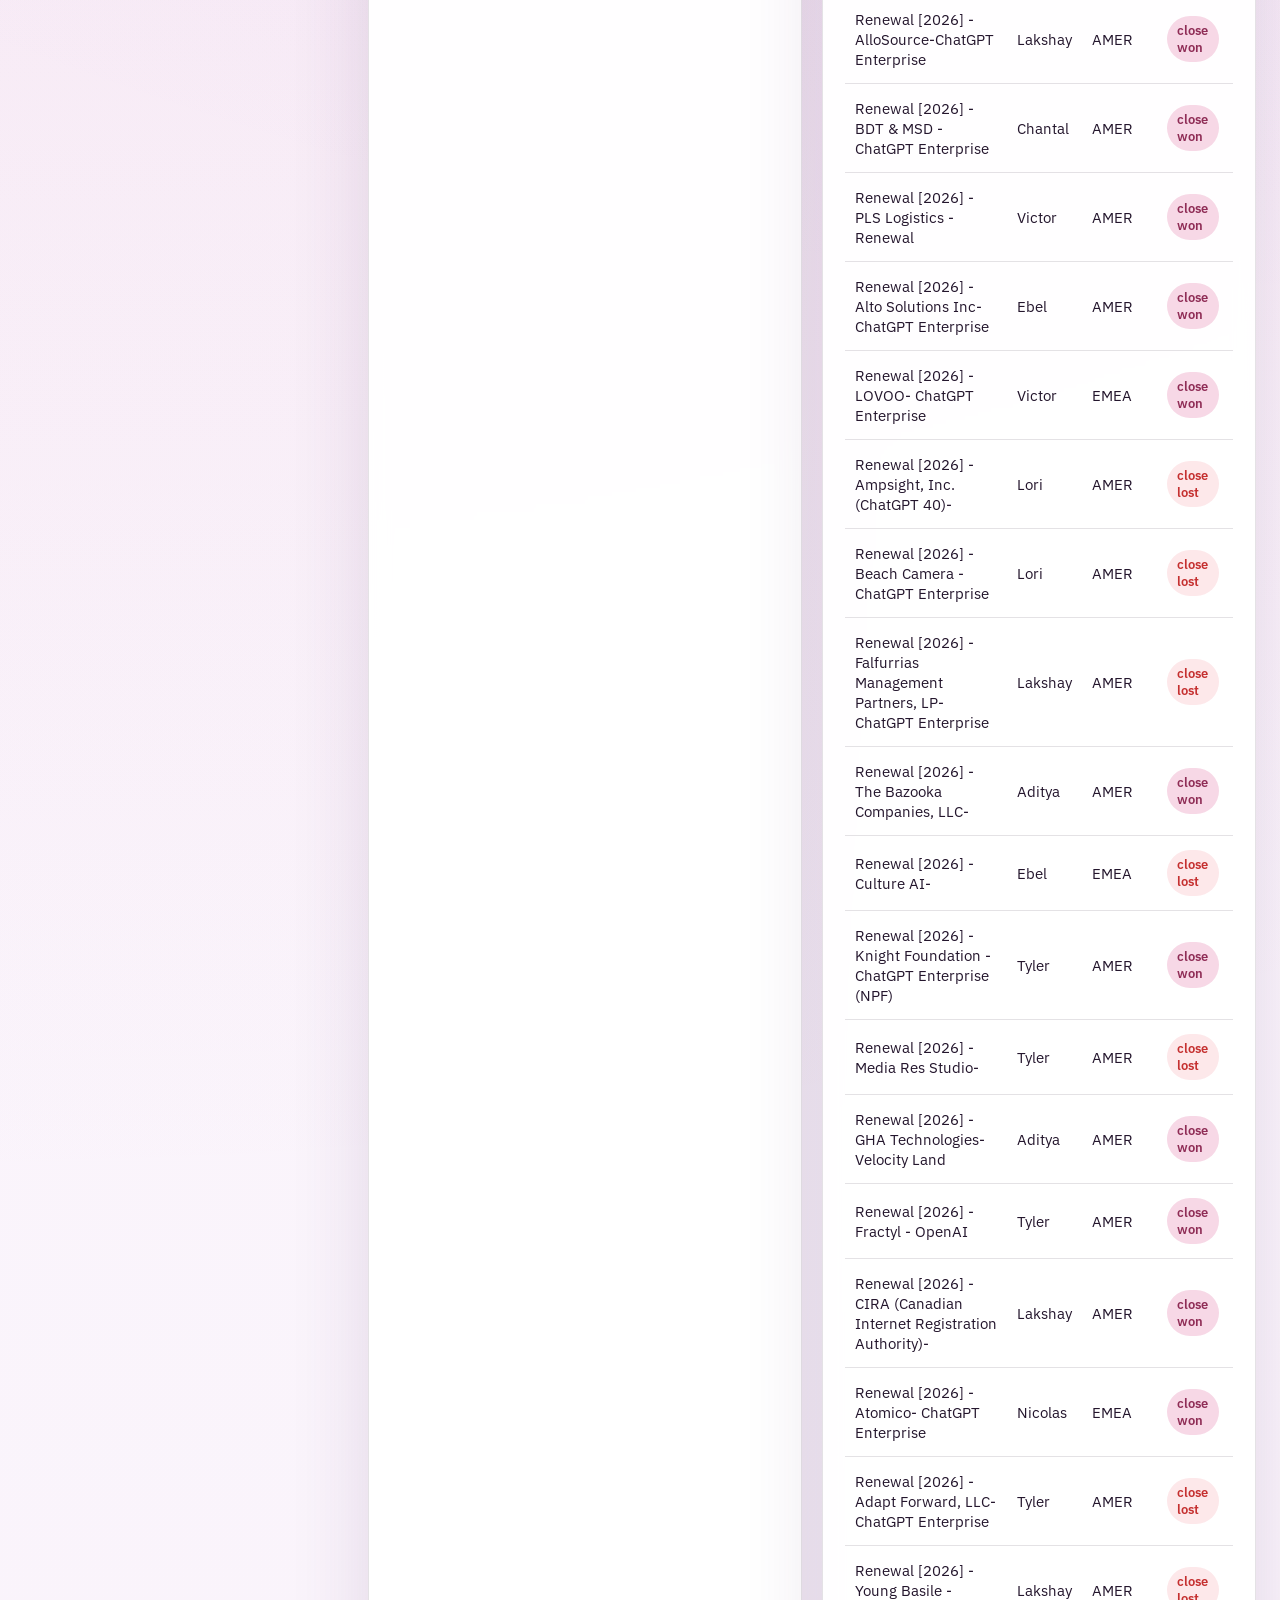
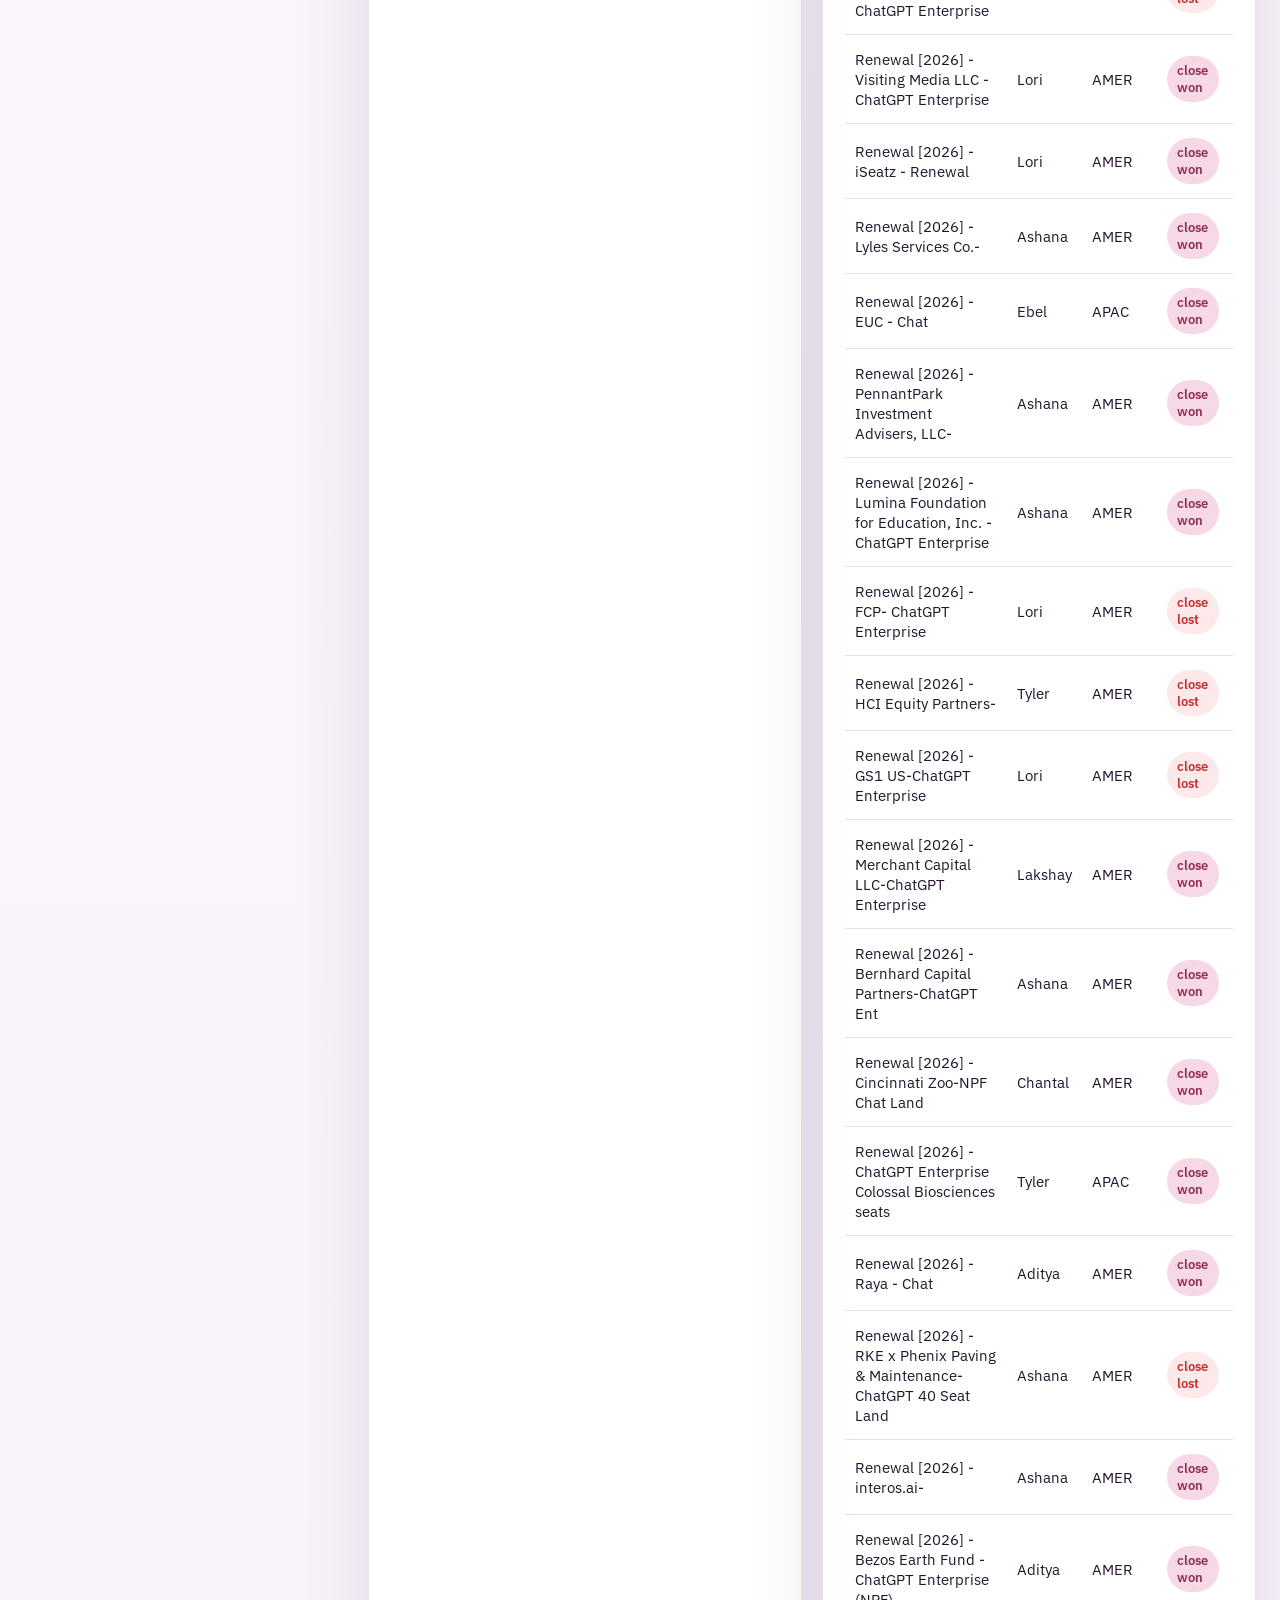
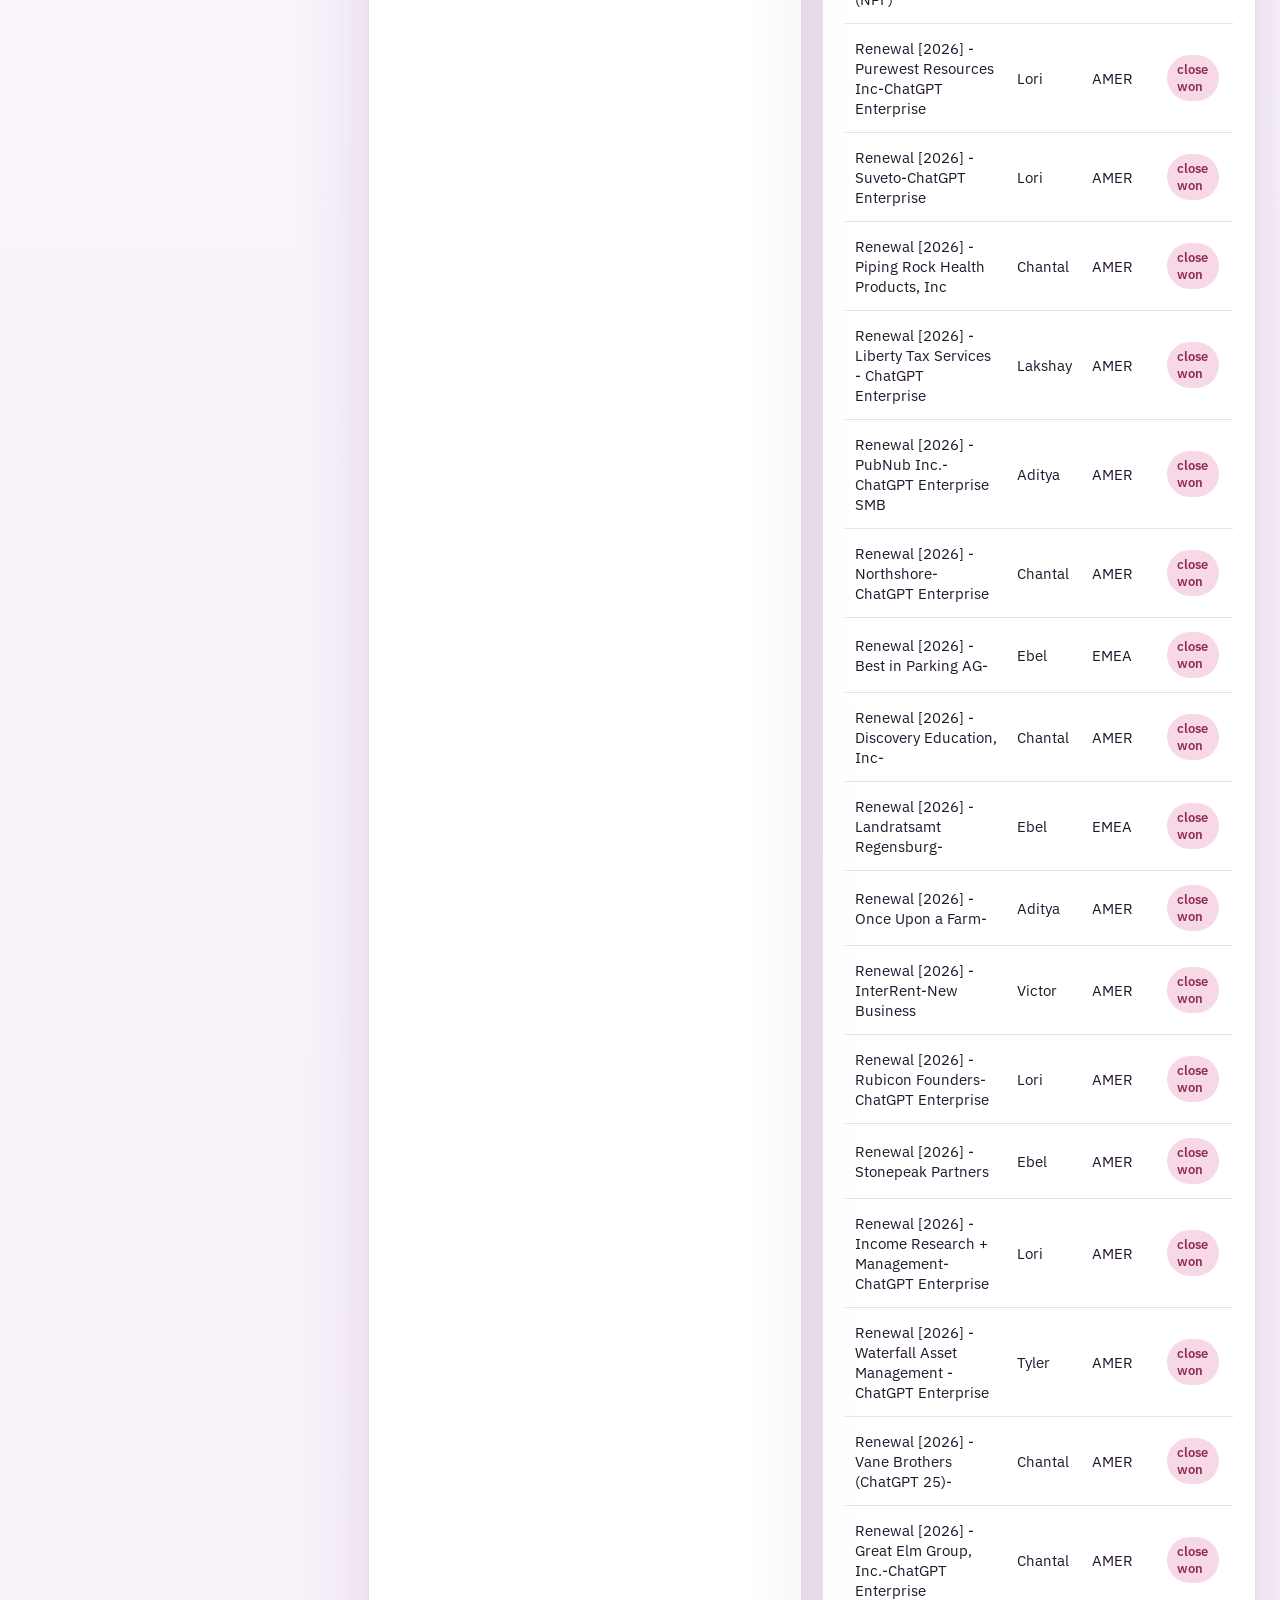
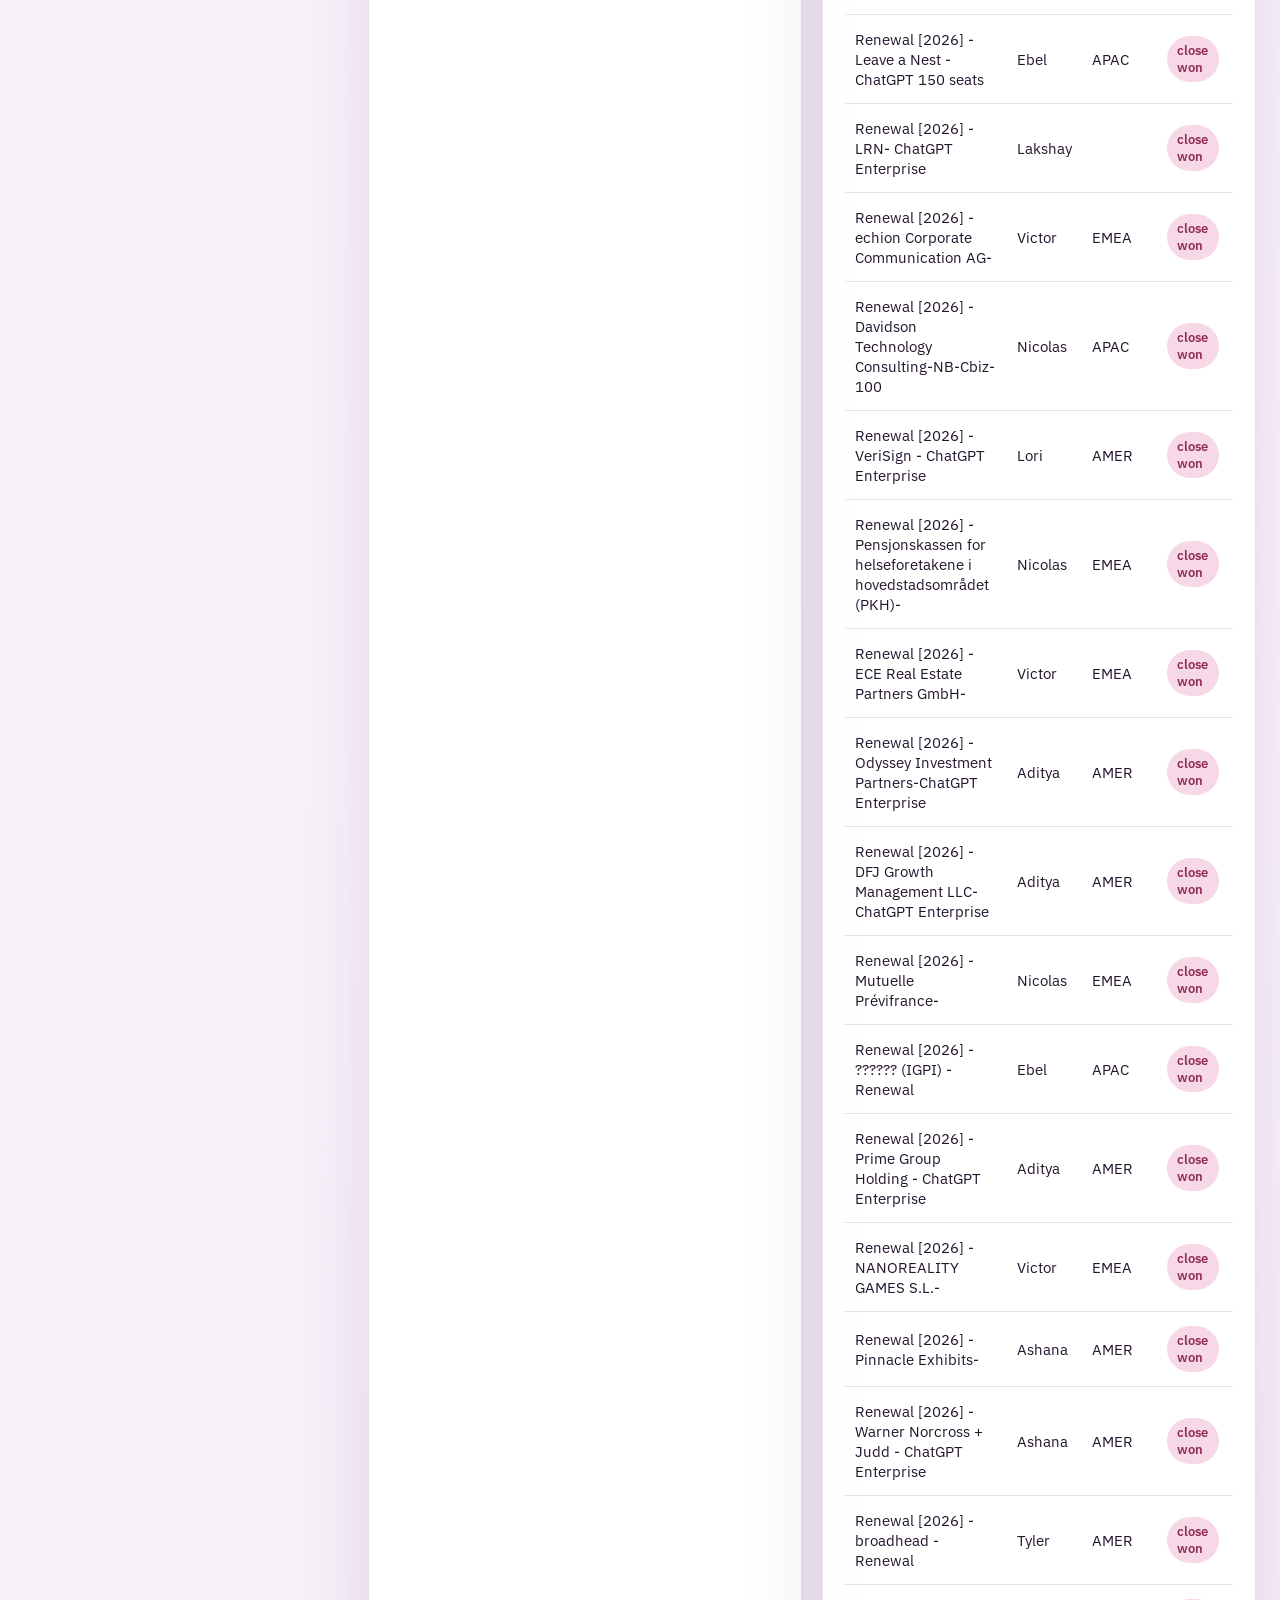
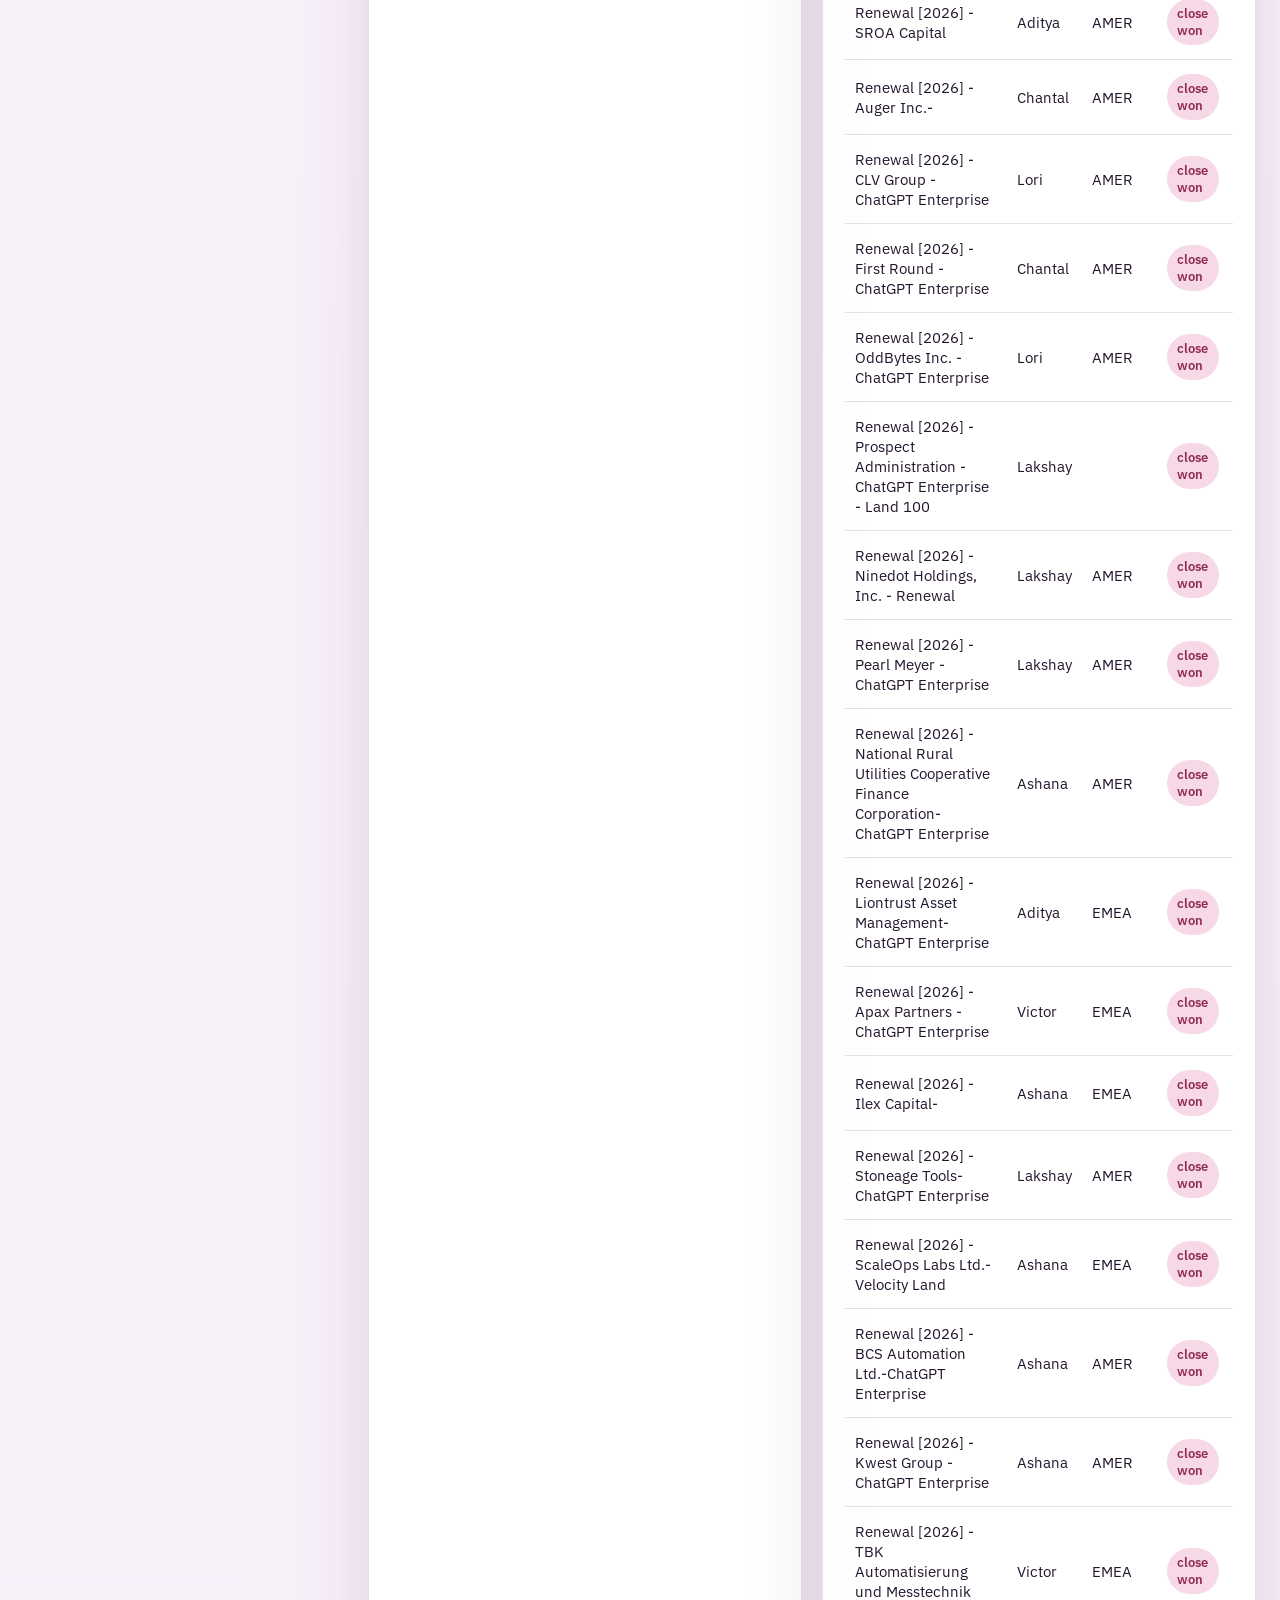
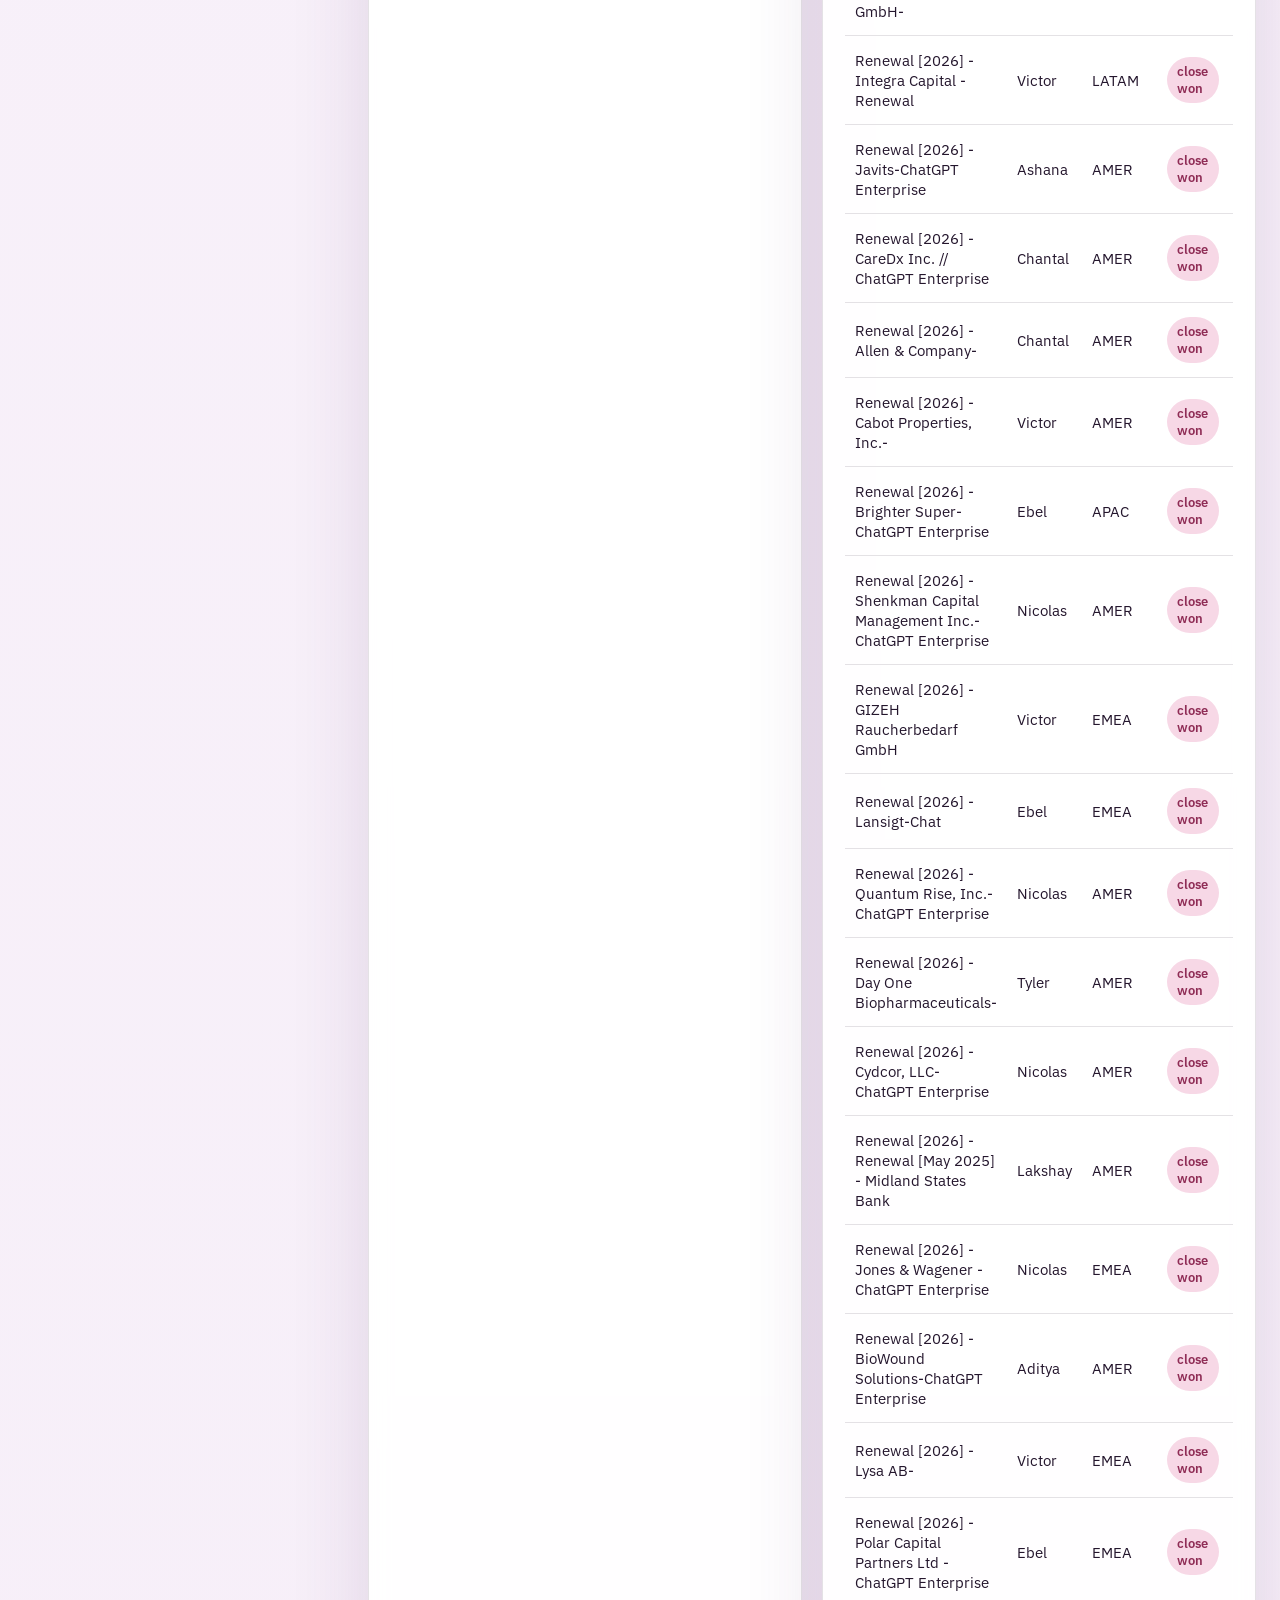
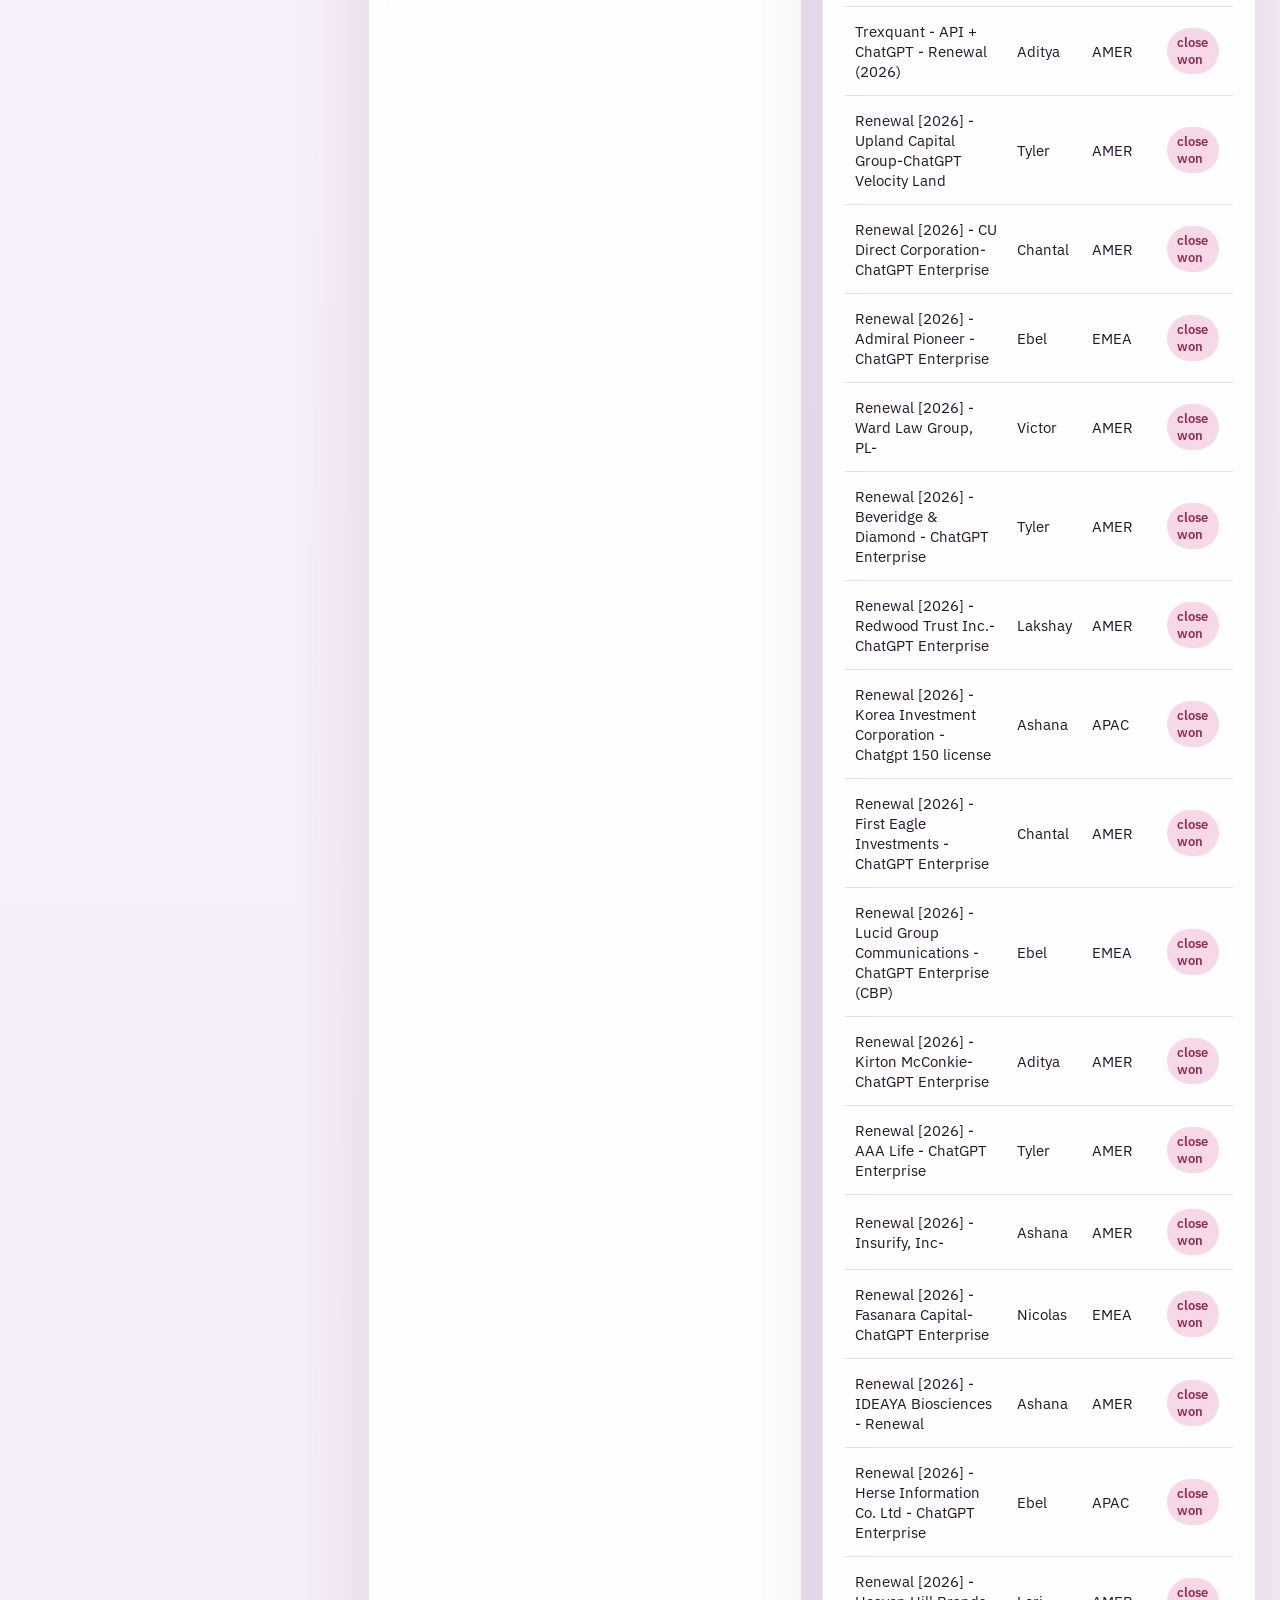
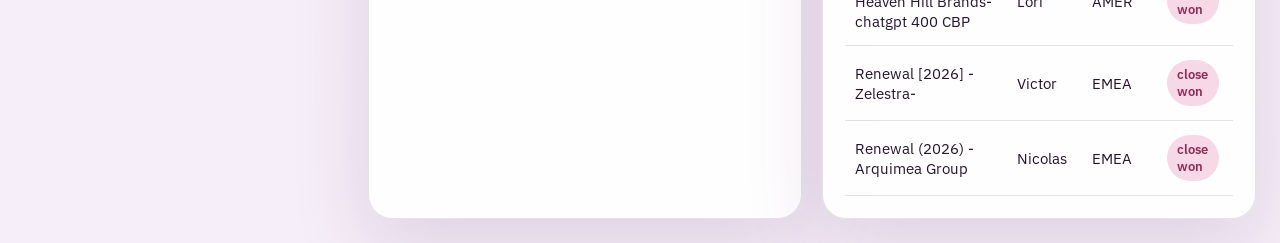
==== commit 109f2370: "Refresh dashboard data and targets" ====
--- a/index.html
+++ b/index.html
@@ -182,6 +182,7 @@
       </main>
     </div>
 
+    <script src="./data.js"></script>
     <script src="./app.js"></script>
   </body>
 </html>
--- a/styles.css
+++ b/styles.css
@@ -312,7 +312,8 @@
   display: flex;
   justify-content: space-between;
   gap: 12px;
-  align-items: baseline;
+  align-items: start;
+  flex-wrap: wrap;
 }
 
 .target-card-name {
@@ -323,6 +324,18 @@
 .target-card-summary {
   color: var(--muted);
   font-size: 0.88rem;
+  margin-top: 4px;
+}
+
+.target-card-meta {
+  display: inline-flex;
+  align-items: center;
+  padding: 8px 12px;
+  border-radius: 999px;
+  background: linear-gradient(180deg, rgba(184, 50, 128, 0.14), rgba(124, 58, 237, 0.1));
+  color: var(--accent);
+  font-size: 0.82rem;
+  font-weight: 600;
 }
 
 .target-metrics {
